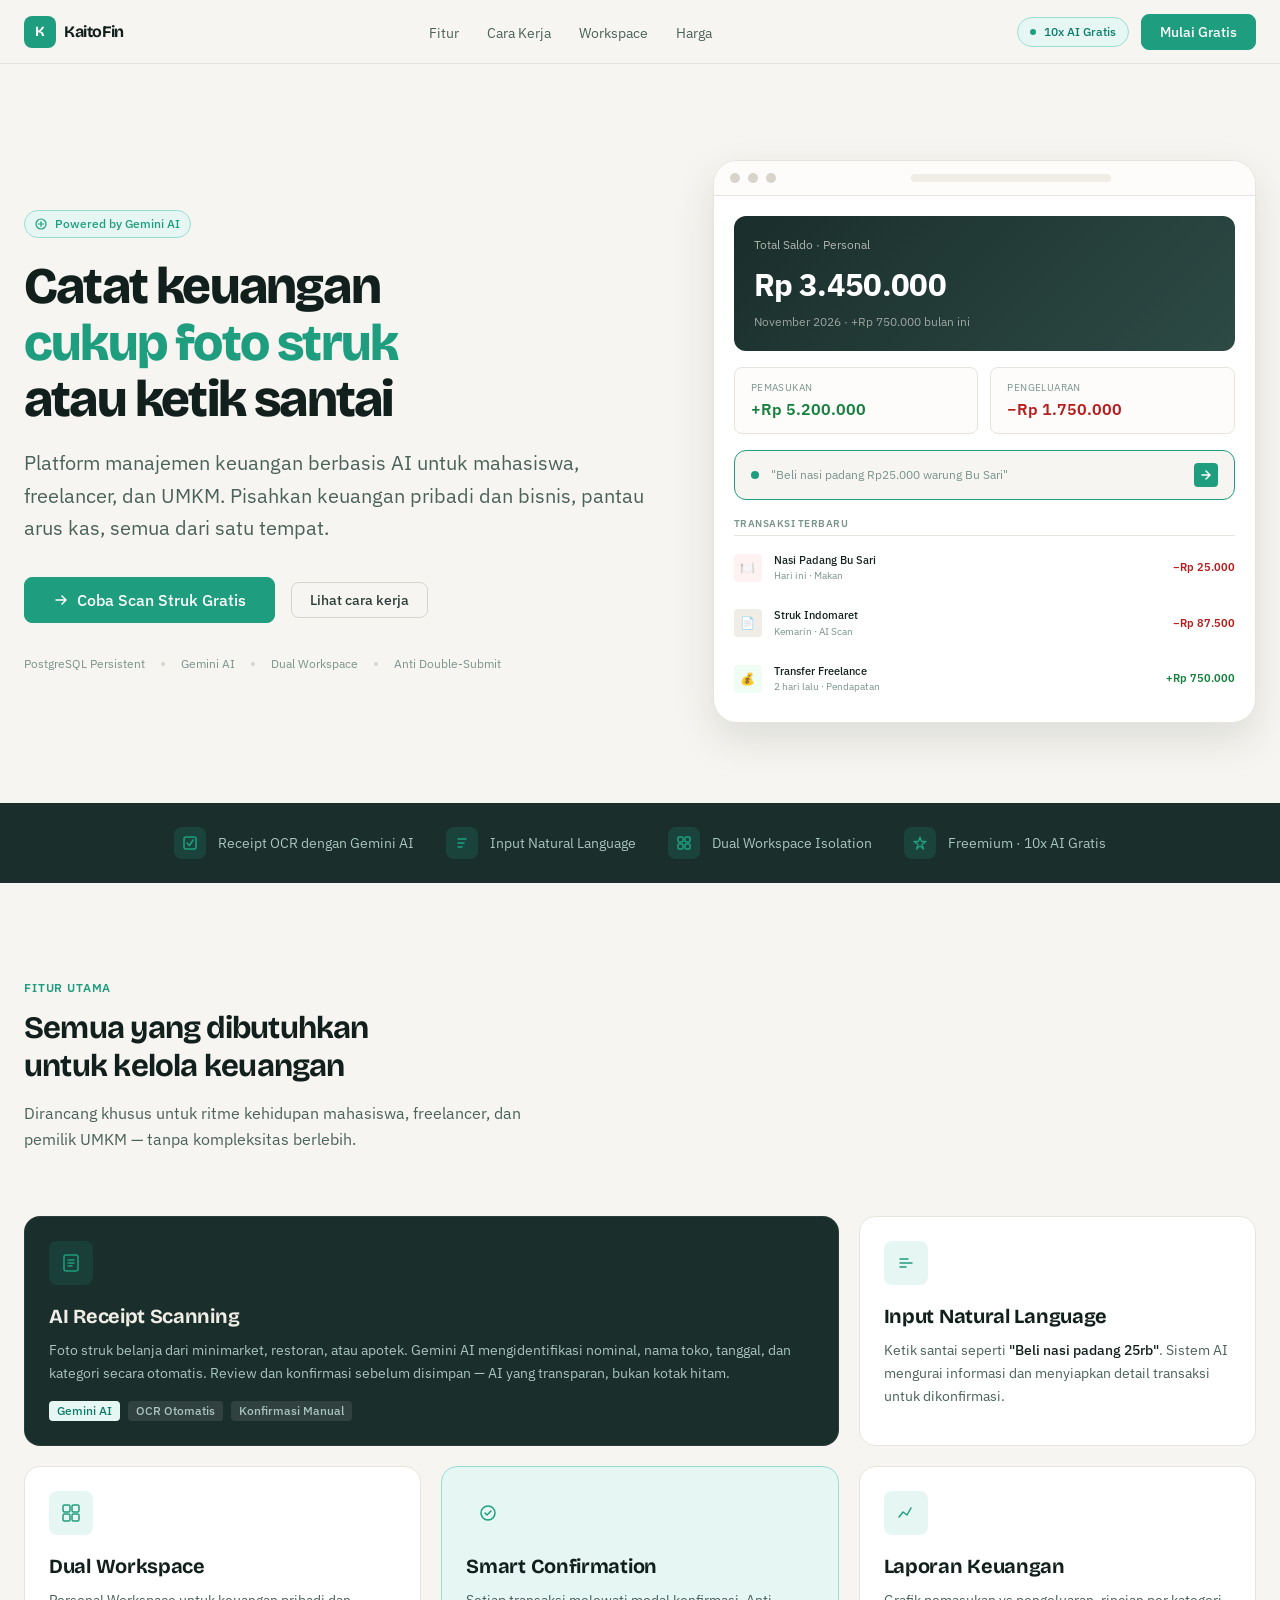
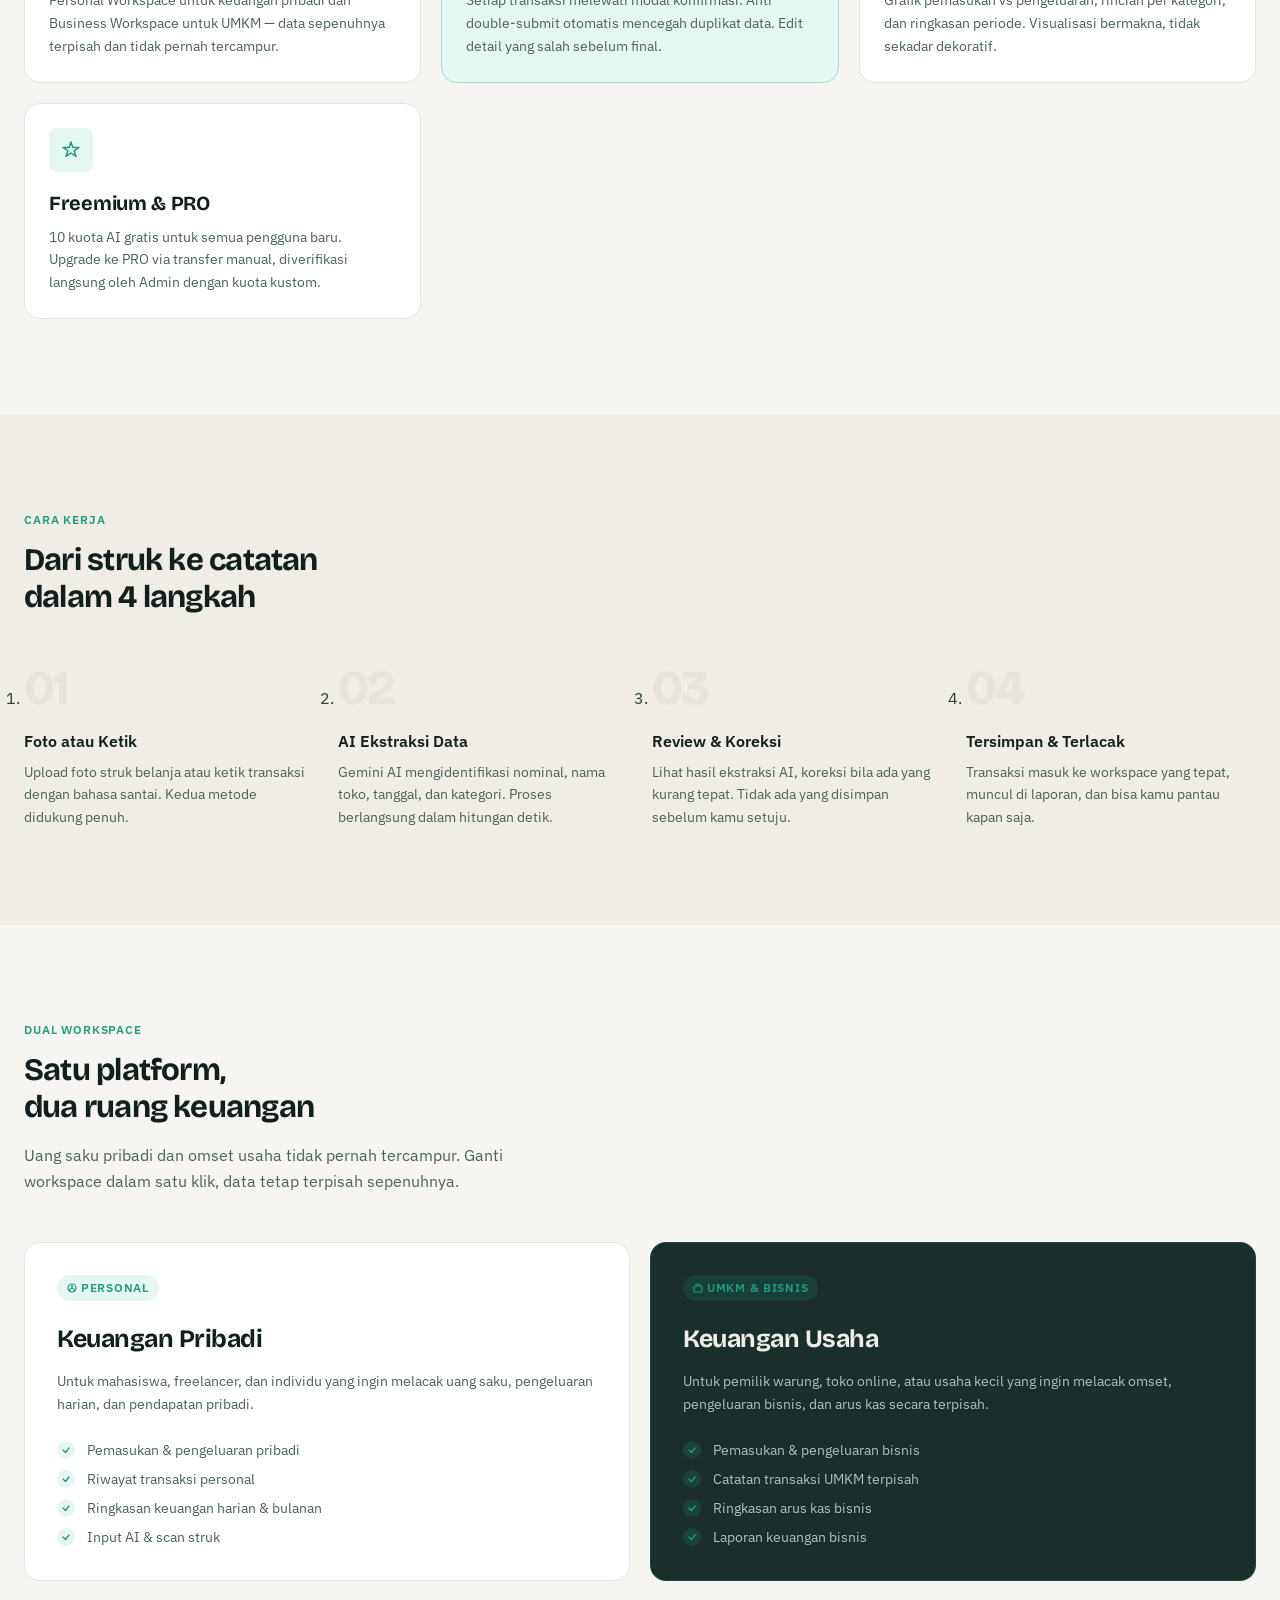
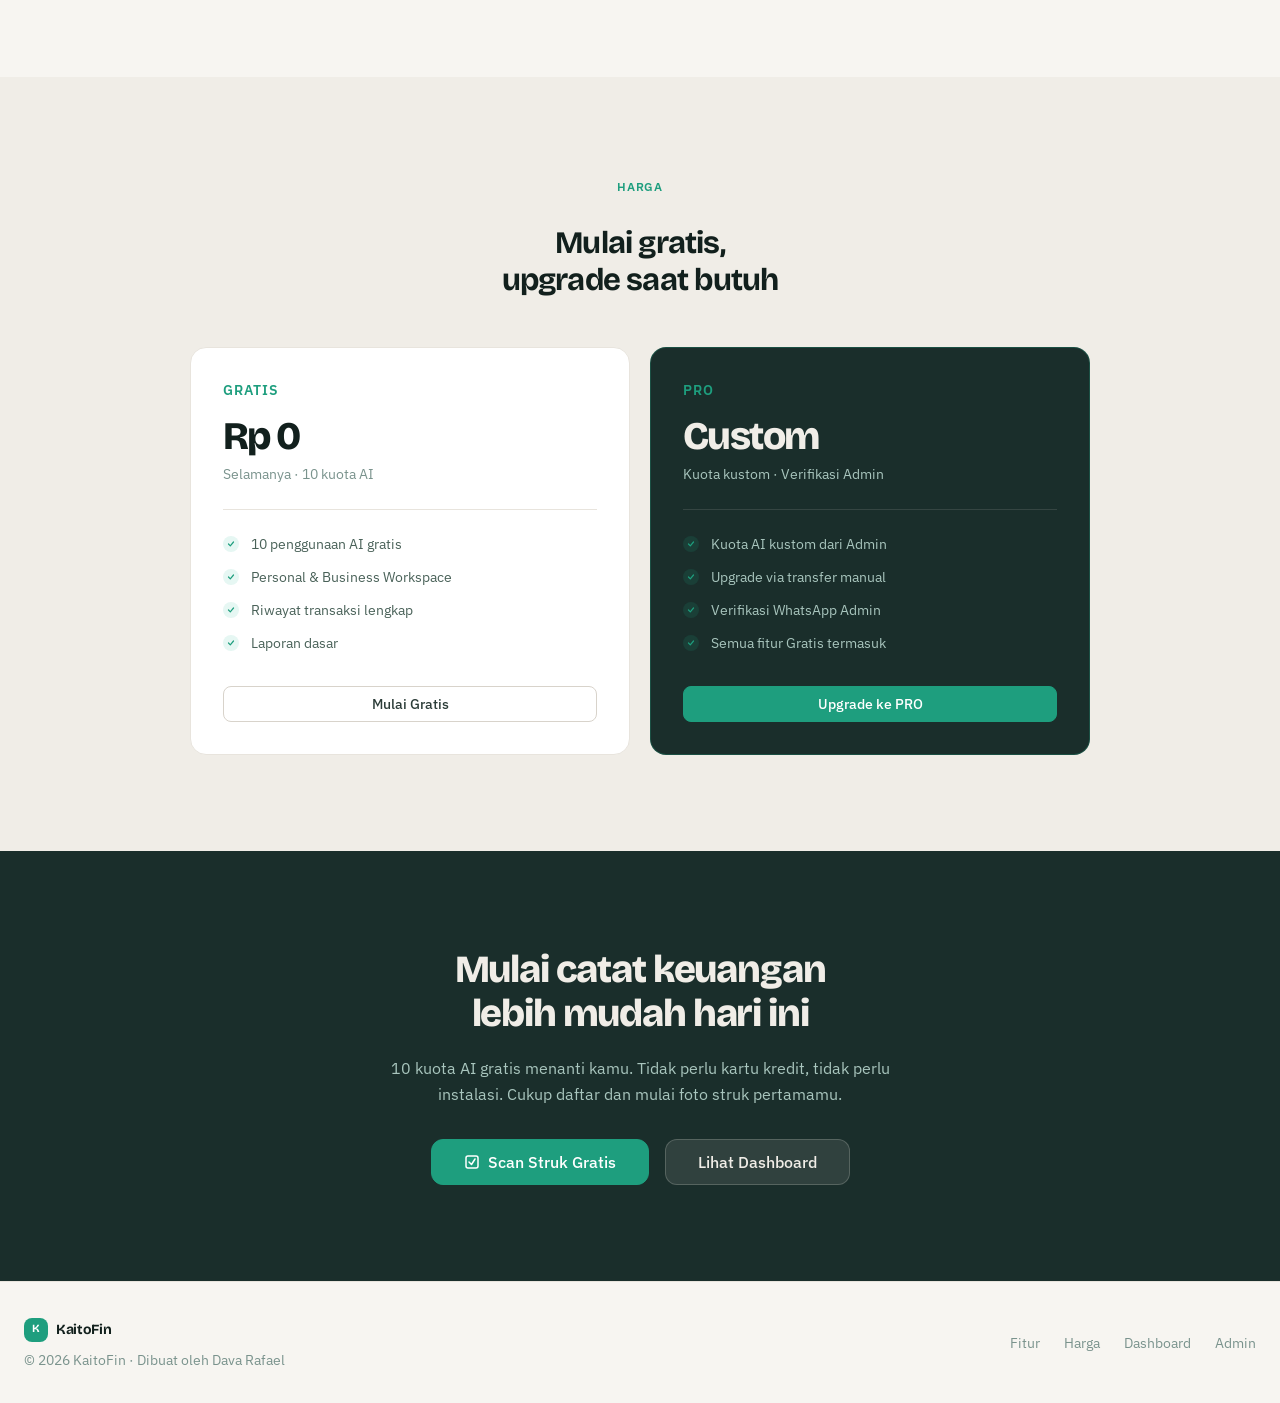
==== index.html @ 20bcd5bd "dasaran design sampe landing page" ====
<!DOCTYPE html>
<html lang="id">
<head>
  <meta charset="UTF-8" />
  <meta name="viewport" content="width=device-width, initial-scale=1.0, viewport-fit=cover" />
  <title>KaitoFin — Catat Keuangan dengan AI, Mudah &amp; Cepat</title>
  <meta name="description" content="KaitoFin — Platform manajemen keuangan berbasis AI untuk mahasiswa, freelancer, dan UMKM. Foto struk belanja, ketik santai, AI langsung catat." />
  <link rel="preconnect" href="https://fonts.googleapis.com" />
  <link rel="preconnect" href="https://fonts.gstatic.com" crossorigin />
  <link href="https://fonts.googleapis.com/css2?family=IBM+Plex+Sans:wght@300;400;500;600;700&family=IBM+Plex+Mono:wght@400;500&family=Bricolage+Grotesque:opsz,wght@12..96,400;12..96,600;12..96,700;12..96,800&display=swap" rel="stylesheet" />
  <link rel="stylesheet" href="src/styles/tokens.css" />
  <link rel="stylesheet" href="src/styles/components.css" />
  <link rel="stylesheet" href="src/styles/landing.css" />
</head>
<body>

  <!-- NAVBAR -->
  <nav class="landing-nav" role="navigation" aria-label="Navigasi utama">
    <div class="landing-nav-inner">
      <a href="/" class="brand-mark" aria-label="KaitoFin — Beranda">
        <div class="brand-logo" aria-hidden="true"><span class="brand-logo-inner">K</span></div>
        <span class="brand-name">KaitoFin</span>
      </a>
      <ul class="nav-links" role="list">
        <li><a href="#fitur" class="nav-link">Fitur</a></li>
        <li><a href="#cara-kerja" class="nav-link">Cara Kerja</a></li>
        <li><a href="#workspace" class="nav-link">Workspace</a></li>
        <li><a href="#harga" class="nav-link">Harga</a></li>
      </ul>
      <div class="nav-cta-group">
        <div class="quota-badge" aria-label="10 kuota AI gratis untuk pengguna baru">
          <span class="quota-dot" aria-hidden="true"></span>
          10x AI Gratis
        </div>
        <a href="src/pages/dashboard.html" class="btn btn-primary">Mulai Gratis</a>
      </div>
    </div>
  </nav>

  <!-- HERO -->
  <section class="hero" aria-labelledby="hero-heading">
    <div class="hero-inner">
      <div class="hero-content">
        <div class="hero-eyebrow" aria-label="Powered by Gemini AI">
          <svg width="12" height="12" viewBox="0 0 12 12" fill="none" aria-hidden="true">
            <circle cx="6" cy="6" r="5" stroke="currentColor" stroke-width="1.2"/>
            <path d="M6 3.5v5M3.5 6h5" stroke="currentColor" stroke-width="1.2" stroke-linecap="round"/>
          </svg>
          Powered by Gemini AI
        </div>
        <h1 id="hero-heading" class="hero-title">
          Catat keuangan<br/>
          <span class="hero-title-accent">cukup foto struk</span><br/>
          atau ketik santai
        </h1>
        <p class="hero-body">
          Platform manajemen keuangan berbasis AI untuk mahasiswa, freelancer, dan UMKM. Pisahkan keuangan pribadi dan bisnis, pantau arus kas, semua dari satu tempat.
        </p>
        <div class="hero-actions">
          <a href="src/pages/scan.html" class="btn btn-primary btn-lg">
            <svg width="16" height="16" viewBox="0 0 16 16" fill="none" aria-hidden="true">
              <path d="M3 8h10M9 4l4 4-4 4" stroke="currentColor" stroke-width="1.5" stroke-linecap="round" stroke-linejoin="round"/>
            </svg>
            Coba Scan Struk Gratis
          </a>
          <a href="#cara-kerja" class="btn btn-secondary">Lihat cara kerja</a>
        </div>
        <div class="hero-trust">
          <span>PostgreSQL Persistent</span>
          <span class="hero-trust-dot" aria-hidden="true"></span>
          <span>Gemini AI</span>
          <span class="hero-trust-dot" aria-hidden="true"></span>
          <span>Dual Workspace</span>
          <span class="hero-trust-dot" aria-hidden="true"></span>
          <span>Anti Double-Submit</span>
        </div>
      </div>

      <div class="hero-visual" role="img" aria-label="Preview tampilan dashboard KaitoFin">
        <div class="hero-dashboard-frame">
          <div class="hero-dashboard-topbar" aria-hidden="true">
            <div class="topbar-dot"></div>
            <div class="topbar-dot"></div>
            <div class="topbar-dot"></div>
            <div class="topbar-bar"></div>
          </div>
          <div class="hero-dashboard-body" aria-hidden="true">
            <div class="mini-balance">
              <div class="mini-balance-label">Total Saldo · Personal</div>
              <div class="mini-balance-amount">Rp 3.450.000</div>
              <div class="mini-balance-sub">November 2026 · +Rp 750.000 bulan ini</div>
            </div>
            <div class="mini-stats">
              <div class="mini-stat-card">
                <div class="mini-stat-label">Pemasukan</div>
                <div class="mini-stat-val mini-stat-val-income">+Rp 5.200.000</div>
              </div>
              <div class="mini-stat-card">
                <div class="mini-stat-label">Pengeluaran</div>
                <div class="mini-stat-val mini-stat-val-expense">−Rp 1.750.000</div>
              </div>
            </div>
            <div class="mini-ai-input">
              <div class="mini-ai-dot"></div>
              <div class="mini-ai-text">"Beli nasi padang Rp25.000 warung Bu Sari"</div>
              <div class="mini-ai-send">
                <svg width="12" height="12" viewBox="0 0 12 12" fill="none" aria-hidden="true">
                  <path d="M2 6h8M6 2l4 4-4 4" stroke="white" stroke-width="1.5" stroke-linecap="round" stroke-linejoin="round"/>
                </svg>
              </div>
            </div>
            <div class="mini-transactions">
              <div class="mini-txn-header">Transaksi Terbaru</div>
              <div class="mini-txn">
                <div class="mini-txn-icon" style="background:var(--expense-bg)">🍽️</div>
                <div class="mini-txn-info">
                  <div class="mini-txn-name">Nasi Padang Bu Sari</div>
                  <div class="mini-txn-date">Hari ini · Makan</div>
                </div>
                <div class="mini-txn-amount mini-txn-expense">−Rp 25.000</div>
              </div>
              <div class="mini-txn">
                <div class="mini-txn-icon" style="background:var(--neutral-bg)">📄</div>
                <div class="mini-txn-info">
                  <div class="mini-txn-name">Struk Indomaret</div>
                  <div class="mini-txn-date">Kemarin · AI Scan</div>
                </div>
                <div class="mini-txn-amount mini-txn-expense">−Rp 87.500</div>
              </div>
              <div class="mini-txn">
                <div class="mini-txn-icon" style="background:var(--income-bg)">💰</div>
                <div class="mini-txn-info">
                  <div class="mini-txn-name">Transfer Freelance</div>
                  <div class="mini-txn-date">2 hari lalu · Pendapatan</div>
                </div>
                <div class="mini-txn-amount mini-txn-income">+Rp 750.000</div>
              </div>
            </div>
          </div>
        </div>
      </div>
    </div>
  </section>

  <!-- FEATURE STRIP -->
  <div class="feature-strip" aria-label="Fitur utama KaitoFin">
    <div class="feature-strip-inner">
      <div class="feature-strip-item">
        <div class="feature-strip-icon" aria-hidden="true">
          <svg width="16" height="16" viewBox="0 0 16 16" fill="none"><rect x="2" y="2" width="12" height="12" rx="2" stroke="currentColor" stroke-width="1.5"/><path d="M5 8l2.5 2.5L11 5" stroke="currentColor" stroke-width="1.5" stroke-linecap="round" stroke-linejoin="round"/></svg>
        </div>
        <span>Receipt OCR dengan Gemini AI</span>
      </div>
      <div class="feature-strip-item">
        <div class="feature-strip-icon" aria-hidden="true">
          <svg width="16" height="16" viewBox="0 0 16 16" fill="none"><path d="M4 4h8M4 8h6M4 12h4" stroke="currentColor" stroke-width="1.5" stroke-linecap="round"/></svg>
        </div>
        <span>Input Natural Language</span>
      </div>
      <div class="feature-strip-item">
        <div class="feature-strip-icon" aria-hidden="true">
          <svg width="16" height="16" viewBox="0 0 16 16" fill="none"><rect x="2" y="2" width="5" height="5" rx="1" stroke="currentColor" stroke-width="1.5"/><rect x="9" y="2" width="5" height="5" rx="1" stroke="currentColor" stroke-width="1.5"/><rect x="2" y="9" width="5" height="5" rx="1" stroke="currentColor" stroke-width="1.5"/><rect x="9" y="9" width="5" height="5" rx="1" stroke="currentColor" stroke-width="1.5"/></svg>
        </div>
        <span>Dual Workspace Isolation</span>
      </div>
      <div class="feature-strip-item">
        <div class="feature-strip-icon" aria-hidden="true">
          <svg width="16" height="16" viewBox="0 0 16 16" fill="none"><path d="M8 2l1.5 4.5H14l-4 2.9 1.5 4.6L8 11l-3.5 3 1.5-4.6L2 6.5h4.5L8 2z" stroke="currentColor" stroke-width="1.3" stroke-linejoin="round"/></svg>
        </div>
        <span>Freemium · 10x AI Gratis</span>
      </div>
    </div>
  </div>

  <!-- FEATURES SECTION -->
  <section class="features" id="fitur" aria-labelledby="features-heading">
    <div class="features-inner">
      <div class="section-header">
        <div class="section-eyebrow" aria-hidden="true">Fitur Utama</div>
        <h2 id="features-heading" class="section-heading">Semua yang dibutuhkan<br/>untuk kelola keuangan</h2>
        <p class="section-subheading" style="margin-top:var(--space-4)">Dirancang khusus untuk ritme kehidupan mahasiswa, freelancer, dan pemilik UMKM — tanpa kompleksitas berlebih.</p>
      </div>
      <div class="feature-grid">
        <div class="feature-card feature-card-wide feature-card-dark" role="article">
          <div class="feature-icon-wrap feature-icon-wrap-dark">
            <svg width="20" height="20" viewBox="0 0 20 20" fill="none" aria-hidden="true"><rect x="3" y="2" width="14" height="16" rx="2" stroke="currentColor" stroke-width="1.5"/><path d="M7 7h6M7 10h6M7 13h4" stroke="currentColor" stroke-width="1.5" stroke-linecap="round"/></svg>
          </div>
          <div class="feature-title feature-title-dark">AI Receipt Scanning</div>
          <p class="feature-desc feature-desc-dark">Foto struk belanja dari minimarket, restoran, atau apotek. Gemini AI mengidentifikasi nominal, nama toko, tanggal, dan kategori secara otomatis. Review dan konfirmasi sebelum disimpan — AI yang transparan, bukan kotak hitam.</p>
          <div style="display:flex;gap:var(--space-2);margin-top:var(--space-4);flex-wrap:wrap">
            <span class="badge badge-ai">Gemini AI</span>
            <span class="badge badge-neutral" style="background:rgba(240,237,231,0.1);color:var(--text-on-dark-2)">OCR Otomatis</span>
            <span class="badge badge-neutral" style="background:rgba(240,237,231,0.1);color:var(--text-on-dark-2)">Konfirmasi Manual</span>
          </div>
        </div>
        <div class="feature-card" role="article">
          <div class="feature-icon-wrap">
            <svg width="20" height="20" viewBox="0 0 20 20" fill="none" aria-hidden="true"><path d="M4 10h12M4 6h8M4 14h6" stroke="currentColor" stroke-width="1.5" stroke-linecap="round"/></svg>
          </div>
          <div class="feature-title">Input Natural Language</div>
          <p class="feature-desc">Ketik santai seperti <em style="color:var(--text-primary);font-style:normal;font-weight:500">"Beli nasi padang 25rb"</em>. Sistem AI mengurai informasi dan menyiapkan detail transaksi untuk dikonfirmasi.</p>
        </div>
        <div class="feature-card" role="article">
          <div class="feature-icon-wrap">
            <svg width="20" height="20" viewBox="0 0 20 20" fill="none" aria-hidden="true"><rect x="2" y="2" width="7" height="7" rx="1.5" stroke="currentColor" stroke-width="1.5"/><rect x="11" y="2" width="7" height="7" rx="1.5" stroke="currentColor" stroke-width="1.5"/><rect x="2" y="11" width="7" height="7" rx="1.5" stroke="currentColor" stroke-width="1.5"/><rect x="11" y="11" width="7" height="7" rx="1.5" stroke="currentColor" stroke-width="1.5"/></svg>
          </div>
          <div class="feature-title">Dual Workspace</div>
          <p class="feature-desc">Personal Workspace untuk keuangan pribadi dan Business Workspace untuk UMKM — data sepenuhnya terpisah dan tidak pernah tercampur.</p>
        </div>
        <div class="feature-card feature-card-highlight" role="article">
          <div class="feature-icon-wrap">
            <svg width="20" height="20" viewBox="0 0 20 20" fill="none" aria-hidden="true"><path d="M10 3a7 7 0 1 1 0 14A7 7 0 0 1 10 3z" stroke="currentColor" stroke-width="1.5"/><path d="M7 10l2 2 4-4" stroke="currentColor" stroke-width="1.5" stroke-linecap="round" stroke-linejoin="round"/></svg>
          </div>
          <div class="feature-title">Smart Confirmation</div>
          <p class="feature-desc">Setiap transaksi melewati modal konfirmasi. Anti double-submit otomatis mencegah duplikat data. Edit detail yang salah sebelum final.</p>
        </div>
        <div class="feature-card" role="article">
          <div class="feature-icon-wrap">
            <svg width="20" height="20" viewBox="0 0 20 20" fill="none" aria-hidden="true"><path d="M3 14l4-5 4 3 4-7" stroke="currentColor" stroke-width="1.5" stroke-linecap="round" stroke-linejoin="round"/></svg>
          </div>
          <div class="feature-title">Laporan Keuangan</div>
          <p class="feature-desc">Grafik pemasukan vs pengeluaran, rincian per kategori, dan ringkasan periode. Visualisasi bermakna, tidak sekadar dekoratif.</p>
        </div>
        <div class="feature-card" role="article">
          <div class="feature-icon-wrap">
            <svg width="20" height="20" viewBox="0 0 20 20" fill="none" aria-hidden="true"><path d="M10 2l1.8 5.4H18l-4.9 3.5 1.9 5.6L10 13l-5 3.5 1.9-5.6L2 7.4h6.2L10 2z" stroke="currentColor" stroke-width="1.5" stroke-linejoin="round"/></svg>
          </div>
          <div class="feature-title">Freemium &amp; PRO</div>
          <p class="feature-desc">10 kuota AI gratis untuk semua pengguna baru. Upgrade ke PRO via transfer manual, diverifikasi langsung oleh Admin dengan kuota kustom.</p>
        </div>
      </div>
    </div>
  </section>

  <!-- HOW IT WORKS -->
  <section class="how-it-works" id="cara-kerja" aria-labelledby="hiw-heading">
    <div class="hiw-inner">
      <div class="section-eyebrow" aria-hidden="true">Cara Kerja</div>
      <h2 id="hiw-heading" class="section-heading">Dari struk ke catatan<br/>dalam 4 langkah</h2>
      <ol class="hiw-steps" role="list">
        <li class="hiw-step">
          <div class="hiw-step-num" aria-hidden="true">01</div>
          <h3 class="hiw-step-title">Foto atau Ketik</h3>
          <p class="hiw-step-desc">Upload foto struk belanja atau ketik transaksi dengan bahasa santai. Kedua metode didukung penuh.</p>
        </li>
        <li class="hiw-step">
          <div class="hiw-step-num" aria-hidden="true">02</div>
          <h3 class="hiw-step-title">AI Ekstraksi Data</h3>
          <p class="hiw-step-desc">Gemini AI mengidentifikasi nominal, nama toko, tanggal, dan kategori. Proses berlangsung dalam hitungan detik.</p>
        </li>
        <li class="hiw-step">
          <div class="hiw-step-num" aria-hidden="true">03</div>
          <h3 class="hiw-step-title">Review &amp; Koreksi</h3>
          <p class="hiw-step-desc">Lihat hasil ekstraksi AI, koreksi bila ada yang kurang tepat. Tidak ada yang disimpan sebelum kamu setuju.</p>
        </li>
        <li class="hiw-step">
          <div class="hiw-step-num" aria-hidden="true">04</div>
          <h3 class="hiw-step-title">Tersimpan &amp; Terlacak</h3>
          <p class="hiw-step-desc">Transaksi masuk ke workspace yang tepat, muncul di laporan, dan bisa kamu pantau kapan saja.</p>
        </li>
      </ol>
    </div>
  </section>

  <!-- WORKSPACE SECTION -->
  <section class="workspace-section" id="workspace" aria-labelledby="workspace-heading">
    <div class="workspace-inner">
      <div class="section-eyebrow" aria-hidden="true">Dual Workspace</div>
      <h2 id="workspace-heading" class="section-heading">Satu platform,<br/>dua ruang keuangan</h2>
      <p class="section-subheading" style="margin-top:var(--space-4)">Uang saku pribadi dan omset usaha tidak pernah tercampur. Ganti workspace dalam satu klik, data tetap terpisah sepenuhnya.</p>
      <div class="workspace-grid">
        <div class="workspace-card workspace-card-personal" role="article">
          <div class="workspace-badge workspace-badge-personal">
            <svg width="10" height="10" viewBox="0 0 10 10" fill="none" aria-hidden="true"><circle cx="5" cy="5" r="4" stroke="currentColor" stroke-width="1.2"/><circle cx="5" cy="3.5" r="1.2" fill="currentColor"/><path d="M2.5 8c0-1.4 1.1-2.5 2.5-2.5s2.5 1.1 2.5 2.5" stroke="currentColor" stroke-width="1.2" stroke-linecap="round"/></svg>
            Personal
          </div>
          <h3 class="workspace-title">Keuangan Pribadi</h3>
          <p class="workspace-desc">Untuk mahasiswa, freelancer, dan individu yang ingin melacak uang saku, pengeluaran harian, dan pendapatan pribadi.</p>
          <ul class="workspace-features" role="list">
            <li class="workspace-feature-item">
              <span class="workspace-check" aria-hidden="true"><svg width="10" height="10" viewBox="0 0 10 10" fill="none"><path d="M2 5l2.5 2.5L8 3" stroke="currentColor" stroke-width="1.3" stroke-linecap="round" stroke-linejoin="round"/></svg></span>
              Pemasukan &amp; pengeluaran pribadi
            </li>
            <li class="workspace-feature-item">
              <span class="workspace-check" aria-hidden="true"><svg width="10" height="10" viewBox="0 0 10 10" fill="none"><path d="M2 5l2.5 2.5L8 3" stroke="currentColor" stroke-width="1.3" stroke-linecap="round" stroke-linejoin="round"/></svg></span>
              Riwayat transaksi personal
            </li>
            <li class="workspace-feature-item">
              <span class="workspace-check" aria-hidden="true"><svg width="10" height="10" viewBox="0 0 10 10" fill="none"><path d="M2 5l2.5 2.5L8 3" stroke="currentColor" stroke-width="1.3" stroke-linecap="round" stroke-linejoin="round"/></svg></span>
              Ringkasan keuangan harian &amp; bulanan
            </li>
            <li class="workspace-feature-item">
              <span class="workspace-check" aria-hidden="true"><svg width="10" height="10" viewBox="0 0 10 10" fill="none"><path d="M2 5l2.5 2.5L8 3" stroke="currentColor" stroke-width="1.3" stroke-linecap="round" stroke-linejoin="round"/></svg></span>
              Input AI &amp; scan struk
            </li>
          </ul>
        </div>
        <div class="workspace-card workspace-card-business" role="article">
          <div class="workspace-badge workspace-badge-business">
            <svg width="10" height="10" viewBox="0 0 10 10" fill="none" aria-hidden="true"><rect x="1" y="3" width="8" height="6" rx="1" stroke="currentColor" stroke-width="1.2"/><path d="M3 3V2.5C3 1.7 3.7 1 4.5 1h1C6.3 1 7 1.7 7 2.5V3" stroke="currentColor" stroke-width="1.2"/></svg>
            UMKM &amp; Bisnis
          </div>
          <h3 class="workspace-title workspace-title-dark">Keuangan Usaha</h3>
          <p class="workspace-desc workspace-desc-dark">Untuk pemilik warung, toko online, atau usaha kecil yang ingin melacak omset, pengeluaran bisnis, dan arus kas secara terpisah.</p>
          <ul class="workspace-features" role="list">
            <li class="workspace-feature-item workspace-feature-item-dark">
              <span class="workspace-check workspace-check-dark" aria-hidden="true"><svg width="10" height="10" viewBox="0 0 10 10" fill="none"><path d="M2 5l2.5 2.5L8 3" stroke="currentColor" stroke-width="1.3" stroke-linecap="round" stroke-linejoin="round"/></svg></span>
              Pemasukan &amp; pengeluaran bisnis
            </li>
            <li class="workspace-feature-item workspace-feature-item-dark">
              <span class="workspace-check workspace-check-dark" aria-hidden="true"><svg width="10" height="10" viewBox="0 0 10 10" fill="none"><path d="M2 5l2.5 2.5L8 3" stroke="currentColor" stroke-width="1.3" stroke-linecap="round" stroke-linejoin="round"/></svg></span>
              Catatan transaksi UMKM terpisah
            </li>
            <li class="workspace-feature-item workspace-feature-item-dark">
              <span class="workspace-check workspace-check-dark" aria-hidden="true"><svg width="10" height="10" viewBox="0 0 10 10" fill="none"><path d="M2 5l2.5 2.5L8 3" stroke="currentColor" stroke-width="1.3" stroke-linecap="round" stroke-linejoin="round"/></svg></span>
              Ringkasan arus kas bisnis
            </li>
            <li class="workspace-feature-item workspace-feature-item-dark">
              <span class="workspace-check workspace-check-dark" aria-hidden="true"><svg width="10" height="10" viewBox="0 0 10 10" fill="none"><path d="M2 5l2.5 2.5L8 3" stroke="currentColor" stroke-width="1.3" stroke-linecap="round" stroke-linejoin="round"/></svg></span>
              Laporan keuangan bisnis
            </li>
          </ul>
        </div>
      </div>
    </div>
  </section>

  <!-- PRICING SECTION -->
  <section class="pricing-section" id="harga" aria-labelledby="pricing-heading">
    <div class="pricing-inner">
      <div style="text-align:center;margin-bottom:var(--space-4)">
        <div class="section-eyebrow" aria-hidden="true" style="display:inline-block">Harga</div>
      </div>
      <h2 id="pricing-heading" class="section-heading" style="text-align:center">Mulai gratis,<br/>upgrade saat butuh</h2>
      <div class="pricing-grid">
        <div class="pricing-card" role="article">
          <div class="pricing-plan-name">Gratis</div>
          <div class="pricing-amount">Rp 0</div>
          <div class="pricing-period">Selamanya · 10 kuota AI</div>
          <hr class="pricing-divider" />
          <ul class="pricing-features" role="list">
            <li class="pricing-feature">
              <span class="pricing-feature-icon" aria-hidden="true"><svg width="8" height="8" viewBox="0 0 8 8" fill="none"><path d="M1.5 4l1.8 1.8L6.5 2" stroke="currentColor" stroke-width="1.2" stroke-linecap="round" stroke-linejoin="round"/></svg></span>
              10 penggunaan AI gratis
            </li>
            <li class="pricing-feature">
              <span class="pricing-feature-icon" aria-hidden="true"><svg width="8" height="8" viewBox="0 0 8 8" fill="none"><path d="M1.5 4l1.8 1.8L6.5 2" stroke="currentColor" stroke-width="1.2" stroke-linecap="round" stroke-linejoin="round"/></svg></span>
              Personal &amp; Business Workspace
            </li>
            <li class="pricing-feature">
              <span class="pricing-feature-icon" aria-hidden="true"><svg width="8" height="8" viewBox="0 0 8 8" fill="none"><path d="M1.5 4l1.8 1.8L6.5 2" stroke="currentColor" stroke-width="1.2" stroke-linecap="round" stroke-linejoin="round"/></svg></span>
              Riwayat transaksi lengkap
            </li>
            <li class="pricing-feature">
              <span class="pricing-feature-icon" aria-hidden="true"><svg width="8" height="8" viewBox="0 0 8 8" fill="none"><path d="M1.5 4l1.8 1.8L6.5 2" stroke="currentColor" stroke-width="1.2" stroke-linecap="round" stroke-linejoin="round"/></svg></span>
              Laporan dasar
            </li>
          </ul>
          <a href="src/pages/dashboard.html" class="btn btn-secondary" style="width:100%;justify-content:center">Mulai Gratis</a>
        </div>
        <div class="pricing-card pricing-card-featured" role="article">
          <div class="pricing-plan-name">PRO</div>
          <div class="pricing-amount pricing-amount-dark">Custom</div>
          <div class="pricing-period pricing-period-dark">Kuota kustom · Verifikasi Admin</div>
          <hr class="pricing-divider" style="border-color:rgba(240,237,231,0.12)" />
          <ul class="pricing-features" role="list">
            <li class="pricing-feature pricing-feature-dark">
              <span class="pricing-feature-icon pricing-feature-icon-dark" aria-hidden="true"><svg width="8" height="8" viewBox="0 0 8 8" fill="none"><path d="M1.5 4l1.8 1.8L6.5 2" stroke="currentColor" stroke-width="1.2" stroke-linecap="round" stroke-linejoin="round"/></svg></span>
              Kuota AI kustom dari Admin
            </li>
            <li class="pricing-feature pricing-feature-dark">
              <span class="pricing-feature-icon pricing-feature-icon-dark" aria-hidden="true"><svg width="8" height="8" viewBox="0 0 8 8" fill="none"><path d="M1.5 4l1.8 1.8L6.5 2" stroke="currentColor" stroke-width="1.2" stroke-linecap="round" stroke-linejoin="round"/></svg></span>
              Upgrade via transfer manual
            </li>
            <li class="pricing-feature pricing-feature-dark">
              <span class="pricing-feature-icon pricing-feature-icon-dark" aria-hidden="true"><svg width="8" height="8" viewBox="0 0 8 8" fill="none"><path d="M1.5 4l1.8 1.8L6.5 2" stroke="currentColor" stroke-width="1.2" stroke-linecap="round" stroke-linejoin="round"/></svg></span>
              Verifikasi WhatsApp Admin
            </li>
            <li class="pricing-feature pricing-feature-dark">
              <span class="pricing-feature-icon pricing-feature-icon-dark" aria-hidden="true"><svg width="8" height="8" viewBox="0 0 8 8" fill="none"><path d="M1.5 4l1.8 1.8L6.5 2" stroke="currentColor" stroke-width="1.2" stroke-linecap="round" stroke-linejoin="round"/></svg></span>
              Semua fitur Gratis termasuk
            </li>
          </ul>
          <a href="src/pages/upgrade.html" class="btn btn-primary" style="width:100%;justify-content:center">Upgrade ke PRO</a>
        </div>
      </div>
    </div>
  </section>

  <!-- CTA SECTION -->
  <section class="cta-section" aria-labelledby="cta-heading">
    <div class="cta-inner">
      <h2 id="cta-heading" class="cta-title">Mulai catat keuangan<br/>lebih mudah hari ini</h2>
      <p class="cta-body">10 kuota AI gratis menanti kamu. Tidak perlu kartu kredit, tidak perlu instalasi. Cukup daftar dan mulai foto struk pertamamu.</p>
      <div class="cta-actions">
        <a href="src/pages/scan.html" class="btn btn-cta-primary">
          <svg width="16" height="16" viewBox="0 0 16 16" fill="none" aria-hidden="true"><rect x="2" y="2" width="12" height="12" rx="2" stroke="currentColor" stroke-width="1.5"/><path d="M5 8l2.5 2.5L11 5" stroke="currentColor" stroke-width="1.5" stroke-linecap="round" stroke-linejoin="round"/></svg>
          Scan Struk Gratis
        </a>
        <a href="src/pages/dashboard.html" class="btn btn-cta-secondary">Lihat Dashboard</a>
      </div>
    </div>
  </section>

  <!-- FOOTER -->
  <footer class="footer" role="contentinfo">
    <div class="footer-inner">
      <div>
        <a href="/" class="brand-mark" aria-label="KaitoFin — Beranda" style="text-decoration:none;display:inline-flex;align-items:center;gap:var(--space-2)">
          <div class="brand-logo" aria-hidden="true" style="width:24px;height:24px"><span class="brand-logo-inner" style="font-size:11px">K</span></div>
          <span class="brand-name" style="font-size:var(--text-sm)">KaitoFin</span>
        </a>
        <p class="footer-copyright" style="margin-top:var(--space-2)">© 2026 KaitoFin · Dibuat oleh Dava Rafael</p>
      </div>
      <nav aria-label="Footer navigation">
        <ul class="footer-links" role="list">
          <li><a href="#fitur" class="footer-link">Fitur</a></li>
          <li><a href="#harga" class="footer-link">Harga</a></li>
          <li><a href="src/pages/dashboard.html" class="footer-link">Dashboard</a></li>
          <li><a href="src/pages/admin.html" class="footer-link">Admin</a></li>
        </ul>
      </nav>
    </div>
  </footer>

</body>
</html>
---- src/styles/tokens.css ----
/* ============================================================
   KaitoFin — Design System Tokens
   Visual Identity: Premium Editorial Fintech
   "Calm authority meets warm precision"
   ============================================================ */

:root {
  /* -----------------------------------------------------------
   * BRAND IDENTITY
   * Deep forest charcoal + warm parchment + restrained teal
   * ----------------------------------------------------------- */

  /* Core brand hues — NOT purple, NOT indigo */
  --brand-primary:     #1A2E2B; /* deep forest charcoal */
  --brand-secondary:   #2D4A45; /* muted teal-forest     */
  --brand-accent:      #1E9E7E; /* restrained teal CTA   */
  --brand-accent-dark: #17826A; /* teal hover            */
  --brand-accent-light:#E6F7F3; /* teal subtle           */
  --brand-accent-muted:#B3E8DC; /* teal muted            */

  /* -----------------------------------------------------------
   * SURFACE LAYERS — elevation via lightness, NOT shadows
   * ----------------------------------------------------------- */
  --surface-page:     #F7F5F1; /* warm parchment        */
  --surface-card:     #FFFFFF; /* pure white cards       */
  --surface-elevated: #FDFCFA; /* slightly elevated      */
  --surface-inset:    #F0EDE7; /* inset sections         */
  --surface-dark:     #1A2E2B; /* inverse sections       */
  --surface-dark-card:#243B36; /* dark mode cards        */

  /* -----------------------------------------------------------
   * TYPOGRAPHY COLORS
   * ----------------------------------------------------------- */
  --text-primary:   #12201D; /* deep forest text        */
  --text-body:      #2C3D39; /* body reading text       */
  --text-secondary: #4A6259; /* secondary / metadata    */
  --text-muted:     #7A938D; /* muted / placeholder     */
  --text-disabled:  #B0C4BE; /* disabled states         */
  --text-on-dark:   #F0EDE7; /* text on dark surface    */
  --text-on-dark-2: #A8C5BD; /* secondary on dark       */
  --text-on-accent: #FFFFFF; /* text on teal CTA        */

  /* -----------------------------------------------------------
   * BORDER SYSTEM
   * ----------------------------------------------------------- */
  --border-default:  #D8D3CB; /* default borders         */
  --border-muted:    #E8E4DD; /* subtle dividers         */
  --border-focus:    #1E9E7E; /* focus ring — teal       */
  --border-strong:   #B0AAA0; /* strong/emphasized       */

  /* -----------------------------------------------------------
   * SEMANTIC COLORS — financial meaning
   * CRITICAL: direction ≠ judgment (up can be bad for expenses)
   * ----------------------------------------------------------- */
  --income-color:    #15803D; /* income / positive       */
  --income-bg:       #F0FDF4; /* income background       */
  --income-border:   #BBF7D0; /* income border           */
  --expense-color:   #B91C1C; /* expense / negative      */
  --expense-bg:      #FEF2F2; /* expense background      */
  --expense-border:  #FECACA; /* expense border          */
  --warning-color:   #B45309; /* warning / caution       */
  --warning-bg:      #FFFBEB; /* warning background      */
  --warning-border:  #FCD34D; /* warning border          */
  --neutral-color:   #4A6259; /* neutral indicator       */
  --neutral-bg:      #F0EDE7; /* neutral background      */

  /* -----------------------------------------------------------
   * AI / PROCESSING STATES
   * ----------------------------------------------------------- */
  --ai-color:        #0D7A6B; /* AI brand moment         */
  --ai-bg:           #E6F7F3; /* AI light background     */
  --ai-border:       #99DDD0; /* AI border               */
  --ai-processing:   #1E9E7E; /* AI loading indicator    */

  /* -----------------------------------------------------------
   * TYPOGRAPHY SCALE — Major Third 1.25
   * ----------------------------------------------------------- */
  --font-display: 'Bricolage Grotesque', system-ui, sans-serif;
  --font-body:    'IBM Plex Sans', system-ui, sans-serif;
  --font-mono:    'IBM Plex Mono', 'JetBrains Mono', ui-monospace, monospace;

  --text-xs:   0.75rem;   /* 12px */
  --text-sm:   0.875rem;  /* 14px */
  --text-base: 1rem;      /* 16px */
  --text-lg:   1.25rem;   /* 20px */
  --text-xl:   1.5625rem; /* 25px */
  --text-2xl:  1.953rem;  /* 31px */
  --text-3xl:  2.441rem;  /* 39px */
  --text-4xl:  3.052rem;  /* 49px */

  /* Financial number typography — always tabular */
  --font-numeric: 'IBM Plex Sans', system-ui, sans-serif;
  --numeric-features: "tnum" 1, "zero" 1;

  /* Leading */
  --leading-tight:   1.2;
  --leading-snug:    1.375;
  --leading-normal:  1.5;
  --leading-relaxed: 1.625;

  /* -----------------------------------------------------------
   * SPACING SCALE — 4px base unit
   * ----------------------------------------------------------- */
  --space-1:  0.25rem;  /* 4px  */
  --space-2:  0.5rem;   /* 8px  */
  --space-3:  0.75rem;  /* 12px */
  --space-4:  1rem;     /* 16px */
  --space-5:  1.25rem;  /* 20px */
  --space-6:  1.5rem;   /* 24px */
  --space-8:  2rem;     /* 32px */
  --space-10: 2.5rem;   /* 40px */
  --space-12: 3rem;     /* 48px */
  --space-16: 4rem;     /* 64px */
  --space-20: 5rem;     /* 80px */
  --space-24: 6rem;     /* 96px */

  /* -----------------------------------------------------------
   * RADIUS SCALE — differentiated, never uniform
   * ----------------------------------------------------------- */
  --radius-sm:   4px;   /* inputs, badges, tags    */
  --radius-md:   8px;   /* buttons, inputs         */
  --radius-lg:   12px;  /* cards, panels           */
  --radius-xl:   16px;  /* modals, large cards     */
  --radius-2xl:  24px;  /* hero elements           */
  --radius-full: 9999px;/* pills, avatars          */

  /* -----------------------------------------------------------
   * SHADOW HIERARCHY — elevation via shadow, NOT everywhere
   * ----------------------------------------------------------- */
  --shadow-sm:  0 1px 2px 0 rgb(26 46 43 / 0.05);
  --shadow-md:  0 4px 12px 0 rgb(26 46 43 / 0.08);
  --shadow-lg:  0 8px 24px 0 rgb(26 46 43 / 0.10);
  --shadow-xl:  0 16px 40px 0 rgb(26 46 43 / 0.12);
  --shadow-card: 0 1px 3px 0 rgb(26 46 43 / 0.06), 0 2px 8px 0 rgb(26 46 43 / 0.04);

  /* -----------------------------------------------------------
   * TRANSITION SYSTEM
   * ----------------------------------------------------------- */
  --dur-fast:    150ms;
  --dur-normal:  250ms;
  --dur-slow:    350ms;
  --ease-out:    cubic-bezier(0, 0, 0.2, 1);
  --ease-in:     cubic-bezier(0.4, 0, 1, 1);
  --ease-spring: cubic-bezier(0.16, 1, 0.3, 1);

  /* -----------------------------------------------------------
   * RESPONSIVE BREAKPOINTS
   * ----------------------------------------------------------- */
  --bp-mobile: 390px;
  --bp-tablet: 1024px;
  --bp-desktop: 1440px;

  /* -----------------------------------------------------------
   * LAYOUT
   * ----------------------------------------------------------- */
  --max-content:   1320px;
  --max-text:      680px;
  --sidebar-width: 256px;
  --header-height: 56px;
  --nav-height:    64px;
}

/* ============================================================
   DARK MODE OVERRIDES
   ============================================================ */
.dark {
  --surface-page:      #0E1C1A;
  --surface-card:      #162420;
  --surface-elevated:  #1E3530;
  --surface-inset:     #0A1412;
  --border-default:    rgba(240, 237, 231, 0.12);
  --border-muted:      rgba(240, 237, 231, 0.06);
  --text-primary:      #F0EDE7;
  --text-body:         #C8D8D4;
  --text-secondary:    #8AADA6;
  --text-muted:        #4E6B65;
  --brand-accent:      #2BBFA0;
  --brand-accent-dark: #23A38A;
  --brand-accent-light:rgba(43, 191, 160, 0.12);
  --income-bg:         rgba(21, 128, 61, 0.12);
  --expense-bg:        rgba(185, 28, 28, 0.12);
}

/* ============================================================
   GLOBAL BASE STYLES
   ============================================================ */
*, *::before, *::after {
  box-sizing: border-box;
  margin: 0;
  padding: 0;
}

html {
  font-size: 16px;
  -webkit-font-smoothing: antialiased;
  -moz-osx-font-smoothing: grayscale;
  scroll-behavior: smooth;
}

@media (prefers-reduced-motion: reduce) {
  *, *::before, *::after {
    animation-duration: .01ms !important;
    transition-duration: .01ms !important;
    scroll-behavior: auto !important;
  }
}

body {
  font-family: var(--font-body);
  font-size: var(--text-base);
  line-height: var(--leading-normal);
  color: var(--text-body);
  background-color: var(--surface-page);
}

/* Financial numbers — always tabular */
.num {
  font-variant-numeric: tabular-nums;
  font-feature-settings: "tnum" 1, "zero" 1;
  font-family: var(--font-numeric);
}

/* Focus visible — teal ring */
:focus-visible {
  outline: 2px solid var(--border-focus);
  outline-offset: 2px;
}

/* Visually hidden (for screen readers) */
.sr-only {
  position: absolute;
  width: 1px;
  height: 1px;
  padding: 0;
  margin: -1px;
  overflow: hidden;
  clip: rect(0, 0, 0, 0);
  white-space: nowrap;
  border: 0;
}
---- src/styles/components.css ----
/* ============================================================
   KaitoFin — Component Library
   ============================================================ */

/* -----------------------------------------------------------
 * BUTTONS
 * ----------------------------------------------------------- */
.btn {
  display: inline-flex;
  align-items: center;
  justify-content: center;
  gap: var(--space-2);
  font-family: var(--font-body);
  font-size: var(--text-sm);
  font-weight: 500;
  line-height: 1;
  padding: 0.625rem 1.125rem; /* 10px 18px */
  border-radius: var(--radius-md);
  border: 1px solid transparent;
  cursor: pointer;
  text-decoration: none;
  transition:
    background-color var(--dur-fast) var(--ease-out),
    border-color var(--dur-fast) var(--ease-out),
    color var(--dur-fast) var(--ease-out),
    box-shadow var(--dur-fast) var(--ease-out);
  white-space: nowrap;
  -webkit-user-select: none;
  user-select: none;
}

.btn:focus-visible {
  outline: 2px solid var(--border-focus);
  outline-offset: 2px;
}

.btn:disabled,
.btn[disabled] {
  opacity: 0.5;
  pointer-events: none;
}

/* Primary — teal filled */
.btn-primary {
  background-color: var(--brand-accent);
  color: var(--text-on-accent);
  border-color: var(--brand-accent);
}
.btn-primary:hover {
  background-color: var(--brand-accent-dark);
  border-color: var(--brand-accent-dark);
}

/* Secondary — outlined */
.btn-secondary {
  background-color: transparent;
  color: var(--text-body);
  border-color: var(--border-default);
}
.btn-secondary:hover {
  background-color: var(--surface-inset);
  border-color: var(--border-strong);
}

/* Ghost */
.btn-ghost {
  background-color: transparent;
  color: var(--text-secondary);
  border-color: transparent;
}
.btn-ghost:hover {
  background-color: var(--surface-inset);
  color: var(--text-primary);
}

/* Destructive */
.btn-destructive {
  background-color: var(--expense-color);
  color: #fff;
  border-color: var(--expense-color);
}
.btn-destructive:hover {
  background-color: #991818;
  border-color: #991818;
}

/* Sizes */
.btn-sm {
  font-size: var(--text-xs);
  padding: 0.375rem 0.75rem;
}
.btn-lg {
  font-size: var(--text-base);
  padding: 0.875rem 1.75rem;
}

/* Icon-only button */
.btn-icon {
  padding: 0.5rem;
  width: 36px;
  height: 36px;
}

/* -----------------------------------------------------------
 * CARDS
 * ----------------------------------------------------------- */
.card {
  background-color: var(--surface-card);
  border: 1px solid var(--border-muted);
  border-radius: var(--radius-lg);
  overflow: hidden;
}

.card-body { padding: var(--space-6); }
.card-header {
  padding: var(--space-4) var(--space-6);
  border-bottom: 1px solid var(--border-muted);
  display: flex;
  align-items: center;
  justify-content: space-between;
}

/* Interactive card — never hover:scale */
.card-interactive {
  cursor: pointer;
  transition:
    border-color var(--dur-fast) var(--ease-out),
    box-shadow var(--dur-fast) var(--ease-out);
}
.card-interactive:hover {
  border-color: var(--border-strong);
  box-shadow: var(--shadow-md);
}

/* -----------------------------------------------------------
 * KPI STAT CARDS
 * ----------------------------------------------------------- */
.stat-card {
  background-color: var(--surface-card);
  border: 1px solid var(--border-muted);
  border-radius: var(--radius-lg);
  padding: var(--space-5);
}

.stat-label {
  font-size: var(--text-sm);
  font-weight: 500;
  color: var(--text-secondary);
  line-height: var(--leading-snug);
}

.stat-value {
  font-size: var(--text-2xl);
  font-weight: 600;
  color: var(--text-primary);
  line-height: var(--leading-tight);
  font-variant-numeric: tabular-nums;
  font-feature-settings: "tnum" 1;
  margin-top: var(--space-2);
}

.stat-delta {
  display: inline-flex;
  align-items: center;
  gap: 0.25rem;
  font-size: var(--text-xs);
  font-weight: 500;
  font-variant-numeric: tabular-nums;
  padding: 2px 6px;
  border-radius: var(--radius-sm);
  margin-top: var(--space-3);
}

.stat-delta-positive {
  background-color: var(--income-bg);
  color: var(--income-color);
}
.stat-delta-negative {
  background-color: var(--expense-bg);
  color: var(--expense-color);
}
.stat-delta-neutral {
  background-color: var(--neutral-bg);
  color: var(--neutral-color);
}

/* -----------------------------------------------------------
 * BADGES / STATUS CHIPS
 * ----------------------------------------------------------- */
.badge {
  display: inline-flex;
  align-items: center;
  gap: var(--space-1);
  font-size: var(--text-xs);
  font-weight: 500;
  padding: 2px 8px;
  border-radius: var(--radius-sm);
  line-height: var(--leading-snug);
}

.badge-income {
  background-color: var(--income-bg);
  color: var(--income-color);
}
.badge-expense {
  background-color: var(--expense-bg);
  color: var(--expense-color);
}
.badge-warning {
  background-color: var(--warning-bg);
  color: var(--warning-color);
}
.badge-ai {
  background-color: var(--ai-bg);
  color: var(--ai-color);
}
.badge-neutral {
  background-color: var(--neutral-bg);
  color: var(--neutral-color);
}
.badge-pro {
  background: linear-gradient(135deg, var(--brand-accent), #0D7A6B);
  color: #fff;
}

/* -----------------------------------------------------------
 * FORM CONTROLS
 * ----------------------------------------------------------- */
.form-group { display: flex; flex-direction: column; gap: var(--space-2); }

.form-label {
  font-size: var(--text-sm);
  font-weight: 500;
  color: var(--text-primary);
  line-height: var(--leading-snug);
}

.form-input {
  font-family: var(--font-body);
  font-size: var(--text-sm);
  color: var(--text-primary);
  background-color: var(--surface-card);
  border: 1px solid var(--border-default);
  border-radius: var(--radius-md);
  padding: 0.625rem 0.875rem;
  width: 100%;
  line-height: var(--leading-snug);
  transition: border-color var(--dur-fast) var(--ease-out);
}

.form-input::placeholder { color: var(--text-muted); }
.form-input:hover { border-color: var(--border-strong); }
.form-input:focus {
  outline: none;
  border-color: var(--border-focus);
  box-shadow: 0 0 0 3px rgba(30, 158, 126, 0.15);
}
.form-input-error { border-color: var(--expense-color); }
.form-input-error:focus { box-shadow: 0 0 0 3px rgba(185, 28, 28, 0.15); }

.form-helper {
  font-size: var(--text-xs);
  color: var(--text-muted);
}
.form-error {
  font-size: var(--text-xs);
  color: var(--expense-color);
  display: flex;
  align-items: center;
  gap: var(--space-1);
}

/* Textarea */
.form-textarea {
  resize: vertical;
  min-height: 96px;
}

/* -----------------------------------------------------------
 * NAVIGATION — App Shell Header
 * ----------------------------------------------------------- */
.app-header {
  position: fixed;
  top: 0;
  left: 0;
  right: 0;
  z-index: 50;
  height: var(--header-height);
  background-color: var(--surface-card);
  border-bottom: 1px solid var(--border-muted);
  display: flex;
  align-items: center;
  padding: 0 var(--space-6);
  gap: var(--space-4);
}

.app-sidebar {
  position: fixed;
  top: var(--header-height);
  left: 0;
  bottom: 0;
  width: var(--sidebar-width);
  background-color: var(--surface-elevated);
  border-right: 1px solid var(--border-muted);
  overflow-y: auto;
  z-index: 40;
  padding: var(--space-4);
}

.app-main {
  margin-left: var(--sidebar-width);
  margin-top: var(--header-height);
  min-height: calc(100dvh - var(--header-height));
  padding: var(--space-6) var(--space-8);
}

/* Nav items */
.nav-item {
  display: flex;
  align-items: center;
  gap: var(--space-3);
  padding: 0.5rem 0.75rem;
  border-radius: var(--radius-md);
  font-size: 0.8125rem; /* 13px */
  font-weight: 400;
  color: var(--text-secondary);
  text-decoration: none;
  transition:
    background-color var(--dur-fast) var(--ease-out),
    color var(--dur-fast) var(--ease-out);
  cursor: pointer;
  border: none;
  background: none;
  width: 100%;
  text-align: left;
}

.nav-item:hover {
  background-color: var(--brand-accent-light);
  color: var(--text-primary);
}

.nav-item-active {
  background-color: var(--brand-accent-light);
  color: var(--brand-accent);
  font-weight: 500;
}

.nav-icon {
  width: 16px;
  height: 16px;
  flex-shrink: 0;
  color: inherit;
}

.nav-section-label {
  font-size: 0.6875rem; /* 11px */
  font-weight: 600;
  text-transform: uppercase;
  letter-spacing: 0.05em;
  color: var(--text-muted);
  padding: var(--space-4) var(--space-3) var(--space-2);
}

/* -----------------------------------------------------------
 * TRANSACTION ITEM
 * ----------------------------------------------------------- */
.transaction-item {
  display: flex;
  align-items: center;
  gap: var(--space-3);
  padding: var(--space-3) var(--space-4);
  border-radius: var(--radius-md);
  transition: background-color var(--dur-fast) var(--ease-out);
}

.transaction-item:hover {
  background-color: var(--surface-inset);
}

.transaction-icon {
  width: 36px;
  height: 36px;
  border-radius: var(--radius-md);
  display: flex;
  align-items: center;
  justify-content: center;
  flex-shrink: 0;
  font-size: 14px;
}

.transaction-info { flex: 1; min-width: 0; }

.transaction-name {
  font-size: var(--text-sm);
  font-weight: 500;
  color: var(--text-primary);
  white-space: nowrap;
  overflow: hidden;
  text-overflow: ellipsis;
}

.transaction-meta {
  font-size: var(--text-xs);
  color: var(--text-muted);
  margin-top: 2px;
}

.transaction-amount {
  font-size: var(--text-sm);
  font-weight: 600;
  font-variant-numeric: tabular-nums;
  flex-shrink: 0;
}

.transaction-amount-income { color: var(--income-color); }
.transaction-amount-expense { color: var(--expense-color); }

/* -----------------------------------------------------------
 * PROGRESS BAR
 * ----------------------------------------------------------- */
.progress-track {
  height: 6px;
  border-radius: var(--radius-full);
  background-color: var(--surface-inset);
  overflow: hidden;
}

.progress-fill {
  height: 100%;
  border-radius: var(--radius-full);
  background-color: var(--brand-accent);
  transition: width var(--dur-slow) var(--ease-out);
}

.progress-fill-warning { background-color: var(--warning-color); }
.progress-fill-danger  { background-color: var(--expense-color); }

/* -----------------------------------------------------------
 * WORKSPACE SWITCHER
 * ----------------------------------------------------------- */
.workspace-switcher {
  display: flex;
  gap: var(--space-1);
  padding: var(--space-1);
  background-color: var(--surface-inset);
  border-radius: var(--radius-md);
}

.workspace-tab {
  flex: 1;
  font-size: var(--text-xs);
  font-weight: 500;
  padding: 0.375rem 0.75rem;
  border-radius: var(--radius-sm);
  border: none;
  cursor: pointer;
  transition:
    background-color var(--dur-fast) var(--ease-out),
    color var(--dur-fast) var(--ease-out),
    box-shadow var(--dur-fast) var(--ease-out);
  color: var(--text-secondary);
  background-color: transparent;
}

.workspace-tab-active {
  background-color: var(--surface-card);
  color: var(--text-primary);
  box-shadow: var(--shadow-sm);
}

/* -----------------------------------------------------------
 * AI INPUT / SCANNING STATES
 * ----------------------------------------------------------- */
.ai-input-container {
  position: relative;
  border: 1.5px solid var(--border-default);
  border-radius: var(--radius-xl);
  background-color: var(--surface-card);
  transition: border-color var(--dur-fast) var(--ease-out);
}

.ai-input-container:focus-within {
  border-color: var(--border-focus);
  box-shadow: 0 0 0 3px rgba(30, 158, 126, 0.12);
}

.ai-input-field {
  width: 100%;
  padding: var(--space-4) var(--space-16) var(--space-4) var(--space-5);
  font-size: var(--text-base);
  border: none;
  background: transparent;
  color: var(--text-primary);
  border-radius: var(--radius-xl);
}

.ai-input-field:focus { outline: none; }
.ai-input-field::placeholder { color: var(--text-muted); }

.ai-input-actions {
  position: absolute;
  right: var(--space-3);
  top: 50%;
  transform: translateY(-50%);
  display: flex;
  align-items: center;
  gap: var(--space-1);
}

/* AI processing state */
.ai-processing-ring {
  width: 20px;
  height: 20px;
  border: 2px solid var(--brand-accent-muted);
  border-top-color: var(--brand-accent);
  border-radius: 50%;
  animation: ai-spin 700ms linear infinite;
}

@keyframes ai-spin {
  to { transform: rotate(360deg); }
}

@media (prefers-reduced-motion: reduce) {
  .ai-processing-ring { animation: none; }
}

/* Upload drop zone */
.upload-zone {
  border: 2px dashed var(--border-default);
  border-radius: var(--radius-xl);
  padding: var(--space-12) var(--space-8);
  text-align: center;
  cursor: pointer;
  transition:
    border-color var(--dur-fast) var(--ease-out),
    background-color var(--dur-fast) var(--ease-out);
}

.upload-zone:hover,
.upload-zone-active {
  border-color: var(--brand-accent);
  background-color: var(--brand-accent-light);
}

/* -----------------------------------------------------------
 * MODAL / DIALOG
 * ----------------------------------------------------------- */
.modal-backdrop {
  position: fixed;
  inset: 0;
  background-color: rgba(26, 46, 43, 0.5);
  z-index: 100;
  display: flex;
  align-items: center;
  justify-content: center;
  padding: var(--space-4);
}

@media (prefers-reduced-motion: no-preference) {
  .modal-backdrop {
    animation: modal-bg-in 200ms var(--ease-out);
  }
  .modal-content {
    animation: modal-slide-in 250ms var(--ease-spring);
  }
  @keyframes modal-bg-in {
    from { opacity: 0; }
    to { opacity: 1; }
  }
  @keyframes modal-slide-in {
    from { opacity: 0; transform: scale(0.96) translateY(8px); }
    to { opacity: 1; transform: scale(1) translateY(0); }
  }
}

.modal-content {
  background-color: var(--surface-card);
  border-radius: var(--radius-xl);
  box-shadow: var(--shadow-xl);
  max-width: 480px;
  width: 100%;
  overflow: hidden;
}

.modal-header {
  padding: var(--space-5) var(--space-6);
  border-bottom: 1px solid var(--border-muted);
  display: flex;
  align-items: center;
  justify-content: space-between;
}

.modal-body { padding: var(--space-6); }

.modal-footer {
  padding: var(--space-4) var(--space-6);
  border-top: 1px solid var(--border-muted);
  display: flex;
  justify-content: flex-end;
  gap: var(--space-3);
}

/* -----------------------------------------------------------
 * TOASTS
 * ----------------------------------------------------------- */
.toast-container {
  position: fixed;
  bottom: var(--space-6);
  right: var(--space-6);
  z-index: 200;
  display: flex;
  flex-direction: column;
  gap: var(--space-2);
  pointer-events: none;
}

.toast {
  display: flex;
  align-items: flex-start;
  gap: var(--space-3);
  background-color: var(--surface-card);
  border: 1px solid var(--border-muted);
  border-radius: var(--radius-lg);
  padding: var(--space-4);
  box-shadow: var(--shadow-lg);
  pointer-events: auto;
  max-width: 360px;
}

.toast-success { border-left: 3px solid var(--income-color); }
.toast-error   { border-left: 3px solid var(--expense-color); }
.toast-info    { border-left: 3px solid var(--brand-accent); }

/* -----------------------------------------------------------
 * LAYOUT UTILITIES
 * ----------------------------------------------------------- */
.container {
  max-width: var(--max-content);
  margin-inline: auto;
  padding-inline: var(--space-6);
}

.section-heading {
  font-family: var(--font-display);
  font-size: var(--text-2xl);
  font-weight: 700;
  color: var(--text-primary);
  line-height: var(--leading-tight);
  letter-spacing: -0.025em;
}

.section-subheading {
  font-size: var(--text-base);
  color: var(--text-secondary);
  line-height: var(--leading-relaxed);
  max-width: 52ch;
}

/* Grid utilities */
.grid-4up {
  display: grid;
  grid-template-columns: repeat(1, 1fr);
  gap: var(--space-4);
}

@media (min-width: 640px) {
  .grid-4up { grid-template-columns: repeat(2, 1fr); }
}
@media (min-width: 1024px) {
  .grid-4up { grid-template-columns: repeat(4, 1fr); }
}

.grid-2-1 {
  display: grid;
  grid-template-columns: 1fr;
  gap: var(--space-6);
}

@media (min-width: 1024px) {
  .grid-2-1 { grid-template-columns: 2fr 1fr; }
}

/* Divider */
.divider {
  border: none;
  border-top: 1px solid var(--border-muted);
  margin: var(--space-4) 0;
}
---- src/styles/landing.css ----
/* ============================================================
   KaitoFin — Landing Page Styles
   ============================================================ */

/* NAVBAR */
.landing-nav {
  position: fixed; top: 0; left: 0; right: 0; z-index: 50;
  height: 64px;
  background-color: rgba(247, 245, 241, 0.92);
  backdrop-filter: blur(8px);
  -webkit-backdrop-filter: blur(8px);
  border-bottom: 1px solid var(--border-muted);
}
.landing-nav-inner {
  max-width: var(--max-content); margin: 0 auto;
  padding: 0 var(--space-6); height: 100%;
  display: flex; align-items: center; justify-content: space-between; gap: var(--space-8);
}
.brand-mark { display: flex; align-items: center; gap: var(--space-2); text-decoration: none; flex-shrink: 0; }
.brand-logo {
  width: 32px; height: 32px; background-color: var(--brand-accent);
  border-radius: var(--radius-md); display: flex; align-items: center; justify-content: center;
}
.brand-logo-inner { color: #fff; font-weight: 700; font-size: 14px; font-family: var(--font-display); letter-spacing: -0.03em; }
.brand-name { font-family: var(--font-display); font-size: var(--text-base); font-weight: 700; color: var(--text-primary); letter-spacing: -0.025em; }
.nav-links { display: flex; align-items: center; gap: var(--space-1); list-style: none; }
.nav-link {
  font-size: var(--text-sm); font-weight: 400; color: var(--text-secondary);
  text-decoration: none; padding: var(--space-2) var(--space-3); border-radius: var(--radius-md);
  transition: color var(--dur-fast) var(--ease-out), background-color var(--dur-fast) var(--ease-out);
}
.nav-link:hover { color: var(--text-primary); background-color: var(--surface-inset); }
.nav-cta-group { display: flex; align-items: center; gap: var(--space-3); }
.quota-badge {
  display: inline-flex; align-items: center; gap: var(--space-2);
  background-color: var(--ai-bg); border: 1px solid var(--ai-border);
  border-radius: var(--radius-full); padding: 5px 12px;
  font-size: var(--text-xs); font-weight: 500; color: var(--ai-color);
}
.quota-dot { width: 6px; height: 6px; border-radius: 50%; background-color: var(--brand-accent); }
@media (max-width: 767px) { .nav-links { display: none; } .quota-badge { display: none; } }

/* HERO */
.hero { padding-top: calc(64px + var(--space-24)); padding-bottom: var(--space-20); padding-inline: var(--space-6); }
.hero-inner { max-width: var(--max-content); margin: 0 auto; display: grid; grid-template-columns: 1fr; gap: var(--space-12); align-items: center; }
@media (min-width: 1024px) { .hero-inner { grid-template-columns: 1.15fr 1fr; gap: var(--space-16); } }
.hero-eyebrow {
  display: inline-flex; align-items: center; gap: var(--space-2);
  font-size: var(--text-xs); font-weight: 500; color: var(--brand-accent);
  background-color: var(--brand-accent-light); padding: 4px 10px;
  border-radius: var(--radius-full); margin-bottom: var(--space-5);
  border: 1px solid var(--ai-border);
}
.hero-title {
  font-family: var(--font-display);
  font-size: clamp(2.25rem, 4vw, 3.25rem);
  font-weight: 800; color: var(--text-primary);
  line-height: 1.1; letter-spacing: -0.035em;
  text-wrap: balance; margin-bottom: var(--space-5);
}
.hero-title-accent { color: var(--brand-accent); }
.hero-body { font-size: var(--text-lg); color: var(--text-secondary); line-height: var(--leading-relaxed); max-width: 52ch; margin-bottom: var(--space-8); }
.hero-actions { display: flex; align-items: center; gap: var(--space-4); flex-wrap: wrap; }
.hero-trust { margin-top: var(--space-8); display: flex; align-items: center; gap: var(--space-4); font-size: var(--text-xs); color: var(--text-muted); flex-wrap: wrap; }
.hero-trust-dot { width: 4px; height: 4px; border-radius: 50%; background-color: var(--border-default); }

/* HERO VISUAL */
.hero-dashboard-frame { background-color: var(--surface-card); border: 1px solid var(--border-muted); border-radius: var(--radius-2xl); overflow: hidden; box-shadow: var(--shadow-xl); }
.hero-dashboard-topbar { background-color: var(--surface-elevated); border-bottom: 1px solid var(--border-muted); padding: var(--space-3) var(--space-4); display: flex; align-items: center; gap: var(--space-2); }
.topbar-dot { width: 10px; height: 10px; border-radius: 50%; background-color: var(--border-default); }
.topbar-bar { flex: 1; height: 8px; border-radius: var(--radius-sm); background-color: var(--surface-inset); max-width: 200px; margin: 0 auto; }
.hero-dashboard-body { padding: var(--space-5); display: grid; gap: var(--space-4); }
.mini-balance { background: linear-gradient(135deg, var(--brand-primary) 0%, var(--brand-secondary) 100%); border-radius: var(--radius-lg); padding: var(--space-5); color: #fff; }
.mini-balance-label { font-size: var(--text-xs); color: rgba(240,237,231,0.7); margin-bottom: var(--space-2); }
.mini-balance-amount { font-size: var(--text-2xl); font-weight: 700; font-variant-numeric: tabular-nums; letter-spacing: -0.02em; }
.mini-balance-sub { font-size: var(--text-xs); color: rgba(240,237,231,0.6); margin-top: var(--space-1); }
.mini-stats { display: grid; grid-template-columns: 1fr 1fr; gap: var(--space-3); }
.mini-stat-card { background-color: var(--surface-elevated); border: 1px solid var(--border-muted); border-radius: var(--radius-md); padding: var(--space-3) var(--space-4); }
.mini-stat-label { font-size: 10px; color: var(--text-muted); text-transform: uppercase; letter-spacing: 0.04em; }
.mini-stat-val { font-size: var(--text-base); font-weight: 600; font-variant-numeric: tabular-nums; color: var(--text-primary); margin-top: 2px; }
.mini-stat-val-income { color: var(--income-color); }
.mini-stat-val-expense { color: var(--expense-color); }
.mini-ai-input { background-color: var(--surface-page); border: 1.5px solid var(--border-focus); border-radius: var(--radius-lg); padding: var(--space-3) var(--space-4); display: flex; align-items: center; gap: var(--space-3); }
.mini-ai-dot { width: 8px; height: 8px; border-radius: 50%; background-color: var(--brand-accent); flex-shrink: 0; }
.mini-ai-text { font-size: var(--text-xs); color: var(--text-muted); flex: 1; }
.mini-ai-send { width: 24px; height: 24px; background-color: var(--brand-accent); border-radius: var(--radius-sm); display: flex; align-items: center; justify-content: center; flex-shrink: 0; }
.mini-transactions { display: flex; flex-direction: column; gap: var(--space-2); }
.mini-txn-header { font-size: 10px; font-weight: 600; color: var(--text-muted); text-transform: uppercase; letter-spacing: 0.05em; padding-bottom: 4px; border-bottom: 1px solid var(--border-muted); }
.mini-txn { display: flex; align-items: center; gap: var(--space-3); padding: var(--space-2) 0; }
.mini-txn-icon { width: 28px; height: 28px; border-radius: var(--radius-sm); display: flex; align-items: center; justify-content: center; font-size: 12px; flex-shrink: 0; }
.mini-txn-info { flex: 1; min-width: 0; }
.mini-txn-name { font-size: 11px; font-weight: 500; color: var(--text-primary); white-space: nowrap; overflow: hidden; text-overflow: ellipsis; }
.mini-txn-date { font-size: 10px; color: var(--text-muted); }
.mini-txn-amount { font-size: 11px; font-weight: 600; font-variant-numeric: tabular-nums; flex-shrink: 0; }
.mini-txn-income { color: var(--income-color); }
.mini-txn-expense { color: var(--expense-color); }

/* FEATURE STRIP */
.feature-strip { background-color: var(--surface-dark); padding: var(--space-6); }
.feature-strip-inner { max-width: var(--max-content); margin: 0 auto; display: flex; align-items: center; justify-content: center; gap: var(--space-8); flex-wrap: wrap; }
.feature-strip-item { display: flex; align-items: center; gap: var(--space-3); color: var(--text-on-dark-2); font-size: var(--text-sm); }
.feature-strip-icon { width: 32px; height: 32px; background-color: rgba(30,158,126,0.2); border-radius: var(--radius-md); display: flex; align-items: center; justify-content: center; color: var(--brand-accent); flex-shrink: 0; }

/* FEATURES */
.features { padding: var(--space-24) var(--space-6); background-color: var(--surface-page); }
.features-inner { max-width: var(--max-content); margin: 0 auto; }
.section-header { margin-bottom: var(--space-16); }
.section-eyebrow { font-size: var(--text-xs); font-weight: 600; text-transform: uppercase; letter-spacing: 0.07em; color: var(--brand-accent); margin-bottom: var(--space-3); }
.section-heading { font-family: var(--font-display); font-size: var(--text-2xl); font-weight: 700; color: var(--text-primary); line-height: var(--leading-tight); letter-spacing: -0.025em; }
.section-subheading { font-size: var(--text-base); color: var(--text-secondary); line-height: var(--leading-relaxed); max-width: 52ch; }
.feature-grid { display: grid; grid-template-columns: 1fr; gap: var(--space-5); }
@media (min-width: 768px) { .feature-grid { grid-template-columns: repeat(2, 1fr); } .feature-card-wide { grid-column: 1 / -1; } }
@media (min-width: 1024px) { .feature-grid { grid-template-columns: repeat(3, 1fr); } .feature-card-wide { grid-column: span 2; } }
.feature-card { background-color: var(--surface-card); border: 1px solid var(--border-muted); border-radius: var(--radius-xl); padding: var(--space-6); transition: border-color var(--dur-fast) var(--ease-out), box-shadow var(--dur-fast) var(--ease-out); }
.feature-card:hover { border-color: var(--border-strong); box-shadow: var(--shadow-md); }
.feature-card-dark { background-color: var(--surface-dark); border-color: rgba(240,237,231,0.08); }
.feature-card-dark:hover { border-color: rgba(30,158,126,0.4); }
.feature-card-highlight { background-color: var(--brand-accent-light); border-color: var(--ai-border); }
.feature-icon-wrap { width: 44px; height: 44px; background-color: var(--brand-accent-light); border-radius: var(--radius-md); display: flex; align-items: center; justify-content: center; margin-bottom: var(--space-4); color: var(--brand-accent); }
.feature-icon-wrap-dark { background-color: rgba(30,158,126,0.15); }
.feature-title { font-family: var(--font-display); font-size: var(--text-lg); font-weight: 700; color: var(--text-primary); margin-bottom: var(--space-2); letter-spacing: -0.015em; }
.feature-title-dark { color: var(--text-on-dark); }
.feature-desc { font-size: var(--text-sm); color: var(--text-secondary); line-height: var(--leading-relaxed); }
.feature-desc-dark { color: var(--text-on-dark-2); }

/* HOW IT WORKS */
.how-it-works { padding: var(--space-24) var(--space-6); background-color: var(--surface-inset); }
.hiw-inner { max-width: var(--max-content); margin: 0 auto; }
.hiw-steps { display: grid; grid-template-columns: 1fr; gap: var(--space-6); margin-top: var(--space-12); }
@media (min-width: 640px) { .hiw-steps { grid-template-columns: repeat(2, 1fr); } }
@media (min-width: 1024px) { .hiw-steps { grid-template-columns: repeat(4, 1fr); } }
.hiw-step-num { font-family: var(--font-display); font-size: var(--text-4xl); font-weight: 800; color: var(--border-muted); line-height: 1; letter-spacing: -0.04em; margin-bottom: var(--space-4); }
.hiw-step-title { font-size: var(--text-base); font-weight: 600; color: var(--text-primary); margin-bottom: var(--space-2); }
.hiw-step-desc { font-size: var(--text-sm); color: var(--text-secondary); line-height: var(--leading-relaxed); }

/* WORKSPACE */
.workspace-section { padding: var(--space-24) var(--space-6); background-color: var(--surface-page); }
.workspace-inner { max-width: var(--max-content); margin: 0 auto; }
.workspace-grid { display: grid; grid-template-columns: 1fr; gap: var(--space-5); margin-top: var(--space-12); }
@media (min-width: 768px) { .workspace-grid { grid-template-columns: repeat(2, 1fr); } }
.workspace-card { border-radius: var(--radius-xl); padding: var(--space-8); position: relative; overflow: hidden; }
.workspace-card-personal { background-color: var(--surface-card); border: 1px solid var(--border-muted); }
.workspace-card-business { background-color: var(--surface-dark); border: 1px solid rgba(30,158,126,0.2); }
.workspace-badge { display: inline-flex; align-items: center; gap: var(--space-1); font-size: var(--text-xs); font-weight: 600; text-transform: uppercase; letter-spacing: 0.06em; padding: 4px 10px; border-radius: var(--radius-full); margin-bottom: var(--space-5); }
.workspace-badge-personal { background-color: var(--brand-accent-light); color: var(--brand-accent); }
.workspace-badge-business { background-color: rgba(30,158,126,0.15); color: var(--brand-accent); }
.workspace-title { font-family: var(--font-display); font-size: var(--text-xl); font-weight: 700; color: var(--text-primary); margin-bottom: var(--space-3); letter-spacing: -0.02em; }
.workspace-title-dark { color: var(--text-on-dark); }
.workspace-desc { font-size: var(--text-sm); color: var(--text-secondary); line-height: var(--leading-relaxed); margin-bottom: var(--space-6); }
.workspace-desc-dark { color: var(--text-on-dark-2); }
.workspace-features { display: flex; flex-direction: column; gap: var(--space-2); list-style: none; }
.workspace-feature-item { display: flex; align-items: center; gap: var(--space-3); font-size: var(--text-sm); color: var(--text-secondary); }
.workspace-feature-item-dark { color: var(--text-on-dark-2); }
.workspace-check { width: 18px; height: 18px; border-radius: 50%; background-color: var(--brand-accent-light); display: flex; align-items: center; justify-content: center; flex-shrink: 0; color: var(--brand-accent); }
.workspace-check-dark { background-color: rgba(30,158,126,0.2); }

/* PRICING */
.pricing-section { padding: var(--space-24) var(--space-6); background-color: var(--surface-inset); }
.pricing-inner { max-width: 900px; margin: 0 auto; }
.pricing-grid { display: grid; grid-template-columns: 1fr; gap: var(--space-5); margin-top: var(--space-12); }
@media (min-width: 640px) { .pricing-grid { grid-template-columns: repeat(2, 1fr); } }
.pricing-card { background-color: var(--surface-card); border: 1px solid var(--border-muted); border-radius: var(--radius-xl); padding: var(--space-8); }
.pricing-card-featured { background-color: var(--surface-dark); border-color: rgba(30,158,126,0.3); }
.pricing-plan-name { font-size: var(--text-sm); font-weight: 600; text-transform: uppercase; letter-spacing: 0.07em; color: var(--brand-accent); margin-bottom: var(--space-4); }
.pricing-amount { font-family: var(--font-display); font-size: var(--text-3xl); font-weight: 800; color: var(--text-primary); letter-spacing: -0.04em; line-height: 1; margin-bottom: var(--space-2); }
.pricing-amount-dark { color: var(--text-on-dark); }
.pricing-period { font-size: var(--text-sm); color: var(--text-muted); margin-bottom: var(--space-6); }
.pricing-period-dark { color: var(--text-on-dark-2); }
.pricing-divider { border: none; border-top: 1px solid var(--border-muted); margin-bottom: var(--space-6); }
.pricing-features { list-style: none; display: flex; flex-direction: column; gap: var(--space-3); margin-bottom: var(--space-8); }
.pricing-feature { display: flex; align-items: flex-start; gap: var(--space-3); font-size: var(--text-sm); color: var(--text-secondary); }
.pricing-feature-dark { color: var(--text-on-dark-2); }
.pricing-feature-icon { width: 16px; height: 16px; border-radius: 50%; background-color: var(--brand-accent-light); display: flex; align-items: center; justify-content: center; flex-shrink: 0; margin-top: 2px; color: var(--brand-accent); }
.pricing-feature-icon-dark { background-color: rgba(30,158,126,0.15); }

/* CTA SECTION */
.cta-section { padding: var(--space-24) var(--space-6); background-color: var(--surface-dark); }
.cta-inner { max-width: 720px; margin: 0 auto; text-align: center; }
.cta-title { font-family: var(--font-display); font-size: clamp(1.75rem, 3vw, 2.5rem); font-weight: 800; color: var(--text-on-dark); line-height: 1.15; letter-spacing: -0.03em; text-wrap: balance; margin-bottom: var(--space-5); }
.cta-body { font-size: var(--text-base); color: var(--text-on-dark-2); line-height: var(--leading-relaxed); margin-bottom: var(--space-8); max-width: 50ch; margin-inline: auto; }
.cta-actions { display: flex; align-items: center; justify-content: center; gap: var(--space-4); flex-wrap: wrap; }
.btn-cta-primary { background-color: var(--brand-accent); color: #fff; border-color: var(--brand-accent); padding: 0.875rem 2rem; font-size: var(--text-base); border-radius: var(--radius-lg); }
.btn-cta-primary:hover { background-color: var(--brand-accent-dark); border-color: var(--brand-accent-dark); }
.btn-cta-secondary { background-color: rgba(240,237,231,0.1); color: var(--text-on-dark); border-color: rgba(240,237,231,0.2); padding: 0.875rem 2rem; font-size: var(--text-base); border-radius: var(--radius-lg); }
.btn-cta-secondary:hover { background-color: rgba(240,237,231,0.15); }

/* FOOTER */
.footer { background-color: var(--surface-page); border-top: 1px solid var(--border-muted); padding: var(--space-8) var(--space-6); }
.footer-inner { max-width: var(--max-content); margin: 0 auto; display: flex; flex-direction: column; gap: var(--space-4); }
@media (min-width: 640px) { .footer-inner { flex-direction: row; align-items: center; justify-content: space-between; } }
.footer-copyright { font-size: var(--text-sm); color: var(--text-muted); }
.footer-links { display: flex; gap: var(--space-6); list-style: none; }
.footer-link { font-size: var(--text-sm); color: var(--text-muted); text-decoration: none; transition: color var(--dur-fast) var(--ease-out); }
.footer-link:hover { color: var(--text-primary); }

/* ANIMATIONS */
@media (prefers-reduced-motion: no-preference) {
  .hero-content { animation: fade-up 0.45s var(--ease-spring) both; }
  .hero-visual   { animation: fade-up 0.45s var(--ease-spring) 80ms both; }
  @keyframes fade-up {
    from { opacity: 0; transform: translateY(12px); }
    to   { opacity: 1; transform: translateY(0); }
  }
}
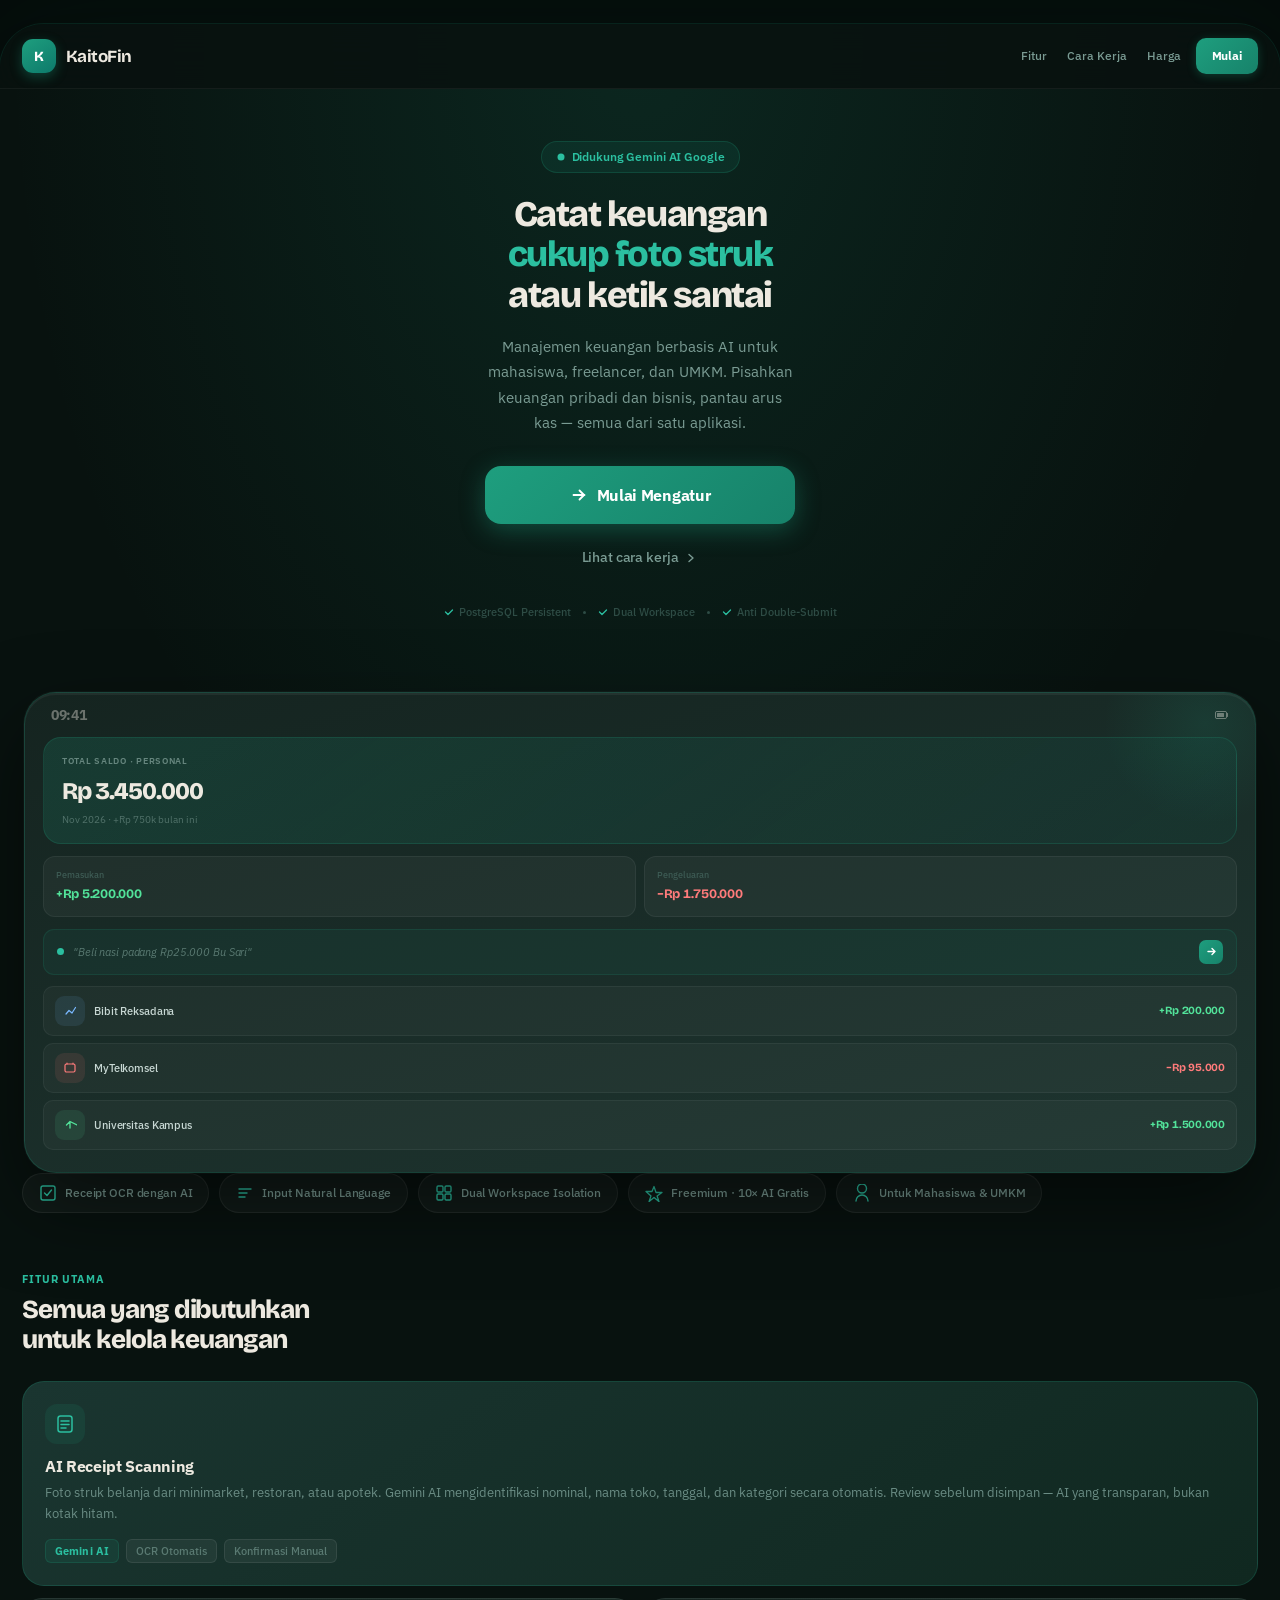
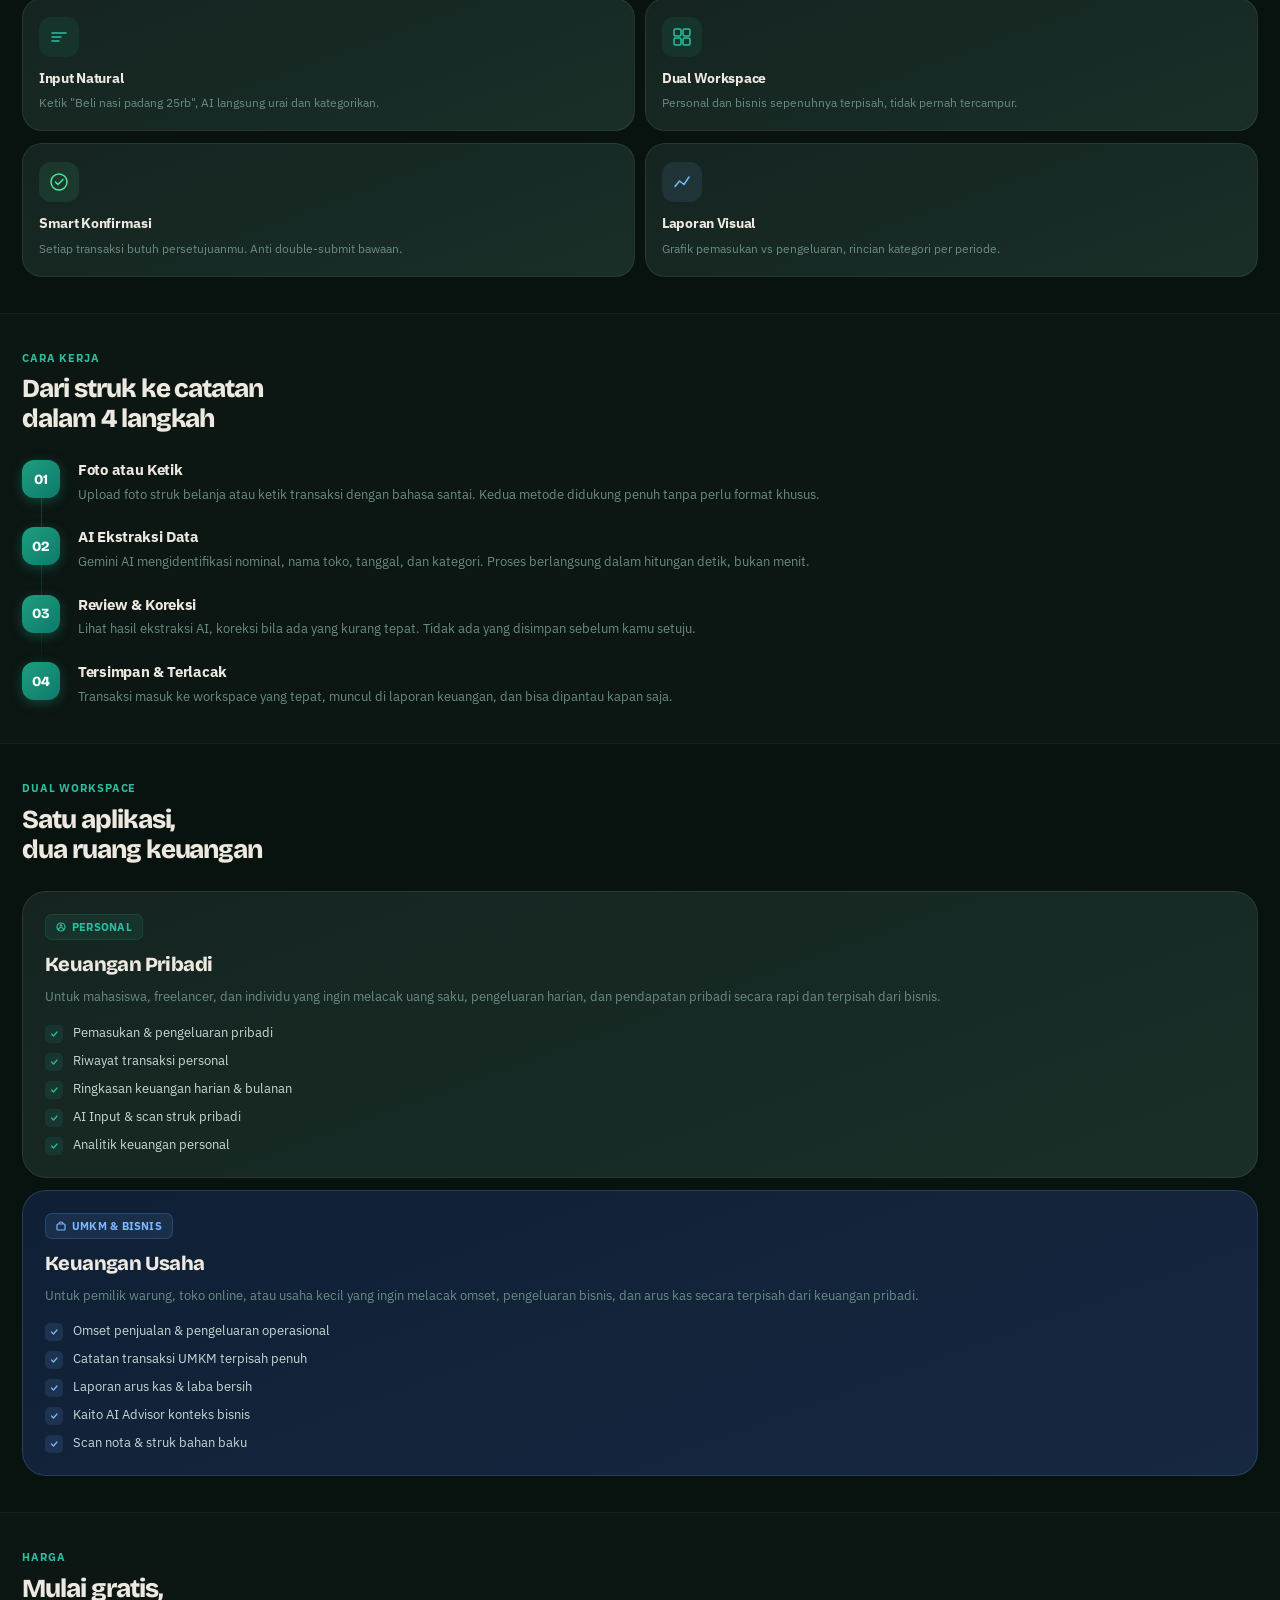
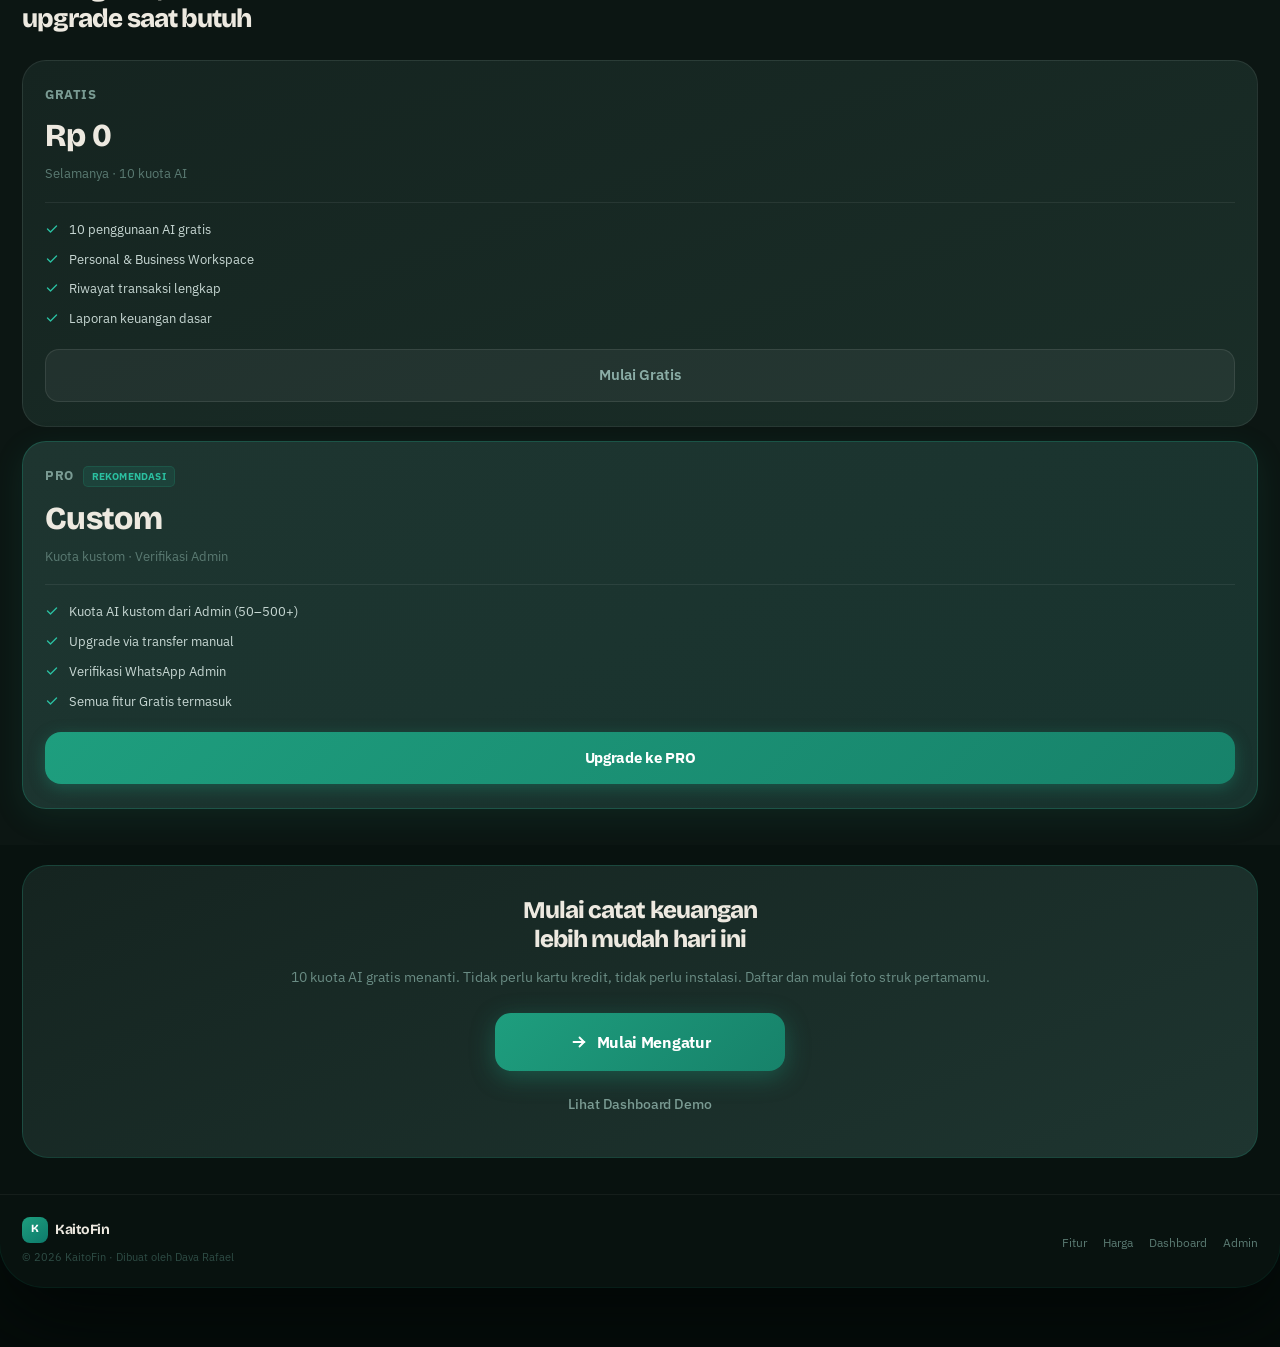
==== commit b8c1910f: "penambahan fitur untuk personal dan bisnis, juga perubahan desain untuk mobile" ====
--- a/index.html
+++ b/index.html
@@ -2,426 +2,519 @@
 <html lang="id">
 <head>
   <meta charset="UTF-8" />
-  <meta name="viewport" content="width=device-width, initial-scale=1.0, viewport-fit=cover" />
+  <meta name="viewport" content="width=device-width, initial-scale=1.0, maximum-scale=1.0, viewport-fit=cover" />
   <title>KaitoFin — Catat Keuangan dengan AI, Mudah &amp; Cepat</title>
-  <meta name="description" content="KaitoFin — Platform manajemen keuangan berbasis AI untuk mahasiswa, freelancer, dan UMKM. Foto struk belanja, ketik santai, AI langsung catat." />
+  <meta name="description" content="KaitoFin — Aplikasi manajemen keuangan berbasis AI untuk mahasiswa, freelancer, dan UMKM Indonesia. Foto struk belanja, ketik santai, AI langsung catat." />
+  <meta name="theme-color" content="#08120F" />
+  <!-- Open Graph for competition portfolio -->
+  <meta property="og:title" content="KaitoFin — Smart AI Financial Tracker" />
+  <meta property="og:description" content="Kelola keuangan pribadi &amp; bisnis UMKM dengan AI. Scan struk, input natural language, dual workspace." />
+  <meta property="og:type" content="website" />
   <link rel="preconnect" href="https://fonts.googleapis.com" />
   <link rel="preconnect" href="https://fonts.gstatic.com" crossorigin />
-  <link href="https://fonts.googleapis.com/css2?family=IBM+Plex+Sans:wght@300;400;500;600;700&family=IBM+Plex+Mono:wght@400;500&family=Bricolage+Grotesque:opsz,wght@12..96,400;12..96,600;12..96,700;12..96,800&display=swap" rel="stylesheet" />
+  <link href="https://fonts.googleapis.com/css2?family=IBM+Plex+Sans:wght@400;500;600;700&family=IBM+Plex+Mono:wght@400;500&family=Bricolage+Grotesque:opsz,wght@12..96,600;12..96,700;12..96,800&display=swap" rel="stylesheet" />
   <link rel="stylesheet" href="src/styles/tokens.css" />
-  <link rel="stylesheet" href="src/styles/components.css" />
-  <link rel="stylesheet" href="src/styles/landing.css" />
+  <link rel="stylesheet" href="src/styles/mobile.css" />
 </head>
 <body>
-
-  <!-- NAVBAR -->
-  <nav class="landing-nav" role="navigation" aria-label="Navigasi utama">
-    <div class="landing-nav-inner">
-      <a href="/" class="brand-mark" aria-label="KaitoFin — Beranda">
-        <div class="brand-logo" aria-hidden="true"><span class="brand-logo-inner">K</span></div>
-        <span class="brand-name">KaitoFin</span>
+<div class="landing-mobile">
+
+  <!-- ============================================================
+     NAVIGATION — Sticky, minimal, unobtrusive
+     Nielsen #7: Flexibility & efficiency — nav always accessible
+     ============================================================ -->
+  <nav class="landing-mobile-nav" role="navigation" aria-label="Navigasi utama KaitoFin">
+    <a href="/" class="mobile-header-brand" aria-label="KaitoFin — Halaman utama" style="text-decoration:none">
+      <div class="mobile-logo" style="width:34px;height:34px;font-size:14px;border-radius:11px" aria-hidden="true">K</div>
+      <span class="mobile-brand-name" style="font-size:17px">KaitoFin</span>
+    </a>
+    <div style="display:flex;align-items:center;gap:6px">
+      <nav class="landing-nav-links" aria-label="Tautan halaman">
+        <a href="#fitur" class="landing-nav-link">Fitur</a>
+        <a href="#cara-kerja" class="landing-nav-link">Cara Kerja</a>
+        <a href="#harga" class="landing-nav-link">Harga</a>
+      </nav>
+      <a href="src/pages/login.html" class="landing-cta-btn" aria-label="Mulai menggunakan KaitoFin">Mulai</a>
+    </div>
+  </nav>
+
+  <!-- ============================================================
+     HERO SECTION
+     Nielsen #1: Visibility of system status — immediate value prop
+     Copy: specific, no hype verbs, no fake social proof
+     ============================================================ -->
+  <section class="landing-hero" aria-labelledby="hero-title">
+    <!-- AI provenance badge — functional, not decorative eyebrow -->
+    <div class="landing-hero-badge" aria-label="Didukung Gemini AI Google">
+      <svg width="10" height="10" viewBox="0 0 10 10" fill="currentColor" aria-hidden="true">
+        <circle cx="5" cy="5" r="3.5"/>
+      </svg>
+      Didukung Gemini AI Google
+    </div>
+
+    <h1 id="hero-title" class="landing-hero-title">
+      Catat keuangan<br/>
+      <span class="landing-hero-title-accent">cukup foto struk</span><br/>
+      atau ketik santai
+    </h1>
+
+    <p class="landing-hero-body">
+      Manajemen keuangan berbasis AI untuk mahasiswa, freelancer, dan UMKM. Pisahkan keuangan pribadi dan bisnis, pantau arus kas — semua dari satu aplikasi.
+    </p>
+
+    <div class="landing-hero-cta">
+      <a href="src/pages/login.html" class="landing-btn-primary" aria-label="Mulai mengatur keuangan kamu — gratis">
+        <svg width="18" height="18" viewBox="0 0 18 18" fill="none" aria-hidden="true">
+          <path d="M3.5 9h11M9.5 4.5l4.5 4.5-4.5 4.5" stroke="currentColor" stroke-width="1.8" stroke-linecap="round" stroke-linejoin="round"/>
+        </svg>
+        Mulai Mengatur
       </a>
-      <ul class="nav-links" role="list">
-        <li><a href="#fitur" class="nav-link">Fitur</a></li>
-        <li><a href="#cara-kerja" class="nav-link">Cara Kerja</a></li>
-        <li><a href="#workspace" class="nav-link">Workspace</a></li>
-        <li><a href="#harga" class="nav-link">Harga</a></li>
+      <a href="#cara-kerja" class="landing-btn-secondary" aria-label="Lihat bagaimana KaitoFin bekerja">
+        Lihat cara kerja
+        <svg width="14" height="14" viewBox="0 0 14 14" fill="none" aria-hidden="true">
+          <path d="M5 3.5l4 3.5-4 3.5" stroke="currentColor" stroke-width="1.4" stroke-linecap="round" stroke-linejoin="round"/>
+        </svg>
+      </a>
+    </div>
+
+    <!-- Trust signals — specific, verifiable -->
+    <div style="display:flex;align-items:center;justify-content:center;gap:12px;margin-top:24px;flex-wrap:wrap">
+      <span style="font-size:11px;font-weight:500;color:#2E4C45;display:flex;align-items:center;gap:5px">
+        <svg width="10" height="10" viewBox="0 0 10 10" fill="none" aria-hidden="true"><path d="M1.5 5l2.5 2.5L8.5 3" stroke="#2BBFA0" stroke-width="1.3" stroke-linecap="round" stroke-linejoin="round"/></svg>
+        PostgreSQL Persistent
+      </span>
+      <span style="width:3px;height:3px;border-radius:50%;background:#2E4C45" aria-hidden="true"></span>
+      <span style="font-size:11px;font-weight:500;color:#2E4C45;display:flex;align-items:center;gap:5px">
+        <svg width="10" height="10" viewBox="0 0 10 10" fill="none" aria-hidden="true"><path d="M1.5 5l2.5 2.5L8.5 3" stroke="#2BBFA0" stroke-width="1.3" stroke-linecap="round" stroke-linejoin="round"/></svg>
+        Dual Workspace
+      </span>
+      <span style="width:3px;height:3px;border-radius:50%;background:#2E4C45" aria-hidden="true"></span>
+      <span style="font-size:11px;font-weight:500;color:#2E4C45;display:flex;align-items:center;gap:5px">
+        <svg width="10" height="10" viewBox="0 0 10 10" fill="none" aria-hidden="true"><path d="M1.5 5l2.5 2.5L8.5 3" stroke="#2BBFA0" stroke-width="1.3" stroke-linecap="round" stroke-linejoin="round"/></svg>
+        Anti Double-Submit
+      </span>
+    </div>
+  </section>
+
+  <!-- ============================================================
+     PHONE MOCKUP — real product preview, not illustration
+     ============================================================ -->
+  <div class="hero-phone-mockup"
+    role="img"
+    aria-label="Preview dashboard KaitoFin: saldo Rp 3.450.000, pemasukan hijau, pengeluaran merah, daftar transaksi terbaru">
+    <div class="hero-mockup-notch" aria-hidden="true">
+      <span class="hero-mockup-time">09:41</span>
+      <!-- Battery + signal icons -->
+      <div style="display:flex;align-items:center;gap:5px;color:rgba(237,233,224,0.4)">
+        <svg width="14" height="8" viewBox="0 0 14 8" fill="none"><rect x="0.5" y="0.5" width="11" height="7" rx="1.2" stroke="currentColor" stroke-width="1"/><rect x="2" y="2" width="7" height="4" rx="0.6" fill="currentColor"/><path d="M12.5 2.5v3" stroke="currentColor" stroke-width="1" stroke-linecap="round"/></svg>
+      </div>
+    </div>
+    <div class="hero-mockup-inner" aria-hidden="true">
+      <!-- Balance card in mockup -->
+      <div class="mockup-balance-card">
+        <div class="mockup-balance-label">TOTAL SALDO · PERSONAL</div>
+        <div class="mockup-balance-amount">Rp 3.450.000</div>
+        <div style="font-size:10px;color:rgba(168,197,189,0.4);margin-top:3px">Nov 2026 · +Rp 750k bulan ini</div>
+      </div>
+      <!-- Mini stats -->
+      <div class="mockup-mini-stats">
+        <div class="mockup-mini-stat">
+          <div class="mockup-stat-label">Pemasukan</div>
+          <div class="mockup-stat-val mockup-stat-income">+Rp 5.200.000</div>
+        </div>
+        <div class="mockup-mini-stat">
+          <div class="mockup-stat-label">Pengeluaran</div>
+          <div class="mockup-stat-val mockup-stat-expense">−Rp 1.750.000</div>
+        </div>
+      </div>
+      <!-- AI Input hint -->
+      <div style="background:rgba(30,158,126,0.08);border:1px solid rgba(30,158,126,0.16);border-radius:11px;padding:10px 13px;display:flex;align-items:center;gap:9px;margin-bottom:11px">
+        <div style="width:7px;height:7px;border-radius:50%;background:#2BBFA0;flex-shrink:0"></div>
+        <div style="font-size:11px;color:#5A7A72;font-style:italic;flex:1;letter-spacing:-0.01em">"Beli nasi padang Rp25.000 Bu Sari"</div>
+        <div style="width:24px;height:24px;background:linear-gradient(135deg,#1E9E7E,#17826A);border-radius:7px;display:flex;align-items:center;justify-content:center">
+          <svg width="11" height="11" viewBox="0 0 11 11" fill="none"><path d="M2 5.5h7M6 2.5l3 3-3 3" stroke="white" stroke-width="1.4" stroke-linecap="round" stroke-linejoin="round"/></svg>
+        </div>
+      </div>
+      <!-- Transactions in mockup -->
+      <div class="mockup-txn-list">
+        <div class="mockup-txn-item">
+          <div class="mockup-txn-icon" style="background:rgba(122,184,255,0.10);color:#7AB8FF">
+            <svg width="14" height="14" viewBox="0 0 14 14" fill="none"><path d="M3 10l3-3.5 3 2.5 3.5-5.5" stroke="currentColor" stroke-width="1.2" stroke-linecap="round" stroke-linejoin="round"/></svg>
+          </div>
+          <span class="mockup-txn-name">Bibit Reksadana</span>
+          <span class="mockup-txn-amount mockup-amount-income">+Rp 200.000</span>
+        </div>
+        <div class="mockup-txn-item">
+          <div class="mockup-txn-icon" style="background:rgba(255,123,123,0.10);color:#FF7B7B">
+            <svg width="14" height="14" viewBox="0 0 14 14" fill="none"><rect x="2" y="3" width="10" height="8" rx="1.5" stroke="currentColor" stroke-width="1.2"/><path d="M4 3V2M10 3V2" stroke="currentColor" stroke-width="1.1" stroke-linecap="round"/></svg>
+          </div>
+          <span class="mockup-txn-name">MyTelkomsel</span>
+          <span class="mockup-txn-amount mockup-amount-expense">−Rp 95.000</span>
+        </div>
+        <div class="mockup-txn-item">
+          <div class="mockup-txn-icon" style="background:rgba(82,227,154,0.10);color:#52E39A">
+            <svg width="14" height="14" viewBox="0 0 14 14" fill="none"><path d="M7 10V4M3.5 7l3.5-3.5L14 7" stroke="currentColor" stroke-width="1.3" stroke-linecap="round" stroke-linejoin="round"/></svg>
+          </div>
+          <span class="mockup-txn-name">Universitas Kampus</span>
+          <span class="mockup-txn-amount mockup-amount-income">+Rp 1.500.000</span>
+        </div>
+      </div>
+    </div>
+  </div>
+
+  <!-- ============================================================
+     FEATURE STRIP — horizontal scroll, no marquee
+     ============================================================ -->
+  <div class="landing-feature-strip" role="list" aria-label="Fitur utama KaitoFin">
+    <div class="feature-strip-pill" role="listitem">
+      <svg class="feature-strip-icon" viewBox="0 0 18 18" fill="none" aria-hidden="true">
+        <rect x="2" y="2" width="14" height="14" rx="2" stroke="currentColor" stroke-width="1.4"/>
+        <path d="M5.5 9l2.5 2.5L12.5 6" stroke="currentColor" stroke-width="1.4" stroke-linecap="round" stroke-linejoin="round"/>
+      </svg>
+      Receipt OCR dengan AI
+    </div>
+    <div class="feature-strip-pill" role="listitem">
+      <svg class="feature-strip-icon" viewBox="0 0 18 18" fill="none" aria-hidden="true">
+        <path d="M3 5h12M3 9h8M3 13h6" stroke="currentColor" stroke-width="1.4" stroke-linecap="round"/>
+      </svg>
+      Input Natural Language
+    </div>
+    <div class="feature-strip-pill" role="listitem">
+      <svg class="feature-strip-icon" viewBox="0 0 18 18" fill="none" aria-hidden="true">
+        <rect x="2" y="2" width="6" height="6" rx="1.2" stroke="currentColor" stroke-width="1.4"/>
+        <rect x="10" y="2" width="6" height="6" rx="1.2" stroke="currentColor" stroke-width="1.4"/>
+        <rect x="2" y="10" width="6" height="6" rx="1.2" stroke="currentColor" stroke-width="1.4"/>
+        <rect x="10" y="10" width="6" height="6" rx="1.2" stroke="currentColor" stroke-width="1.4"/>
+      </svg>
+      Dual Workspace Isolation
+    </div>
+    <div class="feature-strip-pill" role="listitem">
+      <svg class="feature-strip-icon" viewBox="0 0 18 18" fill="none" aria-hidden="true">
+        <path d="M9 2.5l2 6H17l-4.9 3.5 1.9 5.6L9 13.5 4.1 17.5l1.9-5.6L1 7.5h6L9 2.5z" stroke="currentColor" stroke-width="1.3" stroke-linejoin="round"/>
+      </svg>
+      Freemium · 10× AI Gratis
+    </div>
+    <div class="feature-strip-pill" role="listitem">
+      <svg class="feature-strip-icon" viewBox="0 0 18 18" fill="none" aria-hidden="true">
+        <path d="M9 9a4.5 4.5 0 1 0 0-9 4.5 4.5 0 0 0 0 9z" stroke="currentColor" stroke-width="1.4"/>
+        <path d="M3 17c0-3.3 2.7-6 6-6s6 2.7 6 6" stroke="currentColor" stroke-width="1.4" stroke-linecap="round"/>
+      </svg>
+      Untuk Mahasiswa &amp; UMKM
+    </div>
+  </div>
+
+  <!-- ============================================================
+     FEATURES SECTION
+     Anti-monotony: Wide dark card + 2×2 grid (different anatomy)
+     ============================================================ -->
+  <section class="landing-features-section" id="fitur" aria-labelledby="features-title">
+    <div class="landing-section-eyebrow">Fitur Utama</div>
+    <h2 id="features-title" class="landing-section-title">
+      Semua yang dibutuhkan<br/>untuk kelola keuangan
+    </h2>
+
+    <div class="feature-cards-grid">
+      <!-- Wide dark hero card — AI Receipt Scanning -->
+      <article class="feature-card-dark-m" aria-label="AI Receipt Scanning — fitur unggulan">
+        <div class="feature-icon-m" aria-hidden="true">
+          <svg width="20" height="20" viewBox="0 0 20 20" fill="none">
+            <rect x="3" y="2" width="14" height="16" rx="2.5" stroke="currentColor" stroke-width="1.5"/>
+            <path d="M6 7h8M6 10.5h8M6 14h5" stroke="currentColor" stroke-width="1.5" stroke-linecap="round"/>
+          </svg>
+        </div>
+        <div class="feature-card-title-m" style="font-size:16px">AI Receipt Scanning</div>
+        <p class="feature-card-desc-m" style="font-size:13px">Foto struk belanja dari minimarket, restoran, atau apotek. Gemini AI mengidentifikasi nominal, nama toko, tanggal, dan kategori secara otomatis. Review sebelum disimpan — AI yang transparan, bukan kotak hitam.</p>
+        <div style="display:flex;gap:7px;margin-top:14px;flex-wrap:wrap">
+          <span style="font-size:11px;font-weight:700;color:#2BBFA0;background:rgba(30,158,126,0.12);border:1px solid rgba(30,158,126,0.2);border-radius:6px;padding:3px 9px;letter-spacing:0.01em">Gemini AI</span>
+          <span style="font-size:11px;font-weight:500;color:#5A7A72;background:rgba(255,255,255,0.05);border:1px solid rgba(255,255,255,0.08);border-radius:6px;padding:3px 9px">OCR Otomatis</span>
+          <span style="font-size:11px;font-weight:500;color:#5A7A72;background:rgba(255,255,255,0.05);border:1px solid rgba(255,255,255,0.08);border-radius:6px;padding:3px 9px">Konfirmasi Manual</span>
+        </div>
+      </article>
+
+      <!-- 2×2 grid of feature cells -->
+      <div class="feature-card-std-m">
+        <article class="feature-card-cell" aria-label="Input Natural Language">
+          <div class="feature-icon-m" aria-hidden="true">
+            <svg width="20" height="20" viewBox="0 0 20 20" fill="none">
+              <path d="M3 6h14M3 10h9M3 14h7" stroke="currentColor" stroke-width="1.5" stroke-linecap="round"/>
+            </svg>
+          </div>
+          <div class="feature-card-title-m">Input Natural</div>
+          <p class="feature-card-desc-m">Ketik "Beli nasi padang 25rb", AI langsung urai dan kategorikan.</p>
+        </article>
+        <article class="feature-card-cell" aria-label="Dual Workspace Isolation">
+          <div class="feature-icon-m" aria-hidden="true">
+            <svg width="20" height="20" viewBox="0 0 20 20" fill="none">
+              <rect x="2" y="2" width="7" height="7" rx="1.5" stroke="currentColor" stroke-width="1.5"/>
+              <rect x="11" y="2" width="7" height="7" rx="1.5" stroke="currentColor" stroke-width="1.5"/>
+              <rect x="2" y="11" width="7" height="7" rx="1.5" stroke="currentColor" stroke-width="1.5"/>
+              <rect x="11" y="11" width="7" height="7" rx="1.5" stroke="currentColor" stroke-width="1.5"/>
+            </svg>
+          </div>
+          <div class="feature-card-title-m">Dual Workspace</div>
+          <p class="feature-card-desc-m">Personal dan bisnis sepenuhnya terpisah, tidak pernah tercampur.</p>
+        </article>
+      </div>
+
+      <div class="feature-card-std-m">
+        <article class="feature-card-cell" aria-label="Smart Confirmation Modal">
+          <div class="feature-icon-m" style="background-color:rgba(82,227,154,0.10);color:#52E39A" aria-hidden="true">
+            <svg width="20" height="20" viewBox="0 0 20 20" fill="none">
+              <path d="M10 2a8 8 0 1 1 0 16A8 8 0 0 1 10 2z" stroke="currentColor" stroke-width="1.5"/>
+              <path d="M6.5 10l2.5 2.5 5-5" stroke="currentColor" stroke-width="1.5" stroke-linecap="round" stroke-linejoin="round"/>
+            </svg>
+          </div>
+          <div class="feature-card-title-m">Smart Konfirmasi</div>
+          <p class="feature-card-desc-m">Setiap transaksi butuh persetujuanmu. Anti double-submit bawaan.</p>
+        </article>
+        <article class="feature-card-cell" aria-label="Laporan Keuangan Visual">
+          <div class="feature-icon-m" style="background-color:rgba(122,184,255,0.10);color:#7AB8FF" aria-hidden="true">
+            <svg width="20" height="20" viewBox="0 0 20 20" fill="none">
+              <path d="M3 14.5l4.5-5.5 4.5 3.5L17 5" stroke="currentColor" stroke-width="1.5" stroke-linecap="round" stroke-linejoin="round"/>
+            </svg>
+          </div>
+          <div class="feature-card-title-m">Laporan Visual</div>
+          <p class="feature-card-desc-m">Grafik pemasukan vs pengeluaran, rincian kategori per periode.</p>
+        </article>
+      </div>
+    </div>
+  </section>
+
+  <!-- ============================================================
+     HOW IT WORKS (different anatomy: numbered list with connector)
+     ============================================================ -->
+  <section class="how-it-works-m" id="cara-kerja" aria-labelledby="hiw-title">
+    <div class="landing-section-eyebrow">Cara Kerja</div>
+    <h2 id="hiw-title" class="landing-section-title">
+      Dari struk ke catatan<br/>dalam 4 langkah
+    </h2>
+
+    <ol class="hiw-steps-m" role="list">
+      <li class="hiw-step-m">
+        <div class="hiw-step-num-m" aria-hidden="true">01</div>
+        <div>
+          <h3 class="hiw-step-title-m">Foto atau Ketik</h3>
+          <p class="hiw-step-desc-m">Upload foto struk belanja atau ketik transaksi dengan bahasa santai. Kedua metode didukung penuh tanpa perlu format khusus.</p>
+        </div>
+      </li>
+      <li class="hiw-step-m">
+        <div class="hiw-step-num-m" aria-hidden="true">02</div>
+        <div>
+          <h3 class="hiw-step-title-m">AI Ekstraksi Data</h3>
+          <p class="hiw-step-desc-m">Gemini AI mengidentifikasi nominal, nama toko, tanggal, dan kategori. Proses berlangsung dalam hitungan detik, bukan menit.</p>
+        </div>
+      </li>
+      <li class="hiw-step-m">
+        <div class="hiw-step-num-m" aria-hidden="true">03</div>
+        <div>
+          <h3 class="hiw-step-title-m">Review &amp; Koreksi</h3>
+          <p class="hiw-step-desc-m">Lihat hasil ekstraksi AI, koreksi bila ada yang kurang tepat. Tidak ada yang disimpan sebelum kamu setuju.</p>
+        </div>
+      </li>
+      <li class="hiw-step-m">
+        <div class="hiw-step-num-m" aria-hidden="true">04</div>
+        <div>
+          <h3 class="hiw-step-title-m">Tersimpan &amp; Terlacak</h3>
+          <p class="hiw-step-desc-m">Transaksi masuk ke workspace yang tepat, muncul di laporan keuangan, dan bisa dipantau kapan saja.</p>
+        </div>
+      </li>
+    </ol>
+  </section>
+
+  <!-- ============================================================
+     WORKSPACE COMPARISON (different anatomy: card pair)
+     ============================================================ -->
+  <section class="workspace-comparison" id="workspace" aria-labelledby="workspace-title">
+    <div class="landing-section-eyebrow">Dual Workspace</div>
+    <h2 id="workspace-title" class="landing-section-title">
+      Satu aplikasi,<br/>dua ruang keuangan
+    </h2>
+
+    <div class="workspace-cards-m">
+      <!-- Personal -->
+      <article class="workspace-card-personal-m" aria-label="Personal Workspace untuk mahasiswa dan freelancer">
+        <div class="workspace-badge-m ws-badge-personal">
+          <svg width="10" height="10" viewBox="0 0 10 10" fill="none" aria-hidden="true">
+            <circle cx="5" cy="5" r="4" stroke="currentColor" stroke-width="1.2"/>
+            <circle cx="5" cy="3.5" r="1.3" fill="currentColor"/>
+            <path d="M2.5 8c0-1.4 1.1-2.5 2.5-2.5s2.5 1.1 2.5 2.5" stroke="currentColor" stroke-width="1.2" stroke-linecap="round"/>
+          </svg>
+          Personal
+        </div>
+        <h3 class="workspace-title-m">Keuangan Pribadi</h3>
+        <p class="workspace-desc-m">Untuk mahasiswa, freelancer, dan individu yang ingin melacak uang saku, pengeluaran harian, dan pendapatan pribadi secara rapi dan terpisah dari bisnis.</p>
+        <ul class="workspace-features-m" role="list">
+          <li class="ws-feature-m">
+            <span class="ws-check-m" aria-hidden="true"><svg width="8" height="8" viewBox="0 0 8 8" fill="none"><path d="M1.5 4l2 2L7 2" stroke="currentColor" stroke-width="1.2" stroke-linecap="round" stroke-linejoin="round"/></svg></span>
+            Pemasukan &amp; pengeluaran pribadi
+          </li>
+          <li class="ws-feature-m">
+            <span class="ws-check-m" aria-hidden="true"><svg width="8" height="8" viewBox="0 0 8 8" fill="none"><path d="M1.5 4l2 2L7 2" stroke="currentColor" stroke-width="1.2" stroke-linecap="round" stroke-linejoin="round"/></svg></span>
+            Riwayat transaksi personal
+          </li>
+          <li class="ws-feature-m">
+            <span class="ws-check-m" aria-hidden="true"><svg width="8" height="8" viewBox="0 0 8 8" fill="none"><path d="M1.5 4l2 2L7 2" stroke="currentColor" stroke-width="1.2" stroke-linecap="round" stroke-linejoin="round"/></svg></span>
+            Ringkasan keuangan harian &amp; bulanan
+          </li>
+          <li class="ws-feature-m">
+            <span class="ws-check-m" aria-hidden="true"><svg width="8" height="8" viewBox="0 0 8 8" fill="none"><path d="M1.5 4l2 2L7 2" stroke="currentColor" stroke-width="1.2" stroke-linecap="round" stroke-linejoin="round"/></svg></span>
+            AI Input &amp; scan struk pribadi
+          </li>
+          <li class="ws-feature-m">
+            <span class="ws-check-m" aria-hidden="true"><svg width="8" height="8" viewBox="0 0 8 8" fill="none"><path d="M1.5 4l2 2L7 2" stroke="currentColor" stroke-width="1.2" stroke-linecap="round" stroke-linejoin="round"/></svg></span>
+            Analitik keuangan personal
+          </li>
+        </ul>
+      </article>
+
+      <!-- Business -->
+      <article class="workspace-card-business-m" aria-label="Business Workspace untuk UMKM">
+        <div class="workspace-badge-m ws-badge-business">
+          <svg width="10" height="10" viewBox="0 0 10 10" fill="none" aria-hidden="true">
+            <rect x="1" y="3" width="8" height="6" rx="1" stroke="currentColor" stroke-width="1.2"/>
+            <path d="M3 3V2.5C3 1.7 3.7 1 4.5 1h1C6.3 1 7 1.7 7 2.5V3" stroke="currentColor" stroke-width="1.2"/>
+          </svg>
+          UMKM &amp; Bisnis
+        </div>
+        <h3 class="workspace-title-m">Keuangan Usaha</h3>
+        <p class="workspace-desc-m">Untuk pemilik warung, toko online, atau usaha kecil yang ingin melacak omset, pengeluaran bisnis, dan arus kas secara terpisah dari keuangan pribadi.</p>
+        <ul class="workspace-features-m" role="list">
+          <li class="ws-feature-m">
+            <span class="ws-check-m ws-check-blue-m" aria-hidden="true"><svg width="8" height="8" viewBox="0 0 8 8" fill="none"><path d="M1.5 4l2 2L7 2" stroke="currentColor" stroke-width="1.2" stroke-linecap="round" stroke-linejoin="round"/></svg></span>
+            Omset penjualan &amp; pengeluaran operasional
+          </li>
+          <li class="ws-feature-m">
+            <span class="ws-check-m ws-check-blue-m" aria-hidden="true"><svg width="8" height="8" viewBox="0 0 8 8" fill="none"><path d="M1.5 4l2 2L7 2" stroke="currentColor" stroke-width="1.2" stroke-linecap="round" stroke-linejoin="round"/></svg></span>
+            Catatan transaksi UMKM terpisah penuh
+          </li>
+          <li class="ws-feature-m">
+            <span class="ws-check-m ws-check-blue-m" aria-hidden="true"><svg width="8" height="8" viewBox="0 0 8 8" fill="none"><path d="M1.5 4l2 2L7 2" stroke="currentColor" stroke-width="1.2" stroke-linecap="round" stroke-linejoin="round"/></svg></span>
+            Laporan arus kas &amp; laba bersih
+          </li>
+          <li class="ws-feature-m">
+            <span class="ws-check-m ws-check-blue-m" aria-hidden="true"><svg width="8" height="8" viewBox="0 0 8 8" fill="none"><path d="M1.5 4l2 2L7 2" stroke="currentColor" stroke-width="1.2" stroke-linecap="round" stroke-linejoin="round"/></svg></span>
+            Kaito AI Advisor konteks bisnis
+          </li>
+          <li class="ws-feature-m">
+            <span class="ws-check-m ws-check-blue-m" aria-hidden="true"><svg width="8" height="8" viewBox="0 0 8 8" fill="none"><path d="M1.5 4l2 2L7 2" stroke="currentColor" stroke-width="1.2" stroke-linecap="round" stroke-linejoin="round"/></svg></span>
+            Scan nota &amp; struk bahan baku
+          </li>
+        </ul>
+      </article>
+    </div>
+  </section>
+
+  <!-- ============================================================
+     PRICING (different anatomy: stacked cards, no rings)
+     ============================================================ -->
+  <section class="pricing-section-m" id="harga" aria-labelledby="pricing-title">
+    <div style="padding:0 22px">
+      <div class="landing-section-eyebrow">Harga</div>
+      <h2 id="pricing-title" class="landing-section-title">
+        Mulai gratis,<br/>upgrade saat butuh
+      </h2>
+    </div>
+
+    <div class="pricing-cards-m">
+      <!-- Free plan -->
+      <article class="pricing-card-m" aria-label="Paket Gratis — Rp 0 selamanya">
+        <div class="pricing-plan-m">Gratis</div>
+        <div class="pricing-amount-m num">Rp 0</div>
+        <div class="pricing-period-m">Selamanya · 10 kuota AI</div>
+        <hr class="pricing-divider-m" />
+        <ul class="pricing-features-m" role="list">
+          <li class="pricing-feature-m">
+            <svg class="pricing-check-m" viewBox="0 0 14 14" fill="none" aria-hidden="true"><path d="M2.5 7l3 3 6-6" stroke="currentColor" stroke-width="1.4" stroke-linecap="round" stroke-linejoin="round"/></svg>
+            10 penggunaan AI gratis
+          </li>
+          <li class="pricing-feature-m">
+            <svg class="pricing-check-m" viewBox="0 0 14 14" fill="none" aria-hidden="true"><path d="M2.5 7l3 3 6-6" stroke="currentColor" stroke-width="1.4" stroke-linecap="round" stroke-linejoin="round"/></svg>
+            Personal &amp; Business Workspace
+          </li>
+          <li class="pricing-feature-m">
+            <svg class="pricing-check-m" viewBox="0 0 14 14" fill="none" aria-hidden="true"><path d="M2.5 7l3 3 6-6" stroke="currentColor" stroke-width="1.4" stroke-linecap="round" stroke-linejoin="round"/></svg>
+            Riwayat transaksi lengkap
+          </li>
+          <li class="pricing-feature-m">
+            <svg class="pricing-check-m" viewBox="0 0 14 14" fill="none" aria-hidden="true"><path d="M2.5 7l3 3 6-6" stroke="currentColor" stroke-width="1.4" stroke-linecap="round" stroke-linejoin="round"/></svg>
+            Laporan keuangan dasar
+          </li>
+        </ul>
+        <a href="src/pages/login.html" class="mobile-btn-secondary" style="width:100%;justify-content:center;font-size:15px;padding:14px 20px;border-radius:14px" aria-label="Mulai paket gratis">Mulai Gratis</a>
+      </article>
+
+      <!-- PRO plan — distinguished by fill, not ring -->
+      <article class="pricing-card-m pricing-card-featured-m" aria-label="Paket PRO — kuota kustom dari admin">
+        <div class="pricing-plan-m">
+          PRO
+          <span class="pricing-pro-badge">Rekomendasi</span>
+        </div>
+        <div class="pricing-amount-m num">Custom</div>
+        <div class="pricing-period-m">Kuota kustom · Verifikasi Admin</div>
+        <hr class="pricing-divider-m" />
+        <ul class="pricing-features-m" role="list">
+          <li class="pricing-feature-m">
+            <svg class="pricing-check-m" viewBox="0 0 14 14" fill="none" aria-hidden="true"><path d="M2.5 7l3 3 6-6" stroke="currentColor" stroke-width="1.4" stroke-linecap="round" stroke-linejoin="round"/></svg>
+            Kuota AI kustom dari Admin (50–500+)
+          </li>
+          <li class="pricing-feature-m">
+            <svg class="pricing-check-m" viewBox="0 0 14 14" fill="none" aria-hidden="true"><path d="M2.5 7l3 3 6-6" stroke="currentColor" stroke-width="1.4" stroke-linecap="round" stroke-linejoin="round"/></svg>
+            Upgrade via transfer manual
+          </li>
+          <li class="pricing-feature-m">
+            <svg class="pricing-check-m" viewBox="0 0 14 14" fill="none" aria-hidden="true"><path d="M2.5 7l3 3 6-6" stroke="currentColor" stroke-width="1.4" stroke-linecap="round" stroke-linejoin="round"/></svg>
+            Verifikasi WhatsApp Admin
+          </li>
+          <li class="pricing-feature-m">
+            <svg class="pricing-check-m" viewBox="0 0 14 14" fill="none" aria-hidden="true"><path d="M2.5 7l3 3 6-6" stroke="currentColor" stroke-width="1.4" stroke-linecap="round" stroke-linejoin="round"/></svg>
+            Semua fitur Gratis termasuk
+          </li>
+        </ul>
+        <a href="src/pages/upgrade.html" class="mobile-btn-primary" style="width:100%;justify-content:center;font-size:15px;padding:15px 20px" aria-label="Upgrade ke paket PRO">Upgrade ke PRO</a>
+      </article>
+    </div>
+  </section>
+
+  <!-- ============================================================
+     CTA — full-width, specific copy
+     ============================================================ -->
+  <div class="landing-cta-section-m" aria-labelledby="cta-title">
+    <h2 id="cta-title" class="landing-cta-title-m">
+      Mulai catat keuangan<br/>lebih mudah hari ini
+    </h2>
+    <p class="landing-cta-body-m">10 kuota AI gratis menanti. Tidak perlu kartu kredit, tidak perlu instalasi. Daftar dan mulai foto struk pertamamu.</p>
+    <div style="display:flex;flex-direction:column;gap:12px;align-items:center">
+      <a href="src/pages/login.html" class="landing-btn-primary" style="max-width:290px" aria-label="Mulai mengatur keuangan kamu sekarang">
+        <svg width="18" height="18" viewBox="0 0 18 18" fill="none" aria-hidden="true">
+          <path d="M3.5 9h11M9.5 4.5l4.5 4.5-4.5 4.5" stroke="currentColor" stroke-width="1.8" stroke-linecap="round" stroke-linejoin="round"/>
+        </svg>
+        Mulai Mengatur
+      </a>
+      <a href="src/pages/dashboard.html" class="landing-btn-secondary" aria-label="Lihat demo dashboard tanpa daftar">Lihat Dashboard Demo</a>
+    </div>
+  </div>
+
+  <!-- ============================================================
+     FOOTER — minimal, only real links
+     ============================================================ -->
+  <footer class="landing-footer-m" role="contentinfo">
+    <div>
+      <a href="/" style="display:flex;align-items:center;gap:7px;text-decoration:none;margin-bottom:6px" aria-label="KaitoFin — Kembali ke halaman utama">
+        <div class="mobile-logo" style="width:26px;height:26px;font-size:11px;border-radius:8px;box-shadow:none" aria-hidden="true">K</div>
+        <span class="mobile-brand-name" style="font-size:14px">KaitoFin</span>
+      </a>
+      <p class="footer-copyright-m">© 2026 KaitoFin · Dibuat oleh Dava Rafael</p>
+    </div>
+    <nav aria-label="Tautan footer">
+      <ul class="footer-links-m">
+        <li><a href="#fitur" class="footer-link-m">Fitur</a></li>
+        <li><a href="#harga" class="footer-link-m">Harga</a></li>
+        <li><a href="src/pages/dashboard.html" class="footer-link-m">Dashboard</a></li>
+        <li><a href="src/pages/admin.html" class="footer-link-m">Admin</a></li>
       </ul>
-      <div class="nav-cta-group">
-        <div class="quota-badge" aria-label="10 kuota AI gratis untuk pengguna baru">
-          <span class="quota-dot" aria-hidden="true"></span>
-          10x AI Gratis
-        </div>
-        <a href="src/pages/dashboard.html" class="btn btn-primary">Mulai Gratis</a>
-      </div>
-    </div>
-  </nav>
-
-  <!-- HERO -->
-  <section class="hero" aria-labelledby="hero-heading">
-    <div class="hero-inner">
-      <div class="hero-content">
-        <div class="hero-eyebrow" aria-label="Powered by Gemini AI">
-          <svg width="12" height="12" viewBox="0 0 12 12" fill="none" aria-hidden="true">
-            <circle cx="6" cy="6" r="5" stroke="currentColor" stroke-width="1.2"/>
-            <path d="M6 3.5v5M3.5 6h5" stroke="currentColor" stroke-width="1.2" stroke-linecap="round"/>
-          </svg>
-          Powered by Gemini AI
-        </div>
-        <h1 id="hero-heading" class="hero-title">
-          Catat keuangan<br/>
-          <span class="hero-title-accent">cukup foto struk</span><br/>
-          atau ketik santai
-        </h1>
-        <p class="hero-body">
-          Platform manajemen keuangan berbasis AI untuk mahasiswa, freelancer, dan UMKM. Pisahkan keuangan pribadi dan bisnis, pantau arus kas, semua dari satu tempat.
-        </p>
-        <div class="hero-actions">
-          <a href="src/pages/scan.html" class="btn btn-primary btn-lg">
-            <svg width="16" height="16" viewBox="0 0 16 16" fill="none" aria-hidden="true">
-              <path d="M3 8h10M9 4l4 4-4 4" stroke="currentColor" stroke-width="1.5" stroke-linecap="round" stroke-linejoin="round"/>
-            </svg>
-            Coba Scan Struk Gratis
-          </a>
-          <a href="#cara-kerja" class="btn btn-secondary">Lihat cara kerja</a>
-        </div>
-        <div class="hero-trust">
-          <span>PostgreSQL Persistent</span>
-          <span class="hero-trust-dot" aria-hidden="true"></span>
-          <span>Gemini AI</span>
-          <span class="hero-trust-dot" aria-hidden="true"></span>
-          <span>Dual Workspace</span>
-          <span class="hero-trust-dot" aria-hidden="true"></span>
-          <span>Anti Double-Submit</span>
-        </div>
-      </div>
-
-      <div class="hero-visual" role="img" aria-label="Preview tampilan dashboard KaitoFin">
-        <div class="hero-dashboard-frame">
-          <div class="hero-dashboard-topbar" aria-hidden="true">
-            <div class="topbar-dot"></div>
-            <div class="topbar-dot"></div>
-            <div class="topbar-dot"></div>
-            <div class="topbar-bar"></div>
-          </div>
-          <div class="hero-dashboard-body" aria-hidden="true">
-            <div class="mini-balance">
-              <div class="mini-balance-label">Total Saldo · Personal</div>
-              <div class="mini-balance-amount">Rp 3.450.000</div>
-              <div class="mini-balance-sub">November 2026 · +Rp 750.000 bulan ini</div>
-            </div>
-            <div class="mini-stats">
-              <div class="mini-stat-card">
-                <div class="mini-stat-label">Pemasukan</div>
-                <div class="mini-stat-val mini-stat-val-income">+Rp 5.200.000</div>
-              </div>
-              <div class="mini-stat-card">
-                <div class="mini-stat-label">Pengeluaran</div>
-                <div class="mini-stat-val mini-stat-val-expense">−Rp 1.750.000</div>
-              </div>
-            </div>
-            <div class="mini-ai-input">
-              <div class="mini-ai-dot"></div>
-              <div class="mini-ai-text">"Beli nasi padang Rp25.000 warung Bu Sari"</div>
-              <div class="mini-ai-send">
-                <svg width="12" height="12" viewBox="0 0 12 12" fill="none" aria-hidden="true">
-                  <path d="M2 6h8M6 2l4 4-4 4" stroke="white" stroke-width="1.5" stroke-linecap="round" stroke-linejoin="round"/>
-                </svg>
-              </div>
-            </div>
-            <div class="mini-transactions">
-              <div class="mini-txn-header">Transaksi Terbaru</div>
-              <div class="mini-txn">
-                <div class="mini-txn-icon" style="background:var(--expense-bg)">🍽️</div>
-                <div class="mini-txn-info">
-                  <div class="mini-txn-name">Nasi Padang Bu Sari</div>
-                  <div class="mini-txn-date">Hari ini · Makan</div>
-                </div>
-                <div class="mini-txn-amount mini-txn-expense">−Rp 25.000</div>
-              </div>
-              <div class="mini-txn">
-                <div class="mini-txn-icon" style="background:var(--neutral-bg)">📄</div>
-                <div class="mini-txn-info">
-                  <div class="mini-txn-name">Struk Indomaret</div>
-                  <div class="mini-txn-date">Kemarin · AI Scan</div>
-                </div>
-                <div class="mini-txn-amount mini-txn-expense">−Rp 87.500</div>
-              </div>
-              <div class="mini-txn">
-                <div class="mini-txn-icon" style="background:var(--income-bg)">💰</div>
-                <div class="mini-txn-info">
-                  <div class="mini-txn-name">Transfer Freelance</div>
-                  <div class="mini-txn-date">2 hari lalu · Pendapatan</div>
-                </div>
-                <div class="mini-txn-amount mini-txn-income">+Rp 750.000</div>
-              </div>
-            </div>
-          </div>
-        </div>
-      </div>
-    </div>
-  </section>
-
-  <!-- FEATURE STRIP -->
-  <div class="feature-strip" aria-label="Fitur utama KaitoFin">
-    <div class="feature-strip-inner">
-      <div class="feature-strip-item">
-        <div class="feature-strip-icon" aria-hidden="true">
-          <svg width="16" height="16" viewBox="0 0 16 16" fill="none"><rect x="2" y="2" width="12" height="12" rx="2" stroke="currentColor" stroke-width="1.5"/><path d="M5 8l2.5 2.5L11 5" stroke="currentColor" stroke-width="1.5" stroke-linecap="round" stroke-linejoin="round"/></svg>
-        </div>
-        <span>Receipt OCR dengan Gemini AI</span>
-      </div>
-      <div class="feature-strip-item">
-        <div class="feature-strip-icon" aria-hidden="true">
-          <svg width="16" height="16" viewBox="0 0 16 16" fill="none"><path d="M4 4h8M4 8h6M4 12h4" stroke="currentColor" stroke-width="1.5" stroke-linecap="round"/></svg>
-        </div>
-        <span>Input Natural Language</span>
-      </div>
-      <div class="feature-strip-item">
-        <div class="feature-strip-icon" aria-hidden="true">
-          <svg width="16" height="16" viewBox="0 0 16 16" fill="none"><rect x="2" y="2" width="5" height="5" rx="1" stroke="currentColor" stroke-width="1.5"/><rect x="9" y="2" width="5" height="5" rx="1" stroke="currentColor" stroke-width="1.5"/><rect x="2" y="9" width="5" height="5" rx="1" stroke="currentColor" stroke-width="1.5"/><rect x="9" y="9" width="5" height="5" rx="1" stroke="currentColor" stroke-width="1.5"/></svg>
-        </div>
-        <span>Dual Workspace Isolation</span>
-      </div>
-      <div class="feature-strip-item">
-        <div class="feature-strip-icon" aria-hidden="true">
-          <svg width="16" height="16" viewBox="0 0 16 16" fill="none"><path d="M8 2l1.5 4.5H14l-4 2.9 1.5 4.6L8 11l-3.5 3 1.5-4.6L2 6.5h4.5L8 2z" stroke="currentColor" stroke-width="1.3" stroke-linejoin="round"/></svg>
-        </div>
-        <span>Freemium · 10x AI Gratis</span>
-      </div>
-    </div>
-  </div>
-
-  <!-- FEATURES SECTION -->
-  <section class="features" id="fitur" aria-labelledby="features-heading">
-    <div class="features-inner">
-      <div class="section-header">
-        <div class="section-eyebrow" aria-hidden="true">Fitur Utama</div>
-        <h2 id="features-heading" class="section-heading">Semua yang dibutuhkan<br/>untuk kelola keuangan</h2>
-        <p class="section-subheading" style="margin-top:var(--space-4)">Dirancang khusus untuk ritme kehidupan mahasiswa, freelancer, dan pemilik UMKM — tanpa kompleksitas berlebih.</p>
-      </div>
-      <div class="feature-grid">
-        <div class="feature-card feature-card-wide feature-card-dark" role="article">
-          <div class="feature-icon-wrap feature-icon-wrap-dark">
-            <svg width="20" height="20" viewBox="0 0 20 20" fill="none" aria-hidden="true"><rect x="3" y="2" width="14" height="16" rx="2" stroke="currentColor" stroke-width="1.5"/><path d="M7 7h6M7 10h6M7 13h4" stroke="currentColor" stroke-width="1.5" stroke-linecap="round"/></svg>
-          </div>
-          <div class="feature-title feature-title-dark">AI Receipt Scanning</div>
-          <p class="feature-desc feature-desc-dark">Foto struk belanja dari minimarket, restoran, atau apotek. Gemini AI mengidentifikasi nominal, nama toko, tanggal, dan kategori secara otomatis. Review dan konfirmasi sebelum disimpan — AI yang transparan, bukan kotak hitam.</p>
-          <div style="display:flex;gap:var(--space-2);margin-top:var(--space-4);flex-wrap:wrap">
-            <span class="badge badge-ai">Gemini AI</span>
-            <span class="badge badge-neutral" style="background:rgba(240,237,231,0.1);color:var(--text-on-dark-2)">OCR Otomatis</span>
-            <span class="badge badge-neutral" style="background:rgba(240,237,231,0.1);color:var(--text-on-dark-2)">Konfirmasi Manual</span>
-          </div>
-        </div>
-        <div class="feature-card" role="article">
-          <div class="feature-icon-wrap">
-            <svg width="20" height="20" viewBox="0 0 20 20" fill="none" aria-hidden="true"><path d="M4 10h12M4 6h8M4 14h6" stroke="currentColor" stroke-width="1.5" stroke-linecap="round"/></svg>
-          </div>
-          <div class="feature-title">Input Natural Language</div>
-          <p class="feature-desc">Ketik santai seperti <em style="color:var(--text-primary);font-style:normal;font-weight:500">"Beli nasi padang 25rb"</em>. Sistem AI mengurai informasi dan menyiapkan detail transaksi untuk dikonfirmasi.</p>
-        </div>
-        <div class="feature-card" role="article">
-          <div class="feature-icon-wrap">
-            <svg width="20" height="20" viewBox="0 0 20 20" fill="none" aria-hidden="true"><rect x="2" y="2" width="7" height="7" rx="1.5" stroke="currentColor" stroke-width="1.5"/><rect x="11" y="2" width="7" height="7" rx="1.5" stroke="currentColor" stroke-width="1.5"/><rect x="2" y="11" width="7" height="7" rx="1.5" stroke="currentColor" stroke-width="1.5"/><rect x="11" y="11" width="7" height="7" rx="1.5" stroke="currentColor" stroke-width="1.5"/></svg>
-          </div>
-          <div class="feature-title">Dual Workspace</div>
-          <p class="feature-desc">Personal Workspace untuk keuangan pribadi dan Business Workspace untuk UMKM — data sepenuhnya terpisah dan tidak pernah tercampur.</p>
-        </div>
-        <div class="feature-card feature-card-highlight" role="article">
-          <div class="feature-icon-wrap">
-            <svg width="20" height="20" viewBox="0 0 20 20" fill="none" aria-hidden="true"><path d="M10 3a7 7 0 1 1 0 14A7 7 0 0 1 10 3z" stroke="currentColor" stroke-width="1.5"/><path d="M7 10l2 2 4-4" stroke="currentColor" stroke-width="1.5" stroke-linecap="round" stroke-linejoin="round"/></svg>
-          </div>
-          <div class="feature-title">Smart Confirmation</div>
-          <p class="feature-desc">Setiap transaksi melewati modal konfirmasi. Anti double-submit otomatis mencegah duplikat data. Edit detail yang salah sebelum final.</p>
-        </div>
-        <div class="feature-card" role="article">
-          <div class="feature-icon-wrap">
-            <svg width="20" height="20" viewBox="0 0 20 20" fill="none" aria-hidden="true"><path d="M3 14l4-5 4 3 4-7" stroke="currentColor" stroke-width="1.5" stroke-linecap="round" stroke-linejoin="round"/></svg>
-          </div>
-          <div class="feature-title">Laporan Keuangan</div>
-          <p class="feature-desc">Grafik pemasukan vs pengeluaran, rincian per kategori, dan ringkasan periode. Visualisasi bermakna, tidak sekadar dekoratif.</p>
-        </div>
-        <div class="feature-card" role="article">
-          <div class="feature-icon-wrap">
-            <svg width="20" height="20" viewBox="0 0 20 20" fill="none" aria-hidden="true"><path d="M10 2l1.8 5.4H18l-4.9 3.5 1.9 5.6L10 13l-5 3.5 1.9-5.6L2 7.4h6.2L10 2z" stroke="currentColor" stroke-width="1.5" stroke-linejoin="round"/></svg>
-          </div>
-          <div class="feature-title">Freemium &amp; PRO</div>
-          <p class="feature-desc">10 kuota AI gratis untuk semua pengguna baru. Upgrade ke PRO via transfer manual, diverifikasi langsung oleh Admin dengan kuota kustom.</p>
-        </div>
-      </div>
-    </div>
-  </section>
-
-  <!-- HOW IT WORKS -->
-  <section class="how-it-works" id="cara-kerja" aria-labelledby="hiw-heading">
-    <div class="hiw-inner">
-      <div class="section-eyebrow" aria-hidden="true">Cara Kerja</div>
-      <h2 id="hiw-heading" class="section-heading">Dari struk ke catatan<br/>dalam 4 langkah</h2>
-      <ol class="hiw-steps" role="list">
-        <li class="hiw-step">
-          <div class="hiw-step-num" aria-hidden="true">01</div>
-          <h3 class="hiw-step-title">Foto atau Ketik</h3>
-          <p class="hiw-step-desc">Upload foto struk belanja atau ketik transaksi dengan bahasa santai. Kedua metode didukung penuh.</p>
-        </li>
-        <li class="hiw-step">
-          <div class="hiw-step-num" aria-hidden="true">02</div>
-          <h3 class="hiw-step-title">AI Ekstraksi Data</h3>
-          <p class="hiw-step-desc">Gemini AI mengidentifikasi nominal, nama toko, tanggal, dan kategori. Proses berlangsung dalam hitungan detik.</p>
-        </li>
-        <li class="hiw-step">
-          <div class="hiw-step-num" aria-hidden="true">03</div>
-          <h3 class="hiw-step-title">Review &amp; Koreksi</h3>
-          <p class="hiw-step-desc">Lihat hasil ekstraksi AI, koreksi bila ada yang kurang tepat. Tidak ada yang disimpan sebelum kamu setuju.</p>
-        </li>
-        <li class="hiw-step">
-          <div class="hiw-step-num" aria-hidden="true">04</div>
-          <h3 class="hiw-step-title">Tersimpan &amp; Terlacak</h3>
-          <p class="hiw-step-desc">Transaksi masuk ke workspace yang tepat, muncul di laporan, dan bisa kamu pantau kapan saja.</p>
-        </li>
-      </ol>
-    </div>
-  </section>
-
-  <!-- WORKSPACE SECTION -->
-  <section class="workspace-section" id="workspace" aria-labelledby="workspace-heading">
-    <div class="workspace-inner">
-      <div class="section-eyebrow" aria-hidden="true">Dual Workspace</div>
-      <h2 id="workspace-heading" class="section-heading">Satu platform,<br/>dua ruang keuangan</h2>
-      <p class="section-subheading" style="margin-top:var(--space-4)">Uang saku pribadi dan omset usaha tidak pernah tercampur. Ganti workspace dalam satu klik, data tetap terpisah sepenuhnya.</p>
-      <div class="workspace-grid">
-        <div class="workspace-card workspace-card-personal" role="article">
-          <div class="workspace-badge workspace-badge-personal">
-            <svg width="10" height="10" viewBox="0 0 10 10" fill="none" aria-hidden="true"><circle cx="5" cy="5" r="4" stroke="currentColor" stroke-width="1.2"/><circle cx="5" cy="3.5" r="1.2" fill="currentColor"/><path d="M2.5 8c0-1.4 1.1-2.5 2.5-2.5s2.5 1.1 2.5 2.5" stroke="currentColor" stroke-width="1.2" stroke-linecap="round"/></svg>
-            Personal
-          </div>
-          <h3 class="workspace-title">Keuangan Pribadi</h3>
-          <p class="workspace-desc">Untuk mahasiswa, freelancer, dan individu yang ingin melacak uang saku, pengeluaran harian, dan pendapatan pribadi.</p>
-          <ul class="workspace-features" role="list">
-            <li class="workspace-feature-item">
-              <span class="workspace-check" aria-hidden="true"><svg width="10" height="10" viewBox="0 0 10 10" fill="none"><path d="M2 5l2.5 2.5L8 3" stroke="currentColor" stroke-width="1.3" stroke-linecap="round" stroke-linejoin="round"/></svg></span>
-              Pemasukan &amp; pengeluaran pribadi
-            </li>
-            <li class="workspace-feature-item">
-              <span class="workspace-check" aria-hidden="true"><svg width="10" height="10" viewBox="0 0 10 10" fill="none"><path d="M2 5l2.5 2.5L8 3" stroke="currentColor" stroke-width="1.3" stroke-linecap="round" stroke-linejoin="round"/></svg></span>
-              Riwayat transaksi personal
-            </li>
-            <li class="workspace-feature-item">
-              <span class="workspace-check" aria-hidden="true"><svg width="10" height="10" viewBox="0 0 10 10" fill="none"><path d="M2 5l2.5 2.5L8 3" stroke="currentColor" stroke-width="1.3" stroke-linecap="round" stroke-linejoin="round"/></svg></span>
-              Ringkasan keuangan harian &amp; bulanan
-            </li>
-            <li class="workspace-feature-item">
-              <span class="workspace-check" aria-hidden="true"><svg width="10" height="10" viewBox="0 0 10 10" fill="none"><path d="M2 5l2.5 2.5L8 3" stroke="currentColor" stroke-width="1.3" stroke-linecap="round" stroke-linejoin="round"/></svg></span>
-              Input AI &amp; scan struk
-            </li>
-          </ul>
-        </div>
-        <div class="workspace-card workspace-card-business" role="article">
-          <div class="workspace-badge workspace-badge-business">
-            <svg width="10" height="10" viewBox="0 0 10 10" fill="none" aria-hidden="true"><rect x="1" y="3" width="8" height="6" rx="1" stroke="currentColor" stroke-width="1.2"/><path d="M3 3V2.5C3 1.7 3.7 1 4.5 1h1C6.3 1 7 1.7 7 2.5V3" stroke="currentColor" stroke-width="1.2"/></svg>
-            UMKM &amp; Bisnis
-          </div>
-          <h3 class="workspace-title workspace-title-dark">Keuangan Usaha</h3>
-          <p class="workspace-desc workspace-desc-dark">Untuk pemilik warung, toko online, atau usaha kecil yang ingin melacak omset, pengeluaran bisnis, dan arus kas secara terpisah.</p>
-          <ul class="workspace-features" role="list">
-            <li class="workspace-feature-item workspace-feature-item-dark">
-              <span class="workspace-check workspace-check-dark" aria-hidden="true"><svg width="10" height="10" viewBox="0 0 10 10" fill="none"><path d="M2 5l2.5 2.5L8 3" stroke="currentColor" stroke-width="1.3" stroke-linecap="round" stroke-linejoin="round"/></svg></span>
-              Pemasukan &amp; pengeluaran bisnis
-            </li>
-            <li class="workspace-feature-item workspace-feature-item-dark">
-              <span class="workspace-check workspace-check-dark" aria-hidden="true"><svg width="10" height="10" viewBox="0 0 10 10" fill="none"><path d="M2 5l2.5 2.5L8 3" stroke="currentColor" stroke-width="1.3" stroke-linecap="round" stroke-linejoin="round"/></svg></span>
-              Catatan transaksi UMKM terpisah
-            </li>
-            <li class="workspace-feature-item workspace-feature-item-dark">
-              <span class="workspace-check workspace-check-dark" aria-hidden="true"><svg width="10" height="10" viewBox="0 0 10 10" fill="none"><path d="M2 5l2.5 2.5L8 3" stroke="currentColor" stroke-width="1.3" stroke-linecap="round" stroke-linejoin="round"/></svg></span>
-              Ringkasan arus kas bisnis
-            </li>
-            <li class="workspace-feature-item workspace-feature-item-dark">
-              <span class="workspace-check workspace-check-dark" aria-hidden="true"><svg width="10" height="10" viewBox="0 0 10 10" fill="none"><path d="M2 5l2.5 2.5L8 3" stroke="currentColor" stroke-width="1.3" stroke-linecap="round" stroke-linejoin="round"/></svg></span>
-              Laporan keuangan bisnis
-            </li>
-          </ul>
-        </div>
-      </div>
-    </div>
-  </section>
-
-  <!-- PRICING SECTION -->
-  <section class="pricing-section" id="harga" aria-labelledby="pricing-heading">
-    <div class="pricing-inner">
-      <div style="text-align:center;margin-bottom:var(--space-4)">
-        <div class="section-eyebrow" aria-hidden="true" style="display:inline-block">Harga</div>
-      </div>
-      <h2 id="pricing-heading" class="section-heading" style="text-align:center">Mulai gratis,<br/>upgrade saat butuh</h2>
-      <div class="pricing-grid">
-        <div class="pricing-card" role="article">
-          <div class="pricing-plan-name">Gratis</div>
-          <div class="pricing-amount">Rp 0</div>
-          <div class="pricing-period">Selamanya · 10 kuota AI</div>
-          <hr class="pricing-divider" />
-          <ul class="pricing-features" role="list">
-            <li class="pricing-feature">
-              <span class="pricing-feature-icon" aria-hidden="true"><svg width="8" height="8" viewBox="0 0 8 8" fill="none"><path d="M1.5 4l1.8 1.8L6.5 2" stroke="currentColor" stroke-width="1.2" stroke-linecap="round" stroke-linejoin="round"/></svg></span>
-              10 penggunaan AI gratis
-            </li>
-            <li class="pricing-feature">
-              <span class="pricing-feature-icon" aria-hidden="true"><svg width="8" height="8" viewBox="0 0 8 8" fill="none"><path d="M1.5 4l1.8 1.8L6.5 2" stroke="currentColor" stroke-width="1.2" stroke-linecap="round" stroke-linejoin="round"/></svg></span>
-              Personal &amp; Business Workspace
-            </li>
-            <li class="pricing-feature">
-              <span class="pricing-feature-icon" aria-hidden="true"><svg width="8" height="8" viewBox="0 0 8 8" fill="none"><path d="M1.5 4l1.8 1.8L6.5 2" stroke="currentColor" stroke-width="1.2" stroke-linecap="round" stroke-linejoin="round"/></svg></span>
-              Riwayat transaksi lengkap
-            </li>
-            <li class="pricing-feature">
-              <span class="pricing-feature-icon" aria-hidden="true"><svg width="8" height="8" viewBox="0 0 8 8" fill="none"><path d="M1.5 4l1.8 1.8L6.5 2" stroke="currentColor" stroke-width="1.2" stroke-linecap="round" stroke-linejoin="round"/></svg></span>
-              Laporan dasar
-            </li>
-          </ul>
-          <a href="src/pages/dashboard.html" class="btn btn-secondary" style="width:100%;justify-content:center">Mulai Gratis</a>
-        </div>
-        <div class="pricing-card pricing-card-featured" role="article">
-          <div class="pricing-plan-name">PRO</div>
-          <div class="pricing-amount pricing-amount-dark">Custom</div>
-          <div class="pricing-period pricing-period-dark">Kuota kustom · Verifikasi Admin</div>
-          <hr class="pricing-divider" style="border-color:rgba(240,237,231,0.12)" />
-          <ul class="pricing-features" role="list">
-            <li class="pricing-feature pricing-feature-dark">
-              <span class="pricing-feature-icon pricing-feature-icon-dark" aria-hidden="true"><svg width="8" height="8" viewBox="0 0 8 8" fill="none"><path d="M1.5 4l1.8 1.8L6.5 2" stroke="currentColor" stroke-width="1.2" stroke-linecap="round" stroke-linejoin="round"/></svg></span>
-              Kuota AI kustom dari Admin
-            </li>
-            <li class="pricing-feature pricing-feature-dark">
-              <span class="pricing-feature-icon pricing-feature-icon-dark" aria-hidden="true"><svg width="8" height="8" viewBox="0 0 8 8" fill="none"><path d="M1.5 4l1.8 1.8L6.5 2" stroke="currentColor" stroke-width="1.2" stroke-linecap="round" stroke-linejoin="round"/></svg></span>
-              Upgrade via transfer manual
-            </li>
-            <li class="pricing-feature pricing-feature-dark">
-              <span class="pricing-feature-icon pricing-feature-icon-dark" aria-hidden="true"><svg width="8" height="8" viewBox="0 0 8 8" fill="none"><path d="M1.5 4l1.8 1.8L6.5 2" stroke="currentColor" stroke-width="1.2" stroke-linecap="round" stroke-linejoin="round"/></svg></span>
-              Verifikasi WhatsApp Admin
-            </li>
-            <li class="pricing-feature pricing-feature-dark">
-              <span class="pricing-feature-icon pricing-feature-icon-dark" aria-hidden="true"><svg width="8" height="8" viewBox="0 0 8 8" fill="none"><path d="M1.5 4l1.8 1.8L6.5 2" stroke="currentColor" stroke-width="1.2" stroke-linecap="round" stroke-linejoin="round"/></svg></span>
-              Semua fitur Gratis termasuk
-            </li>
-          </ul>
-          <a href="src/pages/upgrade.html" class="btn btn-primary" style="width:100%;justify-content:center">Upgrade ke PRO</a>
-        </div>
-      </div>
-    </div>
-  </section>
-
-  <!-- CTA SECTION -->
-  <section class="cta-section" aria-labelledby="cta-heading">
-    <div class="cta-inner">
-      <h2 id="cta-heading" class="cta-title">Mulai catat keuangan<br/>lebih mudah hari ini</h2>
-      <p class="cta-body">10 kuota AI gratis menanti kamu. Tidak perlu kartu kredit, tidak perlu instalasi. Cukup daftar dan mulai foto struk pertamamu.</p>
-      <div class="cta-actions">
-        <a href="src/pages/scan.html" class="btn btn-cta-primary">
-          <svg width="16" height="16" viewBox="0 0 16 16" fill="none" aria-hidden="true"><rect x="2" y="2" width="12" height="12" rx="2" stroke="currentColor" stroke-width="1.5"/><path d="M5 8l2.5 2.5L11 5" stroke="currentColor" stroke-width="1.5" stroke-linecap="round" stroke-linejoin="round"/></svg>
-          Scan Struk Gratis
-        </a>
-        <a href="src/pages/dashboard.html" class="btn btn-cta-secondary">Lihat Dashboard</a>
-      </div>
-    </div>
-  </section>
-
-  <!-- FOOTER -->
-  <footer class="footer" role="contentinfo">
-    <div class="footer-inner">
-      <div>
-        <a href="/" class="brand-mark" aria-label="KaitoFin — Beranda" style="text-decoration:none;display:inline-flex;align-items:center;gap:var(--space-2)">
-          <div class="brand-logo" aria-hidden="true" style="width:24px;height:24px"><span class="brand-logo-inner" style="font-size:11px">K</span></div>
-          <span class="brand-name" style="font-size:var(--text-sm)">KaitoFin</span>
-        </a>
-        <p class="footer-copyright" style="margin-top:var(--space-2)">© 2026 KaitoFin · Dibuat oleh Dava Rafael</p>
-      </div>
-      <nav aria-label="Footer navigation">
-        <ul class="footer-links" role="list">
-          <li><a href="#fitur" class="footer-link">Fitur</a></li>
-          <li><a href="#harga" class="footer-link">Harga</a></li>
-          <li><a href="src/pages/dashboard.html" class="footer-link">Dashboard</a></li>
-          <li><a href="src/pages/admin.html" class="footer-link">Admin</a></li>
-        </ul>
-      </nav>
-    </div>
+    </nav>
   </footer>
 
+</div><!-- end .landing-mobile -->
 </body>
 </html>
--- a/src/styles/mobile.css
+++ b/src/styles/mobile.css
@@ -0,0 +1,2899 @@
+/* ============================================================
+   KaitoFin — Competition-Grade Mobile Design System
+   
+   DESIGN PRINCIPLES APPLIED:
+   ─ Nielsen's 10 Usability Heuristics (visibility, consistency, control)
+   ─ Shneiderman's 8 Golden Rules (feedback, closures, load reduction)
+   ─ Universal Design 7 Principles — Mace (equitable, flexible, simple)
+   ─ Gestalt proximity / similarity / continuity
+   ─ WCAG AA 4.5:1 contrast throughout
+   ─ 48px minimum touch targets (Apple/Google HIG)
+   ─ Design Thinking: Empathy Map for Mahasiswa, UMKM, Freelancer
+   
+   REFERENCE: AI-Powered Investment App (Behance 256816629)
+   STYLE: Dark premium fintech, layered surfaces, teal brand
+   
+   TYPOGRAPHY SCALE (Major Third 1.25×):
+     xs=12px · sm=14px · base=16px · lg=20px · xl=25px · 2xl=31px
+   SPACING (8px grid): 4 8 12 16 20 24 32 40 48 56 64 80
+   RADIUS: btn=10px card=18px modal=24px avatar=50%
+   ============================================================ */
+
+/* ============================================================
+   0. RESET & BASE
+   ============================================================ */
+*, *::before, *::after {
+  box-sizing: border-box;
+  margin: 0;
+  padding: 0;
+  -webkit-tap-highlight-color: transparent;
+}
+
+@media (prefers-reduced-motion: reduce) {
+  *, *::before, *::after {
+    animation-duration: .01ms !important;
+    transition-duration: .01ms !important;
+    scroll-behavior: auto !important;
+  }
+}
+
+/* ============================================================
+   1. APP SHELL & FRAME
+   Phone frame: 390px wide, dark surface layering
+   ============================================================ */
+.mobile-app {
+  max-width: 430px;
+  margin: 0 auto;
+  min-height: 100dvh;
+  /* Dark forest background — NOT pure black */
+  background-color: #0A1410;
+  position: relative;
+  overflow-x: hidden;
+  font-family: var(--font-body);
+  /* Mesh noise texture — adds depth without borders */
+  background-image:
+    radial-gradient(ellipse 80% 50% at 50% -10%, rgba(30,158,126,0.12) 0%, transparent 60%);
+}
+
+/* Desktop preview frame */
+@media (min-width: 480px) {
+  body {
+    background-color: #060D0B;
+    min-height: 100vh;
+    display: flex;
+    align-items: flex-start;
+    justify-content: center;
+    padding: 24px 0 60px;
+  }
+  .mobile-app,
+  .landing-mobile,
+  .login-page-m {
+    box-shadow:
+      0 0 0 1px rgba(30,158,126,0.15),
+      0 32px 80px rgba(0,0,0,0.65),
+      0 0 120px rgba(30,158,126,0.06);
+    border-radius: 44px;
+    overflow: hidden;
+  }
+}
+
+@media (max-width: 479px) {
+  body { background-color: #0A1410; }
+  .mobile-app,
+  .landing-mobile,
+  .login-page-m {
+    border-radius: 0;
+    max-width: 100%;
+  }
+  .bottom-nav { border-radius: 0; }
+}
+
+/* ============================================================
+   2. STATUS BAR
+   ============================================================ */
+.status-bar {
+  height: 48px;
+  display: flex;
+  align-items: center;
+  justify-content: space-between;
+  padding: 0 24px;
+}
+
+.status-time {
+  font-size: 15px;
+  font-weight: 700;
+  color: #E8E3DA;
+  letter-spacing: -0.02em;
+  font-variant-numeric: tabular-nums;
+}
+
+.status-icons {
+  display: flex;
+  align-items: center;
+  gap: 7px;
+  color: #E8E3DA;
+}
+
+/* ============================================================
+   3. APP HEADER
+   Heuristic: Visibility of system status, recognition not recall
+   ============================================================ */
+.mobile-header {
+  display: flex;
+  align-items: center;
+  justify-content: space-between;
+  padding: 4px 20px 12px;
+}
+
+.mobile-header-brand {
+  display: flex;
+  align-items: center;
+  gap: 10px;
+}
+
+/* Logo mark — geometric, distinctive (not letter-in-box slop) */
+.mobile-logo {
+  width: 36px;
+  height: 36px;
+  background: linear-gradient(145deg, #1E9E7E 0%, #0D7A6B 100%);
+  border-radius: 11px;
+  display: flex;
+  align-items: center;
+  justify-content: center;
+  color: #fff;
+  font-weight: 800;
+  font-size: 15px;
+  font-family: var(--font-display);
+  letter-spacing: -0.05em;
+  box-shadow: 0 4px 12px rgba(30,158,126,0.35);
+  flex-shrink: 0;
+}
+
+.mobile-brand-name {
+  font-family: var(--font-display);
+  font-size: 18px;
+  font-weight: 700;
+  color: #EDE9E0;
+  letter-spacing: -0.03em;
+  line-height: 1;
+}
+
+.mobile-header-actions {
+  display: flex;
+  align-items: center;
+  gap: 8px;
+}
+
+/* Touch target ≥48×48px per Apple HIG */
+.mobile-icon-btn {
+  width: 40px;
+  height: 40px;
+  min-width: 48px;   /* invisible hit area via padding trick */
+  border-radius: 12px;
+  background-color: rgba(255,255,255,0.06);
+  border: 1px solid rgba(255,255,255,0.07);
+  display: flex;
+  align-items: center;
+  justify-content: center;
+  color: #B8CFC8;
+  cursor: pointer;
+  transition: background-color 150ms ease-out;
+  position: relative;
+}
+
+.mobile-icon-btn:hover { background-color: rgba(255,255,255,0.10); }
+.mobile-icon-btn:focus-visible {
+  outline: 2px solid #1E9E7E;
+  outline-offset: 2px;
+}
+
+.mobile-avatar {
+  width: 38px;
+  height: 38px;
+  border-radius: 50%;
+  background: linear-gradient(135deg, #1E9E7E 20%, #2D4A45 100%);
+  display: flex;
+  align-items: center;
+  justify-content: center;
+  color: #fff;
+  font-size: 13px;
+  font-weight: 700;
+  border: 2px solid rgba(30,158,126,0.5);
+  cursor: pointer;
+  letter-spacing: -0.02em;
+  flex-shrink: 0;
+}
+
+.mobile-avatar:focus-visible {
+  outline: 2px solid #1E9E7E;
+  outline-offset: 2px;
+}
+
+/* ============================================================
+   4. WORKSPACE PILL SWITCHER
+   Shneiderman: Consistency — same toggle pattern throughout
+   ============================================================ */
+.workspace-pill {
+  display: flex;
+  margin: 4px 20px 20px;
+  background-color: rgba(255,255,255,0.05);
+  border: 1px solid rgba(255,255,255,0.07);
+  border-radius: 14px;
+  padding: 4px;
+  gap: 2px;
+}
+
+.workspace-pill-tab {
+  flex: 1;
+  font-size: 13px;
+  font-weight: 500;
+  padding: 9px 14px;
+  border-radius: 10px;
+  border: none;
+  cursor: pointer;
+  text-align: center;
+  color: #7A9B93;
+  background: transparent;
+  transition: all 200ms ease-out;
+  white-space: nowrap;
+  min-height: 40px;
+  letter-spacing: -0.01em;
+  display: flex;
+  align-items: center;
+  justify-content: center;
+  gap: 6px;
+}
+
+.workspace-pill-tab:focus-visible {
+  outline: 2px solid #1E9E7E;
+  outline-offset: -2px;
+}
+
+.workspace-pill-tab-active {
+  background: linear-gradient(135deg, #1E9E7E 0%, #17826A 100%);
+  color: #fff;
+  font-weight: 600;
+  box-shadow: 0 3px 10px rgba(30,158,126,0.4);
+}
+
+/* ============================================================
+   5. PAGE SCROLL AREA
+   Accounts for bottom nav (80px) + safe area
+   ============================================================ */
+.page-scroll {
+  padding-bottom: calc(88px + env(safe-area-inset-bottom, 0px));
+  min-height: 100dvh;
+  background-color: transparent;
+}
+
+/* ============================================================
+   6. BALANCE HERO CARD
+   Dominant focal element — 60-30-10 rule, forest → teal gradient
+   Touch affordance: quick-action buttons clearly actionable
+   ============================================================ */
+.balance-hero {
+  margin: 0 20px 16px;
+  background:
+    linear-gradient(155deg, #18332E 0%, #1F4039 50%, #264840 100%);
+  border-radius: 24px;
+  padding: 24px 22px 20px;
+  position: relative;
+  overflow: hidden;
+  border: 1px solid rgba(30,158,126,0.22);
+  box-shadow:
+    0 8px 32px rgba(0,0,0,0.4),
+    0 1px 0 rgba(255,255,255,0.04) inset;
+}
+
+/* Ambient light effect — non-animated, non-slop */
+.balance-hero::before {
+  content: '';
+  position: absolute;
+  top: -80px;
+  right: -60px;
+  width: 240px;
+  height: 240px;
+  border-radius: 50%;
+  background: radial-gradient(circle,
+    rgba(30,158,126,0.20) 0%,
+    transparent 65%);
+  pointer-events: none;
+}
+
+.balance-hero::after {
+  content: '';
+  position: absolute;
+  bottom: -60px;
+  left: -30px;
+  width: 160px;
+  height: 160px;
+  border-radius: 50%;
+  background: radial-gradient(circle,
+    rgba(30,158,126,0.09) 0%,
+    transparent 60%);
+  pointer-events: none;
+}
+
+.balance-hero-eyebrow {
+  display: flex;
+  align-items: center;
+  gap: 7px;
+  font-size: 11px;
+  font-weight: 600;
+  color: rgba(168,197,189,0.65);
+  text-transform: uppercase;
+  letter-spacing: 0.08em;
+  margin-bottom: 10px;
+  position: relative;
+  z-index: 1;
+}
+
+.balance-hero-dot {
+  width: 6px;
+  height: 6px;
+  border-radius: 50%;
+  background-color: #2BBFA0;
+  flex-shrink: 0;
+}
+
+.balance-hero-amount {
+  font-family: var(--font-display);
+  font-size: 36px;
+  font-weight: 700;
+  color: #EDE9E0;
+  letter-spacing: -0.04em;
+  line-height: 1.05;
+  font-variant-numeric: tabular-nums;
+  margin-bottom: 6px;
+  position: relative;
+  z-index: 1;
+}
+
+.balance-hero-period {
+  font-size: 12px;
+  color: rgba(168,197,189,0.45);
+  margin-bottom: 20px;
+  line-height: 1.4;
+}
+
+/* Mini stat chips inside balance card */
+.balance-hero-stats {
+  display: flex;
+  gap: 10px;
+  position: relative;
+  z-index: 1;
+}
+
+.balance-mini-stat {
+  flex: 1;
+  background-color: rgba(0,0,0,0.18);
+  border-radius: 14px;
+  padding: 11px 13px;
+  border: 1px solid rgba(255,255,255,0.06);
+  backdrop-filter: blur(4px);
+}
+
+.balance-mini-label {
+  font-size: 10px;
+  color: rgba(168,197,189,0.55);
+  text-transform: uppercase;
+  letter-spacing: 0.06em;
+  margin-bottom: 5px;
+  font-weight: 500;
+}
+
+.balance-mini-amount {
+  font-size: 15px;
+  font-weight: 700;
+  font-variant-numeric: tabular-nums;
+  letter-spacing: -0.02em;
+  line-height: 1.2;
+}
+
+.balance-mini-income  { color: #52E39A; }
+.balance-mini-expense { color: #FF7B7B; }
+
+/* ============================================================
+   7. QUICK ACTIONS ROW
+   4 buttons, equal weight, 48px touch targets
+   Universal Design: simple & intuitive, low effort
+   ============================================================ */
+.quick-actions {
+  display: flex;
+  gap: 8px;
+  margin: 0 20px 20px;
+}
+
+.quick-action-btn {
+  flex: 1;
+  display: flex;
+  flex-direction: column;
+  align-items: center;
+  gap: 8px;
+  padding: 14px 6px 12px;
+  background-color: rgba(255,255,255,0.04);
+  border: 1px solid rgba(255,255,255,0.07);
+  border-radius: 18px;
+  cursor: pointer;
+  text-decoration: none;
+  transition: all 150ms ease-out;
+  min-height: 80px;
+}
+
+.quick-action-btn:hover {
+  background-color: rgba(30,158,126,0.10);
+  border-color: rgba(30,158,126,0.28);
+  transform: translateY(-1px);
+}
+
+.quick-action-btn:focus-visible {
+  outline: 2px solid #1E9E7E;
+  outline-offset: 2px;
+}
+
+.quick-action-btn:active {
+  transform: translateY(0);
+  background-color: rgba(30,158,126,0.14);
+}
+
+.quick-action-icon {
+  width: 40px;
+  height: 40px;
+  border-radius: 12px;
+  display: flex;
+  align-items: center;
+  justify-content: center;
+  background-color: rgba(30,158,126,0.15);
+  color: #2BBFA0;
+}
+
+.quick-action-icon-scan   { background-color: rgba(30,158,126,0.15); color: #2BBFA0; }
+.quick-action-icon-input  { background-color: rgba(96,165,250,0.13);  color: #7AB8FF; }
+.quick-action-icon-chart  { background-color: rgba(245,158,11,0.12);  color: #FFBE55; }
+.quick-action-icon-pro    { background-color: rgba(167,139,250,0.12); color: #C4AAFF; }
+
+.quick-action-label {
+  font-size: 11px;
+  font-weight: 500;
+  color: #8AADA6;
+  text-align: center;
+  line-height: 1.3;
+  letter-spacing: -0.01em;
+}
+
+/* ============================================================
+   8. SECTION HEADERS
+   Nielsen: Match between system and real world — clear labels
+   ============================================================ */
+.mobile-section-header {
+  display: flex;
+  align-items: center;
+  justify-content: space-between;
+  padding: 0 20px;
+  margin-bottom: 12px;
+}
+
+.mobile-section-title {
+  font-size: 16px;
+  font-weight: 700;
+  color: #EDE9E0;
+  letter-spacing: -0.02em;
+  line-height: 1.3;
+}
+
+.mobile-section-sub {
+  font-size: 11px;
+  color: #5A7A72;
+  margin-top: 2px;
+  letter-spacing: -0.01em;
+}
+
+.mobile-section-action {
+  font-size: 13px;
+  font-weight: 600;
+  color: #2BBFA0;
+  text-decoration: none;
+  background: none;
+  border: none;
+  cursor: pointer;
+  padding: 8px 0 8px 8px;
+  min-height: 40px;
+  display: flex;
+  align-items: center;
+}
+
+/* ============================================================
+   9. KPI CARDS GRID (2×2)
+   Tabular numerics — critical for financial data (Nielsen: error prevention)
+   Each card: label → value → delta. Clear hierarchy.
+   ============================================================ */
+.kpi-grid {
+  display: grid;
+  grid-template-columns: 1fr 1fr;
+  gap: 10px;
+  margin: 0 20px 20px;
+}
+
+.kpi-mobile-card {
+  background: linear-gradient(160deg, #152420 0%, #1A2E28 100%);
+  border: 1px solid rgba(255,255,255,0.07);
+  border-radius: 20px;
+  padding: 18px 16px 16px;
+  position: relative;
+  overflow: hidden;
+  transition: border-color 150ms ease-out;
+}
+
+.kpi-mobile-card:hover {
+  border-color: rgba(30,158,126,0.22);
+}
+
+/* Subtle corner glow — not slop because it's one per card and very subtle */
+.kpi-mobile-card::before {
+  content: '';
+  position: absolute;
+  top: -20px;
+  right: -20px;
+  width: 70px;
+  height: 70px;
+  border-radius: 50%;
+  opacity: 0.5;
+  pointer-events: none;
+}
+
+.kpi-mobile-card-income::before  { background: radial-gradient(circle, rgba(82,227,154,0.12) 0%, transparent 70%); }
+.kpi-mobile-card-expense::before { background: radial-gradient(circle, rgba(255,123,123,0.10) 0%, transparent 70%); }
+.kpi-mobile-card-flow::before    { background: radial-gradient(circle, rgba(122,184,255,0.10) 0%, transparent 70%); }
+.kpi-mobile-card-invest::before  { background: radial-gradient(circle, rgba(196,170,255,0.10) 0%, transparent 70%); }
+
+.kpi-mobile-icon {
+  width: 32px;
+  height: 32px;
+  border-radius: 10px;
+  display: flex;
+  align-items: center;
+  justify-content: center;
+  margin-bottom: 12px;
+}
+
+.kpi-icon-income  { background-color: rgba(82,227,154,0.12);  color: #52E39A; }
+.kpi-icon-expense { background-color: rgba(255,123,123,0.10);  color: #FF7B7B; }
+.kpi-icon-flow    { background-color: rgba(122,184,255,0.10);  color: #7AB8FF; }
+.kpi-icon-invest  { background-color: rgba(196,170,255,0.10);  color: #C4AAFF; }
+
+.kpi-mobile-label {
+  font-size: 11px;
+  color: #6A8C84;
+  font-weight: 500;
+  margin-bottom: 6px;
+  letter-spacing: 0.01em;
+  line-height: 1.3;
+}
+
+.kpi-mobile-value {
+  font-family: var(--font-display);
+  font-size: 19px;
+  font-weight: 700;
+  font-variant-numeric: tabular-nums;
+  letter-spacing: -0.03em;
+  color: #EDE9E0;
+  line-height: 1.1;
+  margin-bottom: 6px;
+}
+
+.kpi-value-income  { color: #52E39A; }
+.kpi-value-expense { color: #FF7B7B; }
+.kpi-value-flow    { color: #7AB8FF; }
+
+.kpi-mobile-meta {
+  font-size: 10px;
+  color: #4A6B63;
+  line-height: 1.4;
+  margin-bottom: 6px;
+}
+
+.kpi-mobile-delta {
+  display: inline-flex;
+  align-items: center;
+  gap: 3px;
+  font-size: 11px;
+  font-weight: 600;
+  font-variant-numeric: tabular-nums;
+  padding: 3px 8px;
+  border-radius: 6px;
+}
+
+.delta-pos { background-color: rgba(82,227,154,0.10);  color: #52E39A; }
+.delta-neg { background-color: rgba(255,123,123,0.10);  color: #FF7B7B; }
+.delta-neu { background-color: rgba(255,255,255,0.06);  color: #8AADA6; }
+.delta-inv { background-color: rgba(196,170,255,0.10);  color: #C4AAFF; }
+
+/* ============================================================
+   10. CHART / DONUT CARD
+   Accessible: role=img + aria-label + sr-only table
+   ============================================================ */
+.mobile-chart-card {
+  margin: 0 20px 20px;
+  background: linear-gradient(160deg, #152420 0%, #1A2E28 100%);
+  border: 1px solid rgba(255,255,255,0.07);
+  border-radius: 22px;
+  overflow: hidden;
+}
+
+.mobile-chart-header {
+  padding: 18px 20px 14px;
+  border-bottom: 1px solid rgba(255,255,255,0.05);
+  display: flex;
+  align-items: flex-start;
+  justify-content: space-between;
+  gap: 12px;
+}
+
+.mobile-chart-title {
+  font-size: 15px;
+  font-weight: 700;
+  color: #EDE9E0;
+  letter-spacing: -0.02em;
+  line-height: 1.3;
+}
+
+.mobile-chart-subtitle {
+  font-size: 11px;
+  color: #5A7A72;
+  margin-top: 3px;
+  letter-spacing: -0.01em;
+}
+
+/* Period tab selector — compact */
+.mobile-period-tabs {
+  display: flex;
+  gap: 2px;
+  background-color: rgba(255,255,255,0.05);
+  border: 1px solid rgba(255,255,255,0.06);
+  border-radius: 10px;
+  padding: 3px;
+  flex-shrink: 0;
+}
+
+.mobile-period-tab {
+  font-size: 11px;
+  font-weight: 500;
+  padding: 5px 9px;
+  border-radius: 7px;
+  border: none;
+  cursor: pointer;
+  color: #6A8C84;
+  background: transparent;
+  transition: all 150ms ease-out;
+  min-height: 32px;
+  letter-spacing: -0.01em;
+}
+
+.mobile-period-tab-active {
+  background: linear-gradient(135deg, #1E9E7E, #17826A);
+  color: #fff;
+  font-weight: 600;
+}
+
+.mobile-period-tab:focus-visible { outline: 2px solid #1E9E7E; }
+
+.mobile-chart-body { padding: 18px 20px; }
+
+/* Bar chart */
+.mini-bar-chart {
+  display: flex;
+  align-items: flex-end;
+  gap: 6px;
+  height: 100px;
+  margin-bottom: 10px;
+}
+
+.mini-bar-group {
+  display: flex;
+  gap: 3px;
+  align-items: flex-end;
+  flex: 1;
+}
+
+.mini-bar {
+  border-radius: 4px 4px 0 0;
+  flex: 1;
+  min-height: 4px;
+  transition: opacity 150ms ease-out;
+}
+
+.mini-bar:hover { opacity: 0.8; }
+.mini-bar-income  { background-color: #1E9E7E; }
+.mini-bar-expense { background-color: rgba(255,123,123,0.55); }
+
+.mini-chart-labels {
+  display: flex;
+  justify-content: space-between;
+  padding: 0 1px;
+}
+
+.mini-chart-label {
+  font-size: 10px;
+  color: #3E5C55;
+  text-align: center;
+  flex: 1;
+  font-variant-numeric: tabular-nums;
+}
+
+/* Donut */
+.donut-section {
+  display: flex;
+  align-items: center;
+  gap: 20px;
+  padding: 4px 0 4px;
+}
+
+.donut-placeholder {
+  width: 96px;
+  height: 96px;
+  border-radius: 50%;
+  flex-shrink: 0;
+  position: relative;
+  display: flex;
+  align-items: center;
+  justify-content: center;
+}
+
+.donut-ring { width: 96px; height: 96px; }
+
+.donut-center {
+  position: absolute;
+  text-align: center;
+  pointer-events: none;
+}
+
+.donut-center-val {
+  font-family: var(--font-display);
+  font-size: 13px;
+  font-weight: 700;
+  color: #EDE9E0;
+  font-variant-numeric: tabular-nums;
+  line-height: 1.2;
+  letter-spacing: -0.02em;
+}
+
+.donut-center-label {
+  font-size: 9px;
+  color: #5A7A72;
+  letter-spacing: 0.01em;
+}
+
+.donut-legend {
+  flex: 1;
+  display: flex;
+  flex-direction: column;
+  gap: 0;
+}
+
+.donut-legend-section-label {
+  font-size: 10px;
+  font-weight: 600;
+  color: #4A6B63;
+  text-transform: uppercase;
+  letter-spacing: 0.06em;
+  margin-bottom: 10px;
+}
+
+.donut-legend-item {
+  display: flex;
+  align-items: center;
+  gap: 9px;
+  margin-bottom: 6px;
+}
+
+.donut-legend-dot {
+  width: 9px;
+  height: 9px;
+  border-radius: 3px;
+  flex-shrink: 0;
+}
+
+.donut-legend-name {
+  flex: 1;
+  font-size: 12px;
+  color: #8AADA6;
+  letter-spacing: -0.01em;
+}
+
+.donut-legend-amount {
+  font-size: 12px;
+  font-weight: 700;
+  font-variant-numeric: tabular-nums;
+  color: #C8D8D4;
+  letter-spacing: -0.02em;
+}
+
+.donut-legend-pct {
+  font-size: 10px;
+  color: #4A6B63;
+  margin-left: 16px;
+  margin-top: -3px;
+  margin-bottom: 5px;
+}
+
+/* ============================================================
+   11. AI ADVISOR CARD
+   Design Thinking Empathy: Mahasiswa needs 50/30/20 guidance
+   UMKM needs cash flow health, Freelancer needs project tracking
+   ============================================================ */
+.ai-advisor-card {
+  margin: 0 20px 20px;
+  background: linear-gradient(155deg, #0F2821 0%, #152E27 100%);
+  border: 1px solid rgba(30,158,126,0.28);
+  border-radius: 22px;
+  padding: 18px;
+  position: relative;
+  overflow: hidden;
+}
+
+.ai-advisor-card::before {
+  content: '';
+  position: absolute;
+  top: -40px;
+  right: -20px;
+  width: 120px;
+  height: 120px;
+  border-radius: 50%;
+  background: radial-gradient(circle, rgba(30,158,126,0.12) 0%, transparent 65%);
+  pointer-events: none;
+}
+
+.ai-advisor-header {
+  display: flex;
+  align-items: flex-start;
+  gap: 12px;
+  margin-bottom: 16px;
+  position: relative;
+  z-index: 1;
+}
+
+.ai-advisor-icon {
+  width: 40px;
+  height: 40px;
+  background: linear-gradient(135deg, rgba(30,158,126,0.25) 0%, rgba(13,122,107,0.15) 100%);
+  border-radius: 12px;
+  display: flex;
+  align-items: center;
+  justify-content: center;
+  color: #2BBFA0;
+  flex-shrink: 0;
+  border: 1px solid rgba(30,158,126,0.2);
+}
+
+.ai-advisor-title {
+  font-size: 14px;
+  font-weight: 700;
+  color: #EDE9E0;
+  letter-spacing: -0.02em;
+  line-height: 1.3;
+}
+
+.ai-advisor-sub {
+  font-size: 11px;
+  color: #5A8C80;
+  margin-top: 2px;
+  line-height: 1.4;
+}
+
+.ai-advisor-badge {
+  margin-left: auto;
+  font-size: 11px;
+  font-weight: 700;
+  color: #52E39A;
+  background: rgba(82,227,154,0.10);
+  border: 1px solid rgba(82,227,154,0.18);
+  border-radius: 8px;
+  padding: 4px 10px;
+  white-space: nowrap;
+  flex-shrink: 0;
+}
+
+/* AI Tips: 3-column grid of insight cards */
+.ai-tips-grid {
+  display: grid;
+  grid-template-columns: repeat(3, 1fr);
+  gap: 8px;
+  position: relative;
+  z-index: 1;
+}
+
+.ai-tip-card {
+  background-color: rgba(0,0,0,0.20);
+  border-radius: 14px;
+  padding: 12px 10px;
+  border: 1px solid rgba(255,255,255,0.05);
+}
+
+.ai-tip-label {
+  font-size: 9px;
+  color: #4A6B63;
+  text-transform: uppercase;
+  letter-spacing: 0.07em;
+  margin-bottom: 5px;
+  font-weight: 600;
+}
+
+.ai-tip-value {
+  font-family: var(--font-display);
+  font-size: 18px;
+  font-weight: 700;
+  color: #EDE9E0;
+  font-variant-numeric: tabular-nums;
+  letter-spacing: -0.03em;
+  line-height: 1.1;
+}
+
+.ai-tip-value-teal  { color: #2BBFA0; }
+.ai-tip-value-amber { color: #FFBE55; }
+.ai-tip-value-blue  { color: #7AB8FF; }
+
+.ai-tip-desc {
+  font-size: 10px;
+  color: #5A7A72;
+  line-height: 1.5;
+  margin-top: 5px;
+}
+
+.ai-tip-action {
+  font-size: 11px;
+  font-weight: 600;
+  color: #2BBFA0;
+  text-decoration: none;
+  display: inline-flex;
+  align-items: center;
+  gap: 3px;
+  margin-top: 4px;
+}
+
+/* ============================================================
+   12. TRANSACTION LIST
+   Gestalt: proximity groups date, name, meta together
+   Min touch target 48px row height
+   ============================================================ */
+.mobile-txn-list {
+  margin: 0 20px;
+  background: linear-gradient(160deg, #152420 0%, #1A2E28 100%);
+  border: 1px solid rgba(255,255,255,0.07);
+  border-radius: 22px;
+  overflow: hidden;
+}
+
+.mobile-txn-item {
+  display: flex;
+  align-items: center;
+  gap: 14px;
+  padding: 14px 18px;
+  border-bottom: 1px solid rgba(255,255,255,0.04);
+  transition: background-color 150ms ease-out;
+  cursor: pointer;
+  min-height: 70px;
+}
+
+.mobile-txn-item:last-child { border-bottom: none; }
+
+.mobile-txn-item:hover  { background-color: rgba(255,255,255,0.025); }
+.mobile-txn-item:active { background-color: rgba(30,158,126,0.06); }
+
+.mobile-txn-icon {
+  width: 44px;
+  height: 44px;
+  border-radius: 14px;
+  display: flex;
+  align-items: center;
+  justify-content: center;
+  flex-shrink: 0;
+}
+
+.txn-icon-expense { background-color: rgba(255,123,123,0.10);  color: #FF7B7B; }
+.txn-icon-income  { background-color: rgba(82,227,154,0.10);   color: #52E39A; }
+.txn-icon-invest  { background-color: rgba(122,184,255,0.10);  color: #7AB8FF; }
+.txn-icon-neutral { background-color: rgba(255,255,255,0.05);  color: #8AADA6; }
+
+.mobile-txn-info { flex: 1; min-width: 0; }
+
+.mobile-txn-name {
+  font-size: 14px;
+  font-weight: 600;
+  color: #EDE9E0;
+  white-space: nowrap;
+  overflow: hidden;
+  text-overflow: ellipsis;
+  margin-bottom: 5px;
+  letter-spacing: -0.01em;
+}
+
+.mobile-txn-meta {
+  display: flex;
+  align-items: center;
+  gap: 5px;
+  flex-wrap: wrap;
+}
+
+.mobile-txn-date {
+  font-size: 11px;
+  color: #3E5C55;
+}
+
+.mobile-txn-badge {
+  font-size: 10px;
+  font-weight: 600;
+  padding: 2px 6px;
+  border-radius: 4px;
+  letter-spacing: 0.01em;
+}
+
+.badge-ai-small   { background-color: rgba(30,158,126,0.14); color: #2BBFA0; }
+.badge-cat-small  { background-color: rgba(255,255,255,0.06); color: #7A9B93; }
+.badge-ws-small   { background-color: rgba(122,184,255,0.10); color: #7AB8FF; }
+.badge-umkm-small { background-color: rgba(255,190,85,0.10);  color: #FFBE55; }
+
+.mobile-txn-amount {
+  font-family: var(--font-display);
+  font-size: 15px;
+  font-weight: 700;
+  font-variant-numeric: tabular-nums;
+  flex-shrink: 0;
+  text-align: right;
+  letter-spacing: -0.02em;
+}
+
+.mobile-txn-amount-income  { color: #52E39A; }
+.mobile-txn-amount-expense { color: #FF7B7B; }
+.mobile-txn-amount-invest  { color: #7AB8FF; }
+
+.mobile-txn-amount-label {
+  font-size: 10px;
+  color: #3E5C55;
+  text-align: right;
+  margin-top: 2px;
+}
+
+/* ============================================================
+   13. BOTTOM NAVIGATION
+   Material Design 3 + Apple HIG: 5 items max, 48px targets
+   Active state: teal text + icon — no left-border (P0 slop)
+   ============================================================ */
+.bottom-nav {
+  position: fixed;
+  bottom: 0;
+  left: 50%;
+  transform: translateX(-50%);
+  width: 100%;
+  max-width: 430px;
+  /* Elevated surface — above content */
+  background-color: rgba(11,20,17,0.96);
+  border-top: 1px solid rgba(255,255,255,0.07);
+  padding: 10px 6px;
+  padding-bottom: calc(10px + env(safe-area-inset-bottom, 0px));
+  display: flex;
+  align-items: center;
+  justify-content: space-around;
+  z-index: 100;
+  backdrop-filter: blur(20px);
+  -webkit-backdrop-filter: blur(20px);
+}
+
+.bottom-nav-item {
+  display: flex;
+  flex-direction: column;
+  align-items: center;
+  gap: 4px;
+  padding: 6px 8px;
+  border-radius: 14px;
+  border: none;
+  cursor: pointer;
+  background: transparent;
+  text-decoration: none;
+  transition: color 150ms ease-out, background-color 150ms ease-out;
+  /* Minimum 48×48 touch target */
+  min-width: 52px;
+  min-height: 52px;
+  justify-content: center;
+  color: #3E5C55;
+}
+
+.bottom-nav-item:hover {
+  background-color: rgba(255,255,255,0.04);
+  color: #7A9B93;
+}
+
+.bottom-nav-item:focus-visible {
+  outline: 2px solid #1E9E7E;
+  outline-offset: 2px;
+}
+
+.bottom-nav-item-active { color: #2BBFA0 !important; }
+
+.bottom-nav-icon {
+  width: 24px;
+  height: 24px;
+  display: flex;
+  align-items: center;
+  justify-content: center;
+}
+
+.bottom-nav-label {
+  font-size: 10px;
+  font-weight: 600;
+  letter-spacing: 0.01em;
+}
+
+/* Center FAB — Scan/Add primary action */
+.bottom-nav-fab {
+  width: 52px;
+  height: 52px;
+  border-radius: 17px;
+  background: linear-gradient(145deg, #1E9E7E 0%, #17826A 100%);
+  border: none;
+  display: flex;
+  align-items: center;
+  justify-content: center;
+  color: #fff;
+  cursor: pointer;
+  box-shadow:
+    0 4px 18px rgba(30,158,126,0.45),
+    0 0 0 1px rgba(30,158,126,0.3);
+  transition: all 150ms ease-out;
+  text-decoration: none;
+  flex-shrink: 0;
+  /* FAB stands out as the primary CTA per Material 3 */
+}
+
+.bottom-nav-fab:hover {
+  box-shadow: 0 6px 22px rgba(30,158,126,0.55);
+  transform: translateY(-2px);
+}
+
+.bottom-nav-fab:focus-visible {
+  outline: 2px solid #2BBFA0;
+  outline-offset: 3px;
+}
+
+.bottom-nav-fab:active {
+  transform: translateY(0);
+  box-shadow: 0 2px 10px rgba(30,158,126,0.4);
+}
+
+/* ============================================================
+   14. WORKSPACE LABEL BAR
+   ============================================================ */
+.workspace-label-bar {
+  padding: 0 20px 14px;
+  display: flex;
+  align-items: flex-start;
+  justify-content: space-between;
+  gap: 12px;
+}
+
+.workspace-label-left { flex: 1; min-width: 0; }
+
+.workspace-label-badge {
+  display: inline-flex;
+  align-items: center;
+  gap: 5px;
+  font-size: 10px;
+  font-weight: 700;
+  text-transform: uppercase;
+  letter-spacing: 0.06em;
+  border-radius: 5px;
+  padding: 3px 8px;
+  margin-bottom: 6px;
+}
+
+.ws-badge-personal-m {
+  color: #2BBFA0;
+  background: rgba(30,158,126,0.12);
+  border: 1px solid rgba(30,158,126,0.18);
+}
+
+.ws-badge-business-m {
+  color: #7AB8FF;
+  background: rgba(122,184,255,0.10);
+  border: 1px solid rgba(122,184,255,0.18);
+}
+
+.workspace-label-title {
+  font-family: var(--font-display);
+  font-size: 21px;
+  font-weight: 700;
+  color: #EDE9E0;
+  letter-spacing: -0.03em;
+  line-height: 1.2;
+  margin-bottom: 4px;
+}
+
+.workspace-label-desc {
+  font-size: 12px;
+  color: #5A7A72;
+  line-height: 1.5;
+}
+
+.workspace-label-right {
+  text-align: right;
+  flex-shrink: 0;
+}
+
+.quota-display-label {
+  font-size: 10px;
+  color: #4A6B63;
+  margin-bottom: 2px;
+}
+
+.quota-display-value {
+  font-family: var(--font-display);
+  font-size: 15px;
+  font-weight: 700;
+  color: #EDE9E0;
+  font-variant-numeric: tabular-nums;
+  letter-spacing: -0.03em;
+}
+
+.quota-display-sub {
+  font-size: 10px;
+  color: #3E5C55;
+  margin-top: 2px;
+  margin-bottom: 6px;
+}
+
+.quota-upgrade-link {
+  font-size: 11px;
+  font-weight: 700;
+  color: #2BBFA0;
+  text-decoration: none;
+  background: rgba(30,158,126,0.1);
+  border: 1px solid rgba(30,158,126,0.18);
+  border-radius: 6px;
+  padding: 3px 9px;
+  display: inline-block;
+}
+
+/* ============================================================
+   15. SCAN PAGE
+   ============================================================ */
+.scan-mobile-header {
+  padding: 12px 20px 16px;
+  display: flex;
+  align-items: center;
+  gap: 14px;
+}
+
+.scan-back-btn {
+  width: 40px;
+  height: 40px;
+  min-width: 48px;
+  border-radius: 12px;
+  background-color: rgba(255,255,255,0.06);
+  border: 1px solid rgba(255,255,255,0.07);
+  display: flex;
+  align-items: center;
+  justify-content: center;
+  color: #B8CFC8;
+  cursor: pointer;
+  flex-shrink: 0;
+  text-decoration: none;
+  transition: background-color 150ms ease-out;
+}
+
+.scan-back-btn:hover { background-color: rgba(255,255,255,0.10); }
+.scan-back-btn:focus-visible { outline: 2px solid #1E9E7E; outline-offset: 2px; }
+
+.scan-page-title {
+  font-family: var(--font-display);
+  font-size: 19px;
+  font-weight: 700;
+  color: #EDE9E0;
+  letter-spacing: -0.025em;
+}
+
+.scan-mode-toggle {
+  display: flex;
+  margin: 0 20px 20px;
+  background-color: rgba(255,255,255,0.04);
+  border: 1px solid rgba(255,255,255,0.07);
+  border-radius: 16px;
+  padding: 4px;
+  gap: 3px;
+}
+
+.scan-mode-btn {
+  flex: 1;
+  display: flex;
+  align-items: center;
+  justify-content: center;
+  gap: 8px;
+  padding: 11px 14px;
+  border-radius: 12px;
+  border: none;
+  cursor: pointer;
+  font-size: 13px;
+  font-weight: 500;
+  color: #6A8C84;
+  background: transparent;
+  transition: all 150ms ease-out;
+  min-height: 44px;
+  letter-spacing: -0.01em;
+}
+
+.scan-mode-btn-active {
+  background: linear-gradient(135deg, #1E9E7E 0%, #17826A 100%);
+  color: #fff;
+  font-weight: 600;
+  box-shadow: 0 2px 10px rgba(30,158,126,0.35);
+}
+
+.scan-mode-btn:focus-visible { outline: 2px solid #2BBFA0; }
+
+/* Upload zone */
+.mobile-upload-zone {
+  margin: 0 20px 16px;
+  border: 2px dashed rgba(30,158,126,0.35);
+  border-radius: 24px;
+  padding: 44px 24px;
+  text-align: center;
+  background-color: rgba(30,158,126,0.03);
+  cursor: pointer;
+  transition: all 200ms ease-out;
+  display: flex;
+  flex-direction: column;
+  align-items: center;
+  gap: 14px;
+}
+
+.mobile-upload-zone:hover,
+.mobile-upload-zone:focus-within {
+  border-color: #1E9E7E;
+  background-color: rgba(30,158,126,0.07);
+}
+
+.mobile-upload-zone:focus-visible { outline: 2px solid #1E9E7E; }
+
+.mobile-upload-icon {
+  width: 70px;
+  height: 70px;
+  border-radius: 20px;
+  background: linear-gradient(145deg, rgba(30,158,126,0.2), rgba(30,158,126,0.08));
+  display: flex;
+  align-items: center;
+  justify-content: center;
+  color: #2BBFA0;
+  border: 1px solid rgba(30,158,126,0.22);
+}
+
+.mobile-upload-title {
+  font-family: var(--font-display);
+  font-size: 17px;
+  font-weight: 700;
+  color: #EDE9E0;
+  letter-spacing: -0.02em;
+}
+
+.mobile-upload-hint {
+  font-size: 13px;
+  color: #6A8C84;
+  max-width: 26ch;
+  line-height: 1.55;
+}
+
+.mobile-upload-formats {
+  display: flex;
+  gap: 7px;
+  flex-wrap: wrap;
+  justify-content: center;
+}
+
+.mobile-format-chip {
+  font-size: 11px;
+  color: #6A8C84;
+  background-color: rgba(255,255,255,0.05);
+  border: 1px solid rgba(255,255,255,0.08);
+  border-radius: 6px;
+  padding: 3px 8px;
+  font-weight: 500;
+}
+
+/* Camera button */
+.mobile-camera-btn {
+  display: flex;
+  align-items: center;
+  justify-content: center;
+  gap: 10px;
+  margin: 0 20px 20px;
+  padding: 15px;
+  background-color: rgba(255,255,255,0.05);
+  border: 1px solid rgba(255,255,255,0.09);
+  border-radius: 16px;
+  font-size: 15px;
+  font-weight: 500;
+  color: #C8D8D4;
+  cursor: pointer;
+  text-decoration: none;
+  transition: all 150ms ease-out;
+  width: calc(100% - 40px);
+  min-height: 52px;
+  letter-spacing: -0.01em;
+}
+
+.mobile-camera-btn:hover {
+  background-color: rgba(255,255,255,0.08);
+  color: #EDE9E0;
+}
+
+.mobile-camera-btn:focus-visible { outline: 2px solid #1E9E7E; }
+
+/* AI extraction form */
+.ai-extract-form {
+  margin: 0 20px;
+  display: flex;
+  flex-direction: column;
+  gap: 16px;
+}
+
+.ai-extract-alert {
+  display: flex;
+  align-items: flex-start;
+  gap: 12px;
+  background-color: rgba(30,158,126,0.09);
+  border: 1px solid rgba(30,158,126,0.22);
+  border-radius: 14px;
+  padding: 14px 16px;
+  font-size: 13px;
+  color: #2BBFA0;
+  line-height: 1.55;
+}
+
+.ai-form-group {
+  display: flex;
+  flex-direction: column;
+  gap: 7px;
+}
+
+.ai-form-label {
+  font-size: 11px;
+  font-weight: 700;
+  color: #5A7A72;
+  text-transform: uppercase;
+  letter-spacing: 0.07em;
+}
+
+.ai-form-input {
+  font-family: var(--font-body);
+  font-size: 16px;
+  color: #EDE9E0;
+  background-color: rgba(255,255,255,0.04);
+  border: 1.5px solid rgba(255,255,255,0.10);
+  border-radius: 14px;
+  padding: 14px 16px;
+  width: 100%;
+  transition: border-color 150ms ease-out;
+  min-height: 52px;
+  letter-spacing: -0.01em;
+}
+
+.ai-form-input::placeholder { color: #3E5C55; }
+.ai-form-input:hover { border-color: rgba(255,255,255,0.18); }
+.ai-form-input:focus {
+  outline: none;
+  border-color: #1E9E7E;
+  box-shadow: 0 0 0 3px rgba(30,158,126,0.15);
+}
+
+.ai-form-input-amount {
+  font-family: var(--font-display);
+  font-size: 22px;
+  font-weight: 700;
+  font-variant-numeric: tabular-nums;
+  letter-spacing: -0.03em;
+}
+
+.ai-extracted-tag {
+  display: inline-flex;
+  align-items: center;
+  gap: 5px;
+  font-size: 10px;
+  font-weight: 600;
+  color: #2BBFA0;
+  background-color: rgba(30,158,126,0.10);
+  border: 1px solid rgba(30,158,126,0.18);
+  border-radius: 5px;
+  padding: 2px 7px;
+  margin-top: 2px;
+  letter-spacing: 0.02em;
+}
+
+.ai-type-toggle {
+  display: flex;
+  gap: 10px;
+}
+
+.ai-type-btn {
+  flex: 1;
+  padding: 13px;
+  border-radius: 14px;
+  border: 2px solid rgba(255,255,255,0.09);
+  background-color: rgba(255,255,255,0.03);
+  cursor: pointer;
+  font-size: 14px;
+  font-weight: 600;
+  color: #6A8C84;
+  text-align: center;
+  transition: all 150ms ease-out;
+  min-height: 48px;
+  letter-spacing: -0.01em;
+}
+
+.ai-type-btn:focus-visible { outline: 2px solid #1E9E7E; }
+.ai-type-btn-expense-active {
+  border-color: rgba(255,123,123,0.45);
+  background-color: rgba(255,123,123,0.08);
+  color: #FF7B7B;
+}
+.ai-type-btn-income-active {
+  border-color: rgba(82,227,154,0.45);
+  background-color: rgba(82,227,154,0.08);
+  color: #52E39A;
+}
+
+.ai-form-select {
+  font-family: var(--font-body);
+  font-size: 15px;
+  color: #C8D8D4;
+  background-color: rgba(255,255,255,0.04);
+  border: 1.5px solid rgba(255,255,255,0.10);
+  border-radius: 14px;
+  padding: 14px 16px;
+  width: 100%;
+  cursor: pointer;
+  transition: border-color 150ms ease-out;
+  -webkit-appearance: none;
+  appearance: none;
+  min-height: 52px;
+}
+
+.ai-form-select:focus {
+  outline: none;
+  border-color: #1E9E7E;
+  box-shadow: 0 0 0 3px rgba(30,158,126,0.15);
+}
+
+/* ============================================================
+   16. ACTION BARS & BUTTONS
+   Shneiderman: informative feedback, easy reversal of actions
+   ============================================================ */
+.mobile-action-bar {
+  position: sticky;
+  bottom: 0;
+  padding: 14px 20px;
+  padding-bottom: calc(14px + env(safe-area-inset-bottom, 0px));
+  background: linear-gradient(to top, #0A1410 70%, transparent);
+  display: flex;
+  gap: 10px;
+  z-index: 20;
+}
+
+/* Primary action — teal, high contrast, 52px height */
+.mobile-btn-primary {
+  flex: 1;
+  padding: 15px 20px;
+  background: linear-gradient(135deg, #1E9E7E 0%, #17826A 100%);
+  color: #fff;
+  border: none;
+  border-radius: 16px;
+  font-size: 15px;
+  font-weight: 700;
+  cursor: pointer;
+  display: flex;
+  align-items: center;
+  justify-content: center;
+  gap: 9px;
+  transition: all 150ms ease-out;
+  text-decoration: none;
+  min-height: 52px;
+  letter-spacing: -0.02em;
+  box-shadow: 0 4px 16px rgba(30,158,126,0.35);
+}
+
+.mobile-btn-primary:hover {
+  box-shadow: 0 6px 20px rgba(30,158,126,0.45);
+  transform: translateY(-1px);
+}
+
+.mobile-btn-primary:active {
+  transform: translateY(0);
+  box-shadow: 0 2px 8px rgba(30,158,126,0.3);
+}
+
+.mobile-btn-primary:focus-visible {
+  outline: 2px solid #2BBFA0;
+  outline-offset: 2px;
+}
+
+.mobile-btn-primary:disabled {
+  opacity: 0.5;
+  pointer-events: none;
+  box-shadow: none;
+}
+
+/* Secondary action — ghost */
+.mobile-btn-secondary {
+  padding: 15px 18px;
+  background-color: rgba(255,255,255,0.05);
+  color: #8AADA6;
+  border: 1px solid rgba(255,255,255,0.09);
+  border-radius: 16px;
+  font-size: 14px;
+  font-weight: 600;
+  cursor: pointer;
+  display: flex;
+  align-items: center;
+  justify-content: center;
+  gap: 8px;
+  transition: all 150ms ease-out;
+  text-decoration: none;
+  white-space: nowrap;
+  min-height: 52px;
+  letter-spacing: -0.01em;
+}
+
+.mobile-btn-secondary:hover {
+  background-color: rgba(255,255,255,0.09);
+  color: #C8D8D4;
+}
+
+.mobile-btn-secondary:focus-visible {
+  outline: 2px solid #1E9E7E;
+  outline-offset: 2px;
+}
+
+/* ============================================================
+   17. STATES: Processing / Success / Error
+   Nielsen: visibility of system status (clear feedback)
+   ============================================================ */
+.processing-state {
+  display: flex;
+  flex-direction: column;
+  align-items: center;
+  padding: 56px 32px 32px;
+  text-align: center;
+  background: linear-gradient(180deg, rgba(30,158,126,0.04) 0%, transparent 50%);
+}
+
+.processing-ring-mobile {
+  width: 76px;
+  height: 76px;
+  border-radius: 50%;
+  border: 3px solid rgba(30,158,126,0.18);
+  border-top-color: #1E9E7E;
+  border-right-color: rgba(30,158,126,0.5);
+  animation: spin-mobile 900ms linear infinite;
+  margin-bottom: 28px;
+}
+
+@keyframes spin-mobile {
+  to { transform: rotate(360deg); }
+}
+
+@media (prefers-reduced-motion: reduce) {
+  .processing-ring-mobile {
+    animation: none;
+    border-color: #1E9E7E;
+  }
+}
+
+.processing-steps-mobile {
+  display: flex;
+  flex-direction: column;
+  gap: 14px;
+  width: 100%;
+  max-width: 270px;
+  margin-top: 24px;
+  text-align: left;
+}
+
+.proc-step-mobile {
+  display: flex;
+  align-items: center;
+  gap: 12px;
+}
+
+.proc-dot-mobile {
+  width: 9px;
+  height: 9px;
+  border-radius: 50%;
+  flex-shrink: 0;
+}
+
+.proc-dot-done   { background-color: #52E39A; }
+.proc-dot-active {
+  background-color: #1E9E7E;
+  animation: pulse-dot-m 1.2s ease-in-out infinite;
+}
+.proc-dot-wait   { background-color: rgba(255,255,255,0.12); }
+
+@keyframes pulse-dot-m {
+  0%, 100% { opacity: 1; transform: scale(1); }
+  50%       { opacity: 0.35; transform: scale(0.85); }
+}
+
+@media (prefers-reduced-motion: reduce) {
+  .proc-dot-active { animation: none; }
+}
+
+.mobile-result-state {
+  display: flex;
+  flex-direction: column;
+  align-items: center;
+  justify-content: center;
+  padding: 64px 32px 40px;
+  text-align: center;
+}
+
+.result-state-icon {
+  width: 88px;
+  height: 88px;
+  border-radius: 28px;
+  display: flex;
+  align-items: center;
+  justify-content: center;
+  margin-bottom: 24px;
+}
+
+.result-icon-success {
+  background: linear-gradient(145deg, rgba(82,227,154,0.14), rgba(21,128,61,0.18));
+  border: 1px solid rgba(82,227,154,0.22);
+  color: #52E39A;
+}
+
+.result-icon-error {
+  background: linear-gradient(145deg, rgba(255,123,123,0.12), rgba(185,28,28,0.16));
+  border: 1px solid rgba(255,123,123,0.20);
+  color: #FF7B7B;
+}
+
+.result-state-title {
+  font-family: var(--font-display);
+  font-size: 24px;
+  font-weight: 700;
+  color: #EDE9E0;
+  letter-spacing: -0.03em;
+  margin-bottom: 8px;
+  line-height: 1.2;
+}
+
+.result-state-amount {
+  font-family: var(--font-display);
+  font-size: 32px;
+  font-weight: 800;
+  font-variant-numeric: tabular-nums;
+  letter-spacing: -0.04em;
+  margin-bottom: 10px;
+  line-height: 1.1;
+}
+
+.result-state-amount-expense { color: #FF7B7B; }
+.result-state-amount-income  { color: #52E39A; }
+
+.result-state-desc {
+  font-size: 14px;
+  color: #6A8C84;
+  line-height: 1.65;
+  max-width: 30ch;
+  margin-bottom: 36px;
+}
+
+/* ============================================================
+   18. RECEIPT PREVIEW
+   ============================================================ */
+.receipt-preview-m {
+  margin: 0 20px 16px;
+  background: linear-gradient(160deg, #152420 0%, #1A2E28 100%);
+  border: 1px solid rgba(255,255,255,0.08);
+  border-radius: 18px;
+  overflow: hidden;
+}
+
+.receipt-preview-header-m {
+  display: flex;
+  align-items: center;
+  justify-content: space-between;
+  padding: 14px 16px;
+  border-bottom: 1px solid rgba(255,255,255,0.06);
+}
+
+.receipt-preview-title-m {
+  font-size: 13px;
+  font-weight: 700;
+  color: #EDE9E0;
+  letter-spacing: -0.01em;
+}
+
+.receipt-mock-m {
+  padding: 16px 18px;
+  font-size: 11px;
+  font-family: var(--font-mono);
+  color: #7A9B93;
+  line-height: 1.8;
+  background-color: rgba(0,0,0,0.12);
+}
+
+.receipt-mock-header-m {
+  text-align: center;
+  font-weight: 700;
+  color: #C8D8D4;
+  margin-bottom: 10px;
+  font-size: 12px;
+  letter-spacing: 0.02em;
+}
+
+.receipt-mock-item-m {
+  display: flex;
+  justify-content: space-between;
+}
+
+.receipt-mock-total-m {
+  display: flex;
+  justify-content: space-between;
+  font-weight: 700;
+  color: #EDE9E0;
+  border-top: 1px dashed rgba(255,255,255,0.10);
+  margin-top: 8px;
+  padding-top: 8px;
+  font-size: 12px;
+}
+
+/* ============================================================
+   19. NLP INPUT
+   ============================================================ */
+.nlp-mobile-section { margin: 0 20px 20px; }
+
+.nlp-textarea-m {
+  width: 100%;
+  min-height: 110px;
+  font-family: var(--font-body);
+  font-size: 16px;
+  color: #EDE9E0;
+  background-color: rgba(255,255,255,0.04);
+  border: 2px solid rgba(255,255,255,0.10);
+  border-radius: 18px;
+  padding: 16px 18px;
+  resize: none;
+  transition: border-color 150ms ease-out;
+  -webkit-appearance: none;
+  line-height: 1.6;
+}
+
+.nlp-textarea-m::placeholder { color: #3E5C55; }
+.nlp-textarea-m:focus {
+  outline: none;
+  border-color: #1E9E7E;
+  box-shadow: 0 0 0 3px rgba(30,158,126,0.12);
+}
+
+.nlp-examples-m {
+  display: grid;
+  grid-template-columns: 1fr 1fr;
+  gap: 10px;
+  margin-top: 16px;
+}
+
+.nlp-example-m {
+  background: linear-gradient(160deg, #152420 0%, #1A2E28 100%);
+  border: 1px solid rgba(255,255,255,0.07);
+  border-radius: 14px;
+  padding: 14px 12px;
+  cursor: pointer;
+  transition: all 150ms ease-out;
+}
+
+.nlp-example-m:hover {
+  border-color: rgba(30,158,126,0.3);
+  background: linear-gradient(160deg, #18332E 0%, #1F4039 100%);
+}
+
+.nlp-example-m:focus-visible { outline: 2px solid #1E9E7E; }
+
+.nlp-example-input-m {
+  font-size: 12px;
+  font-weight: 600;
+  color: #EDE9E0;
+  margin-bottom: 5px;
+  font-style: italic;
+  line-height: 1.45;
+  letter-spacing: -0.01em;
+}
+
+.nlp-example-result-m {
+  font-size: 10px;
+  color: #3E5C55;
+  line-height: 1.4;
+}
+
+/* ============================================================
+   20. QUOTA BANNER
+   ============================================================ */
+.quota-banner {
+  margin: 0 20px 16px;
+  padding: 14px 16px;
+  background-color: rgba(255,190,85,0.07);
+  border: 1px solid rgba(255,190,85,0.18);
+  border-radius: 14px;
+  display: flex;
+  align-items: center;
+  gap: 12px;
+}
+
+.quota-banner-icon {
+  width: 36px;
+  height: 36px;
+  border-radius: 10px;
+  background-color: rgba(255,190,85,0.12);
+  display: flex;
+  align-items: center;
+  justify-content: center;
+  color: #FFBE55;
+  flex-shrink: 0;
+}
+
+.quota-banner-text {
+  flex: 1;
+  font-size: 12px;
+  color: #FFBE55;
+  line-height: 1.5;
+}
+
+.quota-banner-text strong { font-weight: 700; }
+
+.quota-banner-action {
+  font-size: 11px;
+  font-weight: 700;
+  color: #FFBE55;
+  text-decoration: none;
+  background-color: rgba(255,190,85,0.14);
+  border-radius: 7px;
+  padding: 5px 10px;
+  flex-shrink: 0;
+  white-space: nowrap;
+}
+
+/* ============================================================
+   21. LANDING PAGE
+   ============================================================ */
+.landing-mobile {
+  background-color: #08120F;
+  min-height: 100dvh;
+  /* Top radial ambient — positioned, not animated */
+  background-image:
+    radial-gradient(ellipse 90% 40% at 50% 0%, rgba(30,158,126,0.15) 0%, transparent 55%);
+}
+
+/* Sticky nav */
+.landing-mobile-nav {
+  display: flex;
+  align-items: center;
+  justify-content: space-between;
+  padding: 14px 22px;
+  position: sticky;
+  top: 0;
+  z-index: 50;
+  background-color: rgba(8,18,15,0.88);
+  backdrop-filter: blur(16px);
+  -webkit-backdrop-filter: blur(16px);
+  border-bottom: 1px solid rgba(255,255,255,0.05);
+}
+
+.landing-nav-links {
+  display: flex;
+  align-items: center;
+  gap: 2px;
+}
+
+.landing-nav-link {
+  font-size: 12px;
+  font-weight: 500;
+  color: #7A9B93;
+  text-decoration: none;
+  padding: 6px 9px;
+  border-radius: 8px;
+  transition: all 150ms ease-out;
+  min-height: 36px;
+  display: flex;
+  align-items: center;
+}
+
+.landing-nav-link:hover {
+  color: #EDE9E0;
+  background-color: rgba(255,255,255,0.05);
+}
+
+.landing-cta-btn {
+  font-size: 12px;
+  font-weight: 700;
+  color: #fff;
+  background: linear-gradient(135deg, #1E9E7E 0%, #17826A 100%);
+  border-radius: 10px;
+  padding: 8px 16px;
+  text-decoration: none;
+  transition: all 150ms ease-out;
+  box-shadow: 0 2px 10px rgba(30,158,126,0.3);
+  letter-spacing: -0.01em;
+  min-height: 36px;
+  display: flex;
+  align-items: center;
+}
+
+.landing-cta-btn:hover { box-shadow: 0 4px 14px rgba(30,158,126,0.4); }
+.landing-cta-btn:focus-visible { outline: 2px solid #2BBFA0; }
+
+/* Hero section */
+.landing-hero {
+  padding: 52px 24px 36px;
+  text-align: center;
+  position: relative;
+}
+
+.landing-hero-badge {
+  display: inline-flex;
+  align-items: center;
+  gap: 6px;
+  font-size: 12px;
+  font-weight: 600;
+  color: #2BBFA0;
+  background-color: rgba(30,158,126,0.10);
+  border: 1px solid rgba(30,158,126,0.22);
+  border-radius: 100px;
+  padding: 6px 14px;
+  margin-bottom: 22px;
+  letter-spacing: -0.01em;
+}
+
+.landing-hero-title {
+  font-family: var(--font-display);
+  font-size: clamp(28px, 8.5vw, 36px);
+  font-weight: 800;
+  color: #EDE9E0;
+  letter-spacing: -0.04em;
+  line-height: 1.12;
+  margin-bottom: 18px;
+  text-wrap: balance;
+}
+
+.landing-hero-title-accent { color: #2BBFA0; }
+
+.landing-hero-body {
+  font-size: 15px;
+  color: #7A9B93;
+  line-height: 1.70;
+  max-width: 34ch;
+  margin: 0 auto 30px;
+}
+
+.landing-hero-cta {
+  display: flex;
+  flex-direction: column;
+  gap: 12px;
+  align-items: center;
+}
+
+/* Landing primary CTA button */
+.landing-btn-primary {
+  display: flex;
+  align-items: center;
+  justify-content: center;
+  gap: 9px;
+  width: 100%;
+  max-width: 310px;
+  padding: 17px 28px;
+  background: linear-gradient(135deg, #1E9E7E 0%, #17826A 100%);
+  color: #fff;
+  border-radius: 16px;
+  font-size: 16px;
+  font-weight: 700;
+  text-decoration: none;
+  transition: all 150ms ease-out;
+  box-shadow: 0 6px 24px rgba(30,158,126,0.38);
+  letter-spacing: -0.02em;
+  min-height: 56px;
+}
+
+.landing-btn-primary:hover {
+  box-shadow: 0 8px 30px rgba(30,158,126,0.48);
+  transform: translateY(-2px);
+}
+
+.landing-btn-primary:active { transform: translateY(0); }
+.landing-btn-primary:focus-visible { outline: 2px solid #2BBFA0; outline-offset: 3px; }
+
+/* Landing secondary CTA */
+.landing-btn-secondary {
+  display: flex;
+  align-items: center;
+  gap: 6px;
+  padding: 10px 18px;
+  color: #7A9B93;
+  background: transparent;
+  border: none;
+  border-radius: 12px;
+  font-size: 14px;
+  font-weight: 500;
+  text-decoration: none;
+  cursor: pointer;
+  transition: color 150ms ease-out;
+  min-height: 44px;
+  letter-spacing: -0.01em;
+}
+
+.landing-btn-secondary:hover { color: #C8D8D4; }
+.landing-btn-secondary:focus-visible { outline: 2px solid #1E9E7E; }
+
+/* Phone mockup */
+.hero-phone-mockup {
+  margin: 36px 24px 0;
+  background: linear-gradient(165deg, #152420 0%, #1E3530 100%);
+  border-radius: 32px;
+  overflow: hidden;
+  border: 1px solid rgba(30,158,126,0.22);
+  box-shadow:
+    0 32px 80px rgba(0,0,0,0.5),
+    0 0 0 1px rgba(255,255,255,0.03),
+    0 2px 0 rgba(255,255,255,0.05) inset;
+  position: relative;
+}
+
+.hero-phone-mockup::before {
+  content: '';
+  position: absolute;
+  top: -80px;
+  right: -60px;
+  width: 220px;
+  height: 220px;
+  border-radius: 50%;
+  background: radial-gradient(circle, rgba(30,158,126,0.14) 0%, transparent 65%);
+  pointer-events: none;
+}
+
+.hero-mockup-notch {
+  height: 44px;
+  display: flex;
+  align-items: center;
+  padding: 0 26px;
+  justify-content: space-between;
+  position: relative;
+  z-index: 1;
+}
+
+.hero-mockup-time {
+  font-size: 14px;
+  font-weight: 700;
+  color: rgba(237,233,224,0.4);
+  font-variant-numeric: tabular-nums;
+  letter-spacing: -0.02em;
+}
+
+.hero-mockup-inner {
+  padding: 0 18px 22px;
+  position: relative;
+  z-index: 1;
+}
+
+.mockup-balance-card {
+  background: linear-gradient(145deg, rgba(30,158,126,0.18), rgba(13,122,107,0.08));
+  border-radius: 18px;
+  padding: 16px 18px;
+  border: 1px solid rgba(30,158,126,0.2);
+  margin-bottom: 12px;
+}
+
+.mockup-balance-label {
+  font-size: 9px;
+  color: rgba(168,197,189,0.55);
+  text-transform: uppercase;
+  letter-spacing: 0.08em;
+  margin-bottom: 5px;
+  font-weight: 600;
+}
+
+.mockup-balance-amount {
+  font-family: var(--font-display);
+  font-size: 24px;
+  font-weight: 800;
+  color: #EDE9E0;
+  font-variant-numeric: tabular-nums;
+  letter-spacing: -0.04em;
+}
+
+.mockup-mini-stats {
+  display: grid;
+  grid-template-columns: 1fr 1fr;
+  gap: 8px;
+  margin-bottom: 12px;
+}
+
+.mockup-mini-stat {
+  background-color: rgba(255,255,255,0.04);
+  border-radius: 12px;
+  padding: 11px 12px;
+  border: 1px solid rgba(255,255,255,0.06);
+}
+
+.mockup-stat-label {
+  font-size: 9px;
+  color: #3E5C55;
+  margin-bottom: 4px;
+  font-weight: 500;
+}
+
+.mockup-stat-val {
+  font-family: var(--font-display);
+  font-size: 13px;
+  font-weight: 700;
+  font-variant-numeric: tabular-nums;
+  letter-spacing: -0.02em;
+}
+
+.mockup-stat-income  { color: #52E39A; }
+.mockup-stat-expense { color: #FF7B7B; }
+
+.mockup-txn-list { display: flex; flex-direction: column; gap: 7px; }
+
+.mockup-txn-item {
+  display: flex;
+  align-items: center;
+  gap: 9px;
+  padding: 9px 11px;
+  background-color: rgba(255,255,255,0.03);
+  border-radius: 10px;
+  border: 1px solid rgba(255,255,255,0.05);
+}
+
+.mockup-txn-icon {
+  width: 30px;
+  height: 30px;
+  border-radius: 9px;
+  background-color: rgba(255,255,255,0.05);
+  flex-shrink: 0;
+  display: flex;
+  align-items: center;
+  justify-content: center;
+}
+
+.mockup-txn-name {
+  flex: 1;
+  font-size: 11px;
+  color: #C8D8D4;
+  overflow: hidden;
+  text-overflow: ellipsis;
+  white-space: nowrap;
+  font-weight: 500;
+  letter-spacing: -0.01em;
+}
+
+.mockup-txn-amount {
+  font-family: var(--font-display);
+  font-size: 11px;
+  font-weight: 700;
+  font-variant-numeric: tabular-nums;
+  letter-spacing: -0.02em;
+  flex-shrink: 0;
+}
+
+.mockup-amount-income  { color: #52E39A; }
+.mockup-amount-expense { color: #FF7B7B; }
+
+/* Feature strip */
+.landing-feature-strip {
+  display: flex;
+  overflow-x: auto;
+  gap: 10px;
+  padding: 0 22px 22px;
+  scrollbar-width: none;
+  -ms-overflow-style: none;
+}
+
+.landing-feature-strip::-webkit-scrollbar { display: none; }
+
+.feature-strip-pill {
+  display: flex;
+  align-items: center;
+  gap: 8px;
+  padding: 10px 16px;
+  background-color: rgba(255,255,255,0.04);
+  border: 1px solid rgba(255,255,255,0.07);
+  border-radius: 100px;
+  font-size: 12px;
+  font-weight: 500;
+  color: #7A9B93;
+  white-space: nowrap;
+  flex-shrink: 0;
+  letter-spacing: -0.01em;
+}
+
+.feature-strip-icon {
+  width: 18px;
+  height: 18px;
+  color: #2BBFA0;
+  flex-shrink: 0;
+}
+
+/* Feature sections */
+.landing-features-section { padding: 36px 22px; }
+
+.landing-section-eyebrow {
+  font-size: 11px;
+  font-weight: 700;
+  color: #2BBFA0;
+  text-transform: uppercase;
+  letter-spacing: 0.08em;
+  margin-bottom: 8px;
+}
+
+.landing-section-title {
+  font-family: var(--font-display);
+  font-size: 26px;
+  font-weight: 800;
+  color: #EDE9E0;
+  letter-spacing: -0.04em;
+  line-height: 1.15;
+  margin-bottom: 26px;
+  text-wrap: balance;
+}
+
+.feature-cards-grid { display: flex; flex-direction: column; gap: 12px; }
+
+.feature-card-dark-m {
+  background: linear-gradient(145deg, #1A3530 0%, #102820 100%);
+  border: 1px solid rgba(30,158,126,0.22);
+  border-radius: 22px;
+  padding: 22px;
+}
+
+.feature-card-std-m {
+  display: grid;
+  grid-template-columns: 1fr 1fr;
+  gap: 10px;
+}
+
+.feature-card-cell {
+  background: linear-gradient(160deg, #152420 0%, #1A2E28 100%);
+  border: 1px solid rgba(255,255,255,0.07);
+  border-radius: 20px;
+  padding: 18px 16px;
+}
+
+.feature-icon-m {
+  width: 40px;
+  height: 40px;
+  border-radius: 12px;
+  background-color: rgba(30,158,126,0.12);
+  display: flex;
+  align-items: center;
+  justify-content: center;
+  color: #2BBFA0;
+  margin-bottom: 12px;
+}
+
+.feature-card-title-m {
+  font-size: 14px;
+  font-weight: 700;
+  color: #EDE9E0;
+  margin-bottom: 6px;
+  letter-spacing: -0.02em;
+  line-height: 1.3;
+}
+
+.feature-card-desc-m {
+  font-size: 12px;
+  color: #6A8C84;
+  line-height: 1.60;
+}
+
+/* How it works */
+.how-it-works-m {
+  padding: 36px 22px;
+  background-color: rgba(255,255,255,0.015);
+  border-top: 1px solid rgba(255,255,255,0.04);
+  border-bottom: 1px solid rgba(255,255,255,0.04);
+}
+
+.hiw-steps-m {
+  display: flex;
+  flex-direction: column;
+  gap: 22px;
+  margin-top: 26px;
+  position: relative;
+  list-style: none;
+}
+
+.hiw-steps-m::before {
+  content: '';
+  position: absolute;
+  left: 19px;
+  top: 36px;
+  bottom: 36px;
+  width: 1px;
+  background: linear-gradient(to bottom,
+    rgba(30,158,126,0.35),
+    rgba(30,158,126,0.05));
+}
+
+.hiw-step-m {
+  display: flex;
+  align-items: flex-start;
+  gap: 18px;
+  position: relative;
+}
+
+.hiw-step-num-m {
+  width: 38px;
+  height: 38px;
+  border-radius: 12px;
+  background: linear-gradient(135deg, #1E9E7E, #0D7A6B);
+  display: flex;
+  align-items: center;
+  justify-content: center;
+  font-family: var(--font-display);
+  font-size: 14px;
+  font-weight: 800;
+  color: #fff;
+  flex-shrink: 0;
+  z-index: 1;
+  box-shadow: 0 3px 12px rgba(30,158,126,0.35);
+  letter-spacing: -0.03em;
+}
+
+.hiw-step-title-m {
+  font-size: 15px;
+  font-weight: 700;
+  color: #EDE9E0;
+  margin-bottom: 5px;
+  letter-spacing: -0.02em;
+  line-height: 1.3;
+}
+
+.hiw-step-desc-m {
+  font-size: 13px;
+  color: #6A8C84;
+  line-height: 1.60;
+}
+
+/* Workspace comparison */
+.workspace-comparison { padding: 36px 22px; }
+
+.workspace-cards-m {
+  display: flex;
+  flex-direction: column;
+  gap: 12px;
+  margin-top: 26px;
+}
+
+.workspace-card-personal-m {
+  background: linear-gradient(160deg, #152420 0%, #1A2E28 100%);
+  border: 1px solid rgba(255,255,255,0.08);
+  border-radius: 24px;
+  padding: 22px;
+}
+
+.workspace-card-business-m {
+  background: linear-gradient(160deg, #0F1F35 0%, #162840 100%);
+  border: 1px solid rgba(122,184,255,0.18);
+  border-radius: 24px;
+  padding: 22px;
+}
+
+.workspace-badge-m {
+  display: inline-flex;
+  align-items: center;
+  gap: 6px;
+  font-size: 11px;
+  font-weight: 700;
+  padding: 4px 10px;
+  border-radius: 7px;
+  margin-bottom: 12px;
+  letter-spacing: 0.02em;
+  text-transform: uppercase;
+}
+
+.ws-badge-personal { background-color: rgba(30,158,126,0.12); color: #2BBFA0; border: 1px solid rgba(30,158,126,0.18); }
+.ws-badge-business { background-color: rgba(122,184,255,0.10); color: #7AB8FF; border: 1px solid rgba(122,184,255,0.18); }
+
+.workspace-title-m {
+  font-family: var(--font-display);
+  font-size: 20px;
+  font-weight: 800;
+  color: #EDE9E0;
+  margin-bottom: 10px;
+  letter-spacing: -0.03em;
+  line-height: 1.2;
+}
+
+.workspace-desc-m {
+  font-size: 13px;
+  color: #6A8C84;
+  line-height: 1.65;
+  margin-bottom: 16px;
+}
+
+.workspace-features-m {
+  list-style: none;
+  display: flex;
+  flex-direction: column;
+  gap: 9px;
+}
+
+.ws-feature-m {
+  display: flex;
+  align-items: flex-start;
+  gap: 10px;
+  font-size: 13px;
+  color: #C8D8D4;
+  line-height: 1.4;
+}
+
+.ws-check-m {
+  width: 18px;
+  height: 18px;
+  border-radius: 5px;
+  background-color: rgba(30,158,126,0.14);
+  color: #2BBFA0;
+  display: flex;
+  align-items: center;
+  justify-content: center;
+  flex-shrink: 0;
+  margin-top: 1px;
+}
+
+.ws-check-blue-m {
+  background-color: rgba(122,184,255,0.12);
+  color: #7AB8FF;
+}
+
+/* Pricing */
+.pricing-section-m {
+  padding: 36px 0;
+  background-color: rgba(255,255,255,0.015);
+  border-top: 1px solid rgba(255,255,255,0.04);
+}
+
+.pricing-cards-m {
+  display: flex;
+  flex-direction: column;
+  gap: 14px;
+  padding: 0 22px;
+  margin-top: 26px;
+}
+
+.pricing-card-m {
+  background: linear-gradient(160deg, #152420 0%, #1A2E28 100%);
+  border: 1px solid rgba(255,255,255,0.08);
+  border-radius: 24px;
+  padding: 24px 22px;
+}
+
+.pricing-card-featured-m {
+  background: linear-gradient(155deg, #1E3530 0%, #18332E 100%);
+  border-color: rgba(30,158,126,0.3);
+  box-shadow: 0 8px 32px rgba(30,158,126,0.12);
+}
+
+.pricing-plan-m {
+  font-size: 13px;
+  font-weight: 700;
+  color: #7A9B93;
+  margin-bottom: 8px;
+  display: flex;
+  align-items: center;
+  gap: 9px;
+  text-transform: uppercase;
+  letter-spacing: 0.04em;
+}
+
+.pricing-pro-badge {
+  font-size: 10px;
+  font-weight: 700;
+  color: #2BBFA0;
+  background-color: rgba(30,158,126,0.14);
+  border: 1px solid rgba(30,158,126,0.2);
+  padding: 2px 8px;
+  border-radius: 5px;
+  letter-spacing: 0.02em;
+}
+
+.pricing-amount-m {
+  font-family: var(--font-display);
+  font-size: 32px;
+  font-weight: 800;
+  color: #EDE9E0;
+  letter-spacing: -0.04em;
+  margin-bottom: 4px;
+  font-variant-numeric: tabular-nums;
+}
+
+.pricing-period-m {
+  font-size: 13px;
+  color: #5A7A72;
+  margin-bottom: 18px;
+}
+
+.pricing-divider-m {
+  border: none;
+  border-top: 1px solid rgba(255,255,255,0.07);
+  margin-bottom: 18px;
+}
+
+.pricing-features-m {
+  list-style: none;
+  display: flex;
+  flex-direction: column;
+  gap: 11px;
+  margin-bottom: 20px;
+}
+
+.pricing-feature-m {
+  display: flex;
+  align-items: flex-start;
+  gap: 10px;
+  font-size: 13px;
+  color: #C8D8D4;
+  line-height: 1.45;
+}
+
+.pricing-check-m {
+  width: 14px;
+  height: 14px;
+  color: #2BBFA0;
+  flex-shrink: 0;
+  margin-top: 1px;
+}
+
+/* CTA section */
+.landing-cta-section-m {
+  margin: 20px 22px 36px;
+  padding: 30px 24px;
+  background: linear-gradient(155deg, #152420 0%, #1E3530 100%);
+  border: 1px solid rgba(30,158,126,0.22);
+  border-radius: 26px;
+  text-align: center;
+}
+
+.landing-cta-title-m {
+  font-family: var(--font-display);
+  font-size: 24px;
+  font-weight: 800;
+  color: #EDE9E0;
+  letter-spacing: -0.04em;
+  line-height: 1.2;
+  margin-bottom: 12px;
+}
+
+.landing-cta-body-m {
+  font-size: 14px;
+  color: #6A8C84;
+  line-height: 1.65;
+  margin-bottom: 24px;
+}
+
+/* Footer */
+.landing-footer-m {
+  padding: 22px 22px;
+  border-top: 1px solid rgba(255,255,255,0.05);
+  display: flex;
+  align-items: center;
+  justify-content: space-between;
+  flex-wrap: wrap;
+  gap: 14px;
+}
+
+.footer-copyright-m {
+  font-size: 11px;
+  color: #2E4C45;
+}
+
+.footer-links-m {
+  display: flex;
+  gap: 16px;
+  list-style: none;
+}
+
+.footer-link-m {
+  font-size: 12px;
+  color: #5A7A72;
+  text-decoration: none;
+  transition: color 150ms ease-out;
+}
+
+.footer-link-m:hover { color: #C8D8D4; }
+
+/* ============================================================
+   22. LOGIN PAGE
+   ============================================================ */
+.login-page-m {
+  min-height: 100dvh;
+  background-color: #08120F;
+  display: flex;
+  flex-direction: column;
+  background-image:
+    radial-gradient(ellipse 80% 40% at 50% 0%, rgba(30,158,126,0.14) 0%, transparent 55%);
+}
+
+.login-hero-m {
+  background: linear-gradient(165deg, #152420 0%, #0A1410 100%);
+  padding: 60px 32px 44px;
+  text-align: center;
+  position: relative;
+  overflow: hidden;
+}
+
+.login-hero-m::before {
+  content: '';
+  position: absolute;
+  top: -60px;
+  left: 50%;
+  transform: translateX(-50%);
+  width: 300px;
+  height: 300px;
+  border-radius: 50%;
+  background: radial-gradient(circle, rgba(30,158,126,0.14) 0%, transparent 60%);
+}
+
+.login-logo-m {
+  width: 68px;
+  height: 68px;
+  background: linear-gradient(145deg, #1E9E7E 0%, #0D7A6B 100%);
+  border-radius: 22px;
+  display: flex;
+  align-items: center;
+  justify-content: center;
+  color: #fff;
+  font-family: var(--font-display);
+  font-size: 28px;
+  font-weight: 800;
+  letter-spacing: -0.05em;
+  margin: 0 auto 18px;
+  box-shadow: 0 12px 32px rgba(30,158,126,0.40);
+  position: relative;
+  z-index: 1;
+}
+
+.login-brand-m {
+  font-family: var(--font-display);
+  font-size: 24px;
+  font-weight: 800;
+  color: #EDE9E0;
+  letter-spacing: -0.04em;
+  position: relative;
+  z-index: 1;
+}
+
+.login-tagline-m {
+  font-size: 14px;
+  color: #6A8C84;
+  margin-top: 6px;
+  position: relative;
+  z-index: 1;
+  line-height: 1.5;
+}
+
+.login-form-section-m {
+  flex: 1;
+  padding: 30px 24px;
+  display: flex;
+  flex-direction: column;
+  gap: 18px;
+}
+
+.login-title-m {
+  font-family: var(--font-display);
+  font-size: 24px;
+  font-weight: 800;
+  color: #EDE9E0;
+  letter-spacing: -0.035em;
+  margin-bottom: 4px;
+  line-height: 1.2;
+}
+
+.login-subtitle-m {
+  font-size: 14px;
+  color: #5A7A72;
+  line-height: 1.5;
+}
+
+.login-form-group-m {
+  display: flex;
+  flex-direction: column;
+  gap: 8px;
+}
+
+.login-label-m {
+  font-size: 12px;
+  font-weight: 600;
+  color: #5A7A72;
+  text-transform: uppercase;
+  letter-spacing: 0.06em;
+}
+
+.login-input-m {
+  font-family: var(--font-body);
+  font-size: 16px;
+  color: #EDE9E0;
+  background-color: rgba(255,255,255,0.04);
+  border: 1.5px solid rgba(255,255,255,0.10);
+  border-radius: 16px;
+  padding: 16px 18px;
+  width: 100%;
+  transition: border-color 150ms ease-out;
+  -webkit-appearance: none;
+  appearance: none;
+  min-height: 56px;
+  letter-spacing: -0.01em;
+}
+
+.login-input-m::placeholder { color: #2E4C45; }
+.login-input-m:hover { border-color: rgba(255,255,255,0.18); }
+.login-input-m:focus {
+  outline: none;
+  border-color: #1E9E7E;
+  box-shadow: 0 0 0 3px rgba(30,158,126,0.16);
+}
+
+.login-divider-m {
+  display: flex;
+  align-items: center;
+  gap: 14px;
+  color: #2E4C45;
+  font-size: 12px;
+}
+
+.login-divider-m::before,
+.login-divider-m::after {
+  content: '';
+  flex: 1;
+  height: 1px;
+  background-color: rgba(255,255,255,0.06);
+}
+
+.login-alt-link-m {
+  text-align: center;
+  font-size: 14px;
+  color: #5A7A72;
+}
+
+.login-alt-link-m a {
+  color: #2BBFA0;
+  font-weight: 700;
+  text-decoration: none;
+}
+
+/* ============================================================
+   23. UTILITIES
+   ============================================================ */
+.hide-scrollbar { scrollbar-width: none; -ms-overflow-style: none; }
+.hide-scrollbar::-webkit-scrollbar { display: none; }
+
+.sr-only {
+  position: absolute;
+  width: 1px;
+  height: 1px;
+  padding: 0;
+  margin: -1px;
+  overflow: hidden;
+  clip: rect(0, 0, 0, 0);
+  white-space: nowrap;
+  border: 0;
+}
+
+/* Financial number utility */
+.num {
+  font-variant-numeric: tabular-nums;
+  font-feature-settings: "tnum" 1, "zero" 1;
+  letter-spacing: -0.02em;
+}
+
+/* Divider */
+.divider-m {
+  height: 1px;
+  background-color: rgba(255,255,255,0.05);
+  margin: 4px 0;
+}
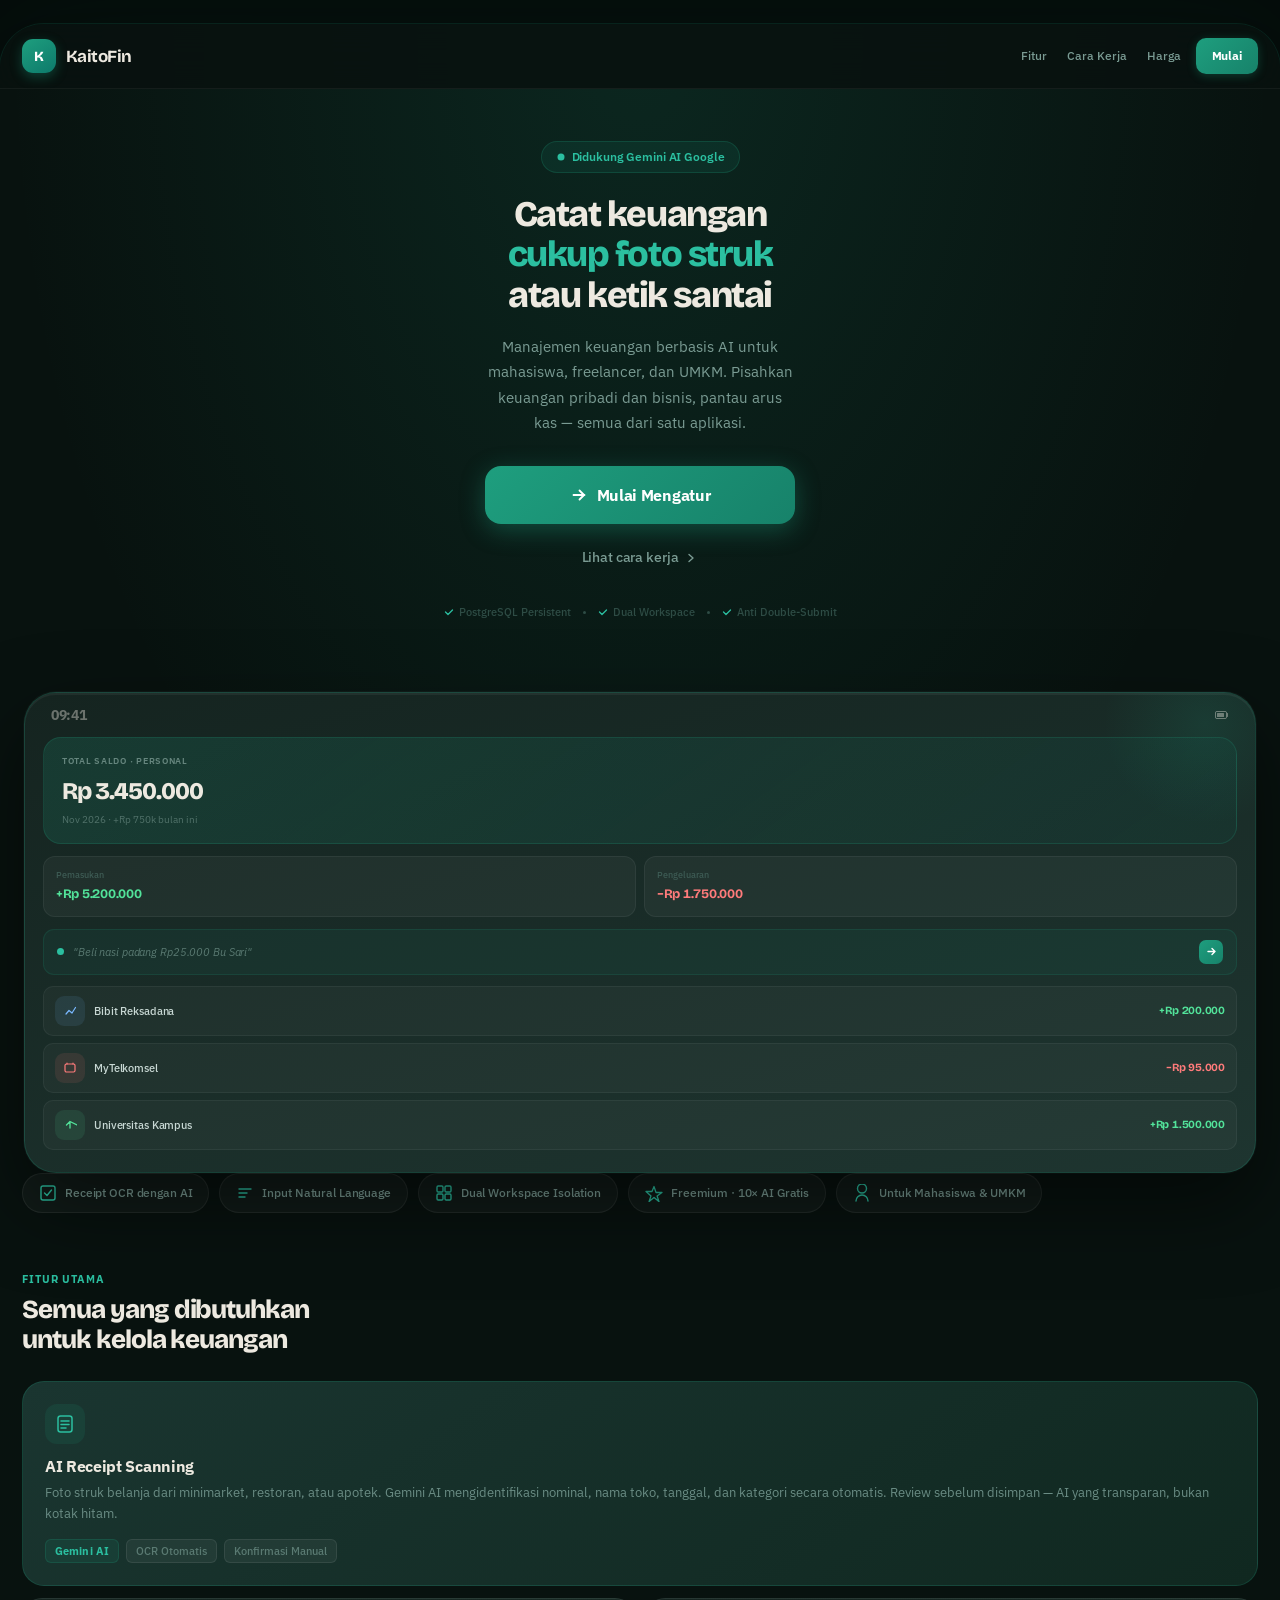
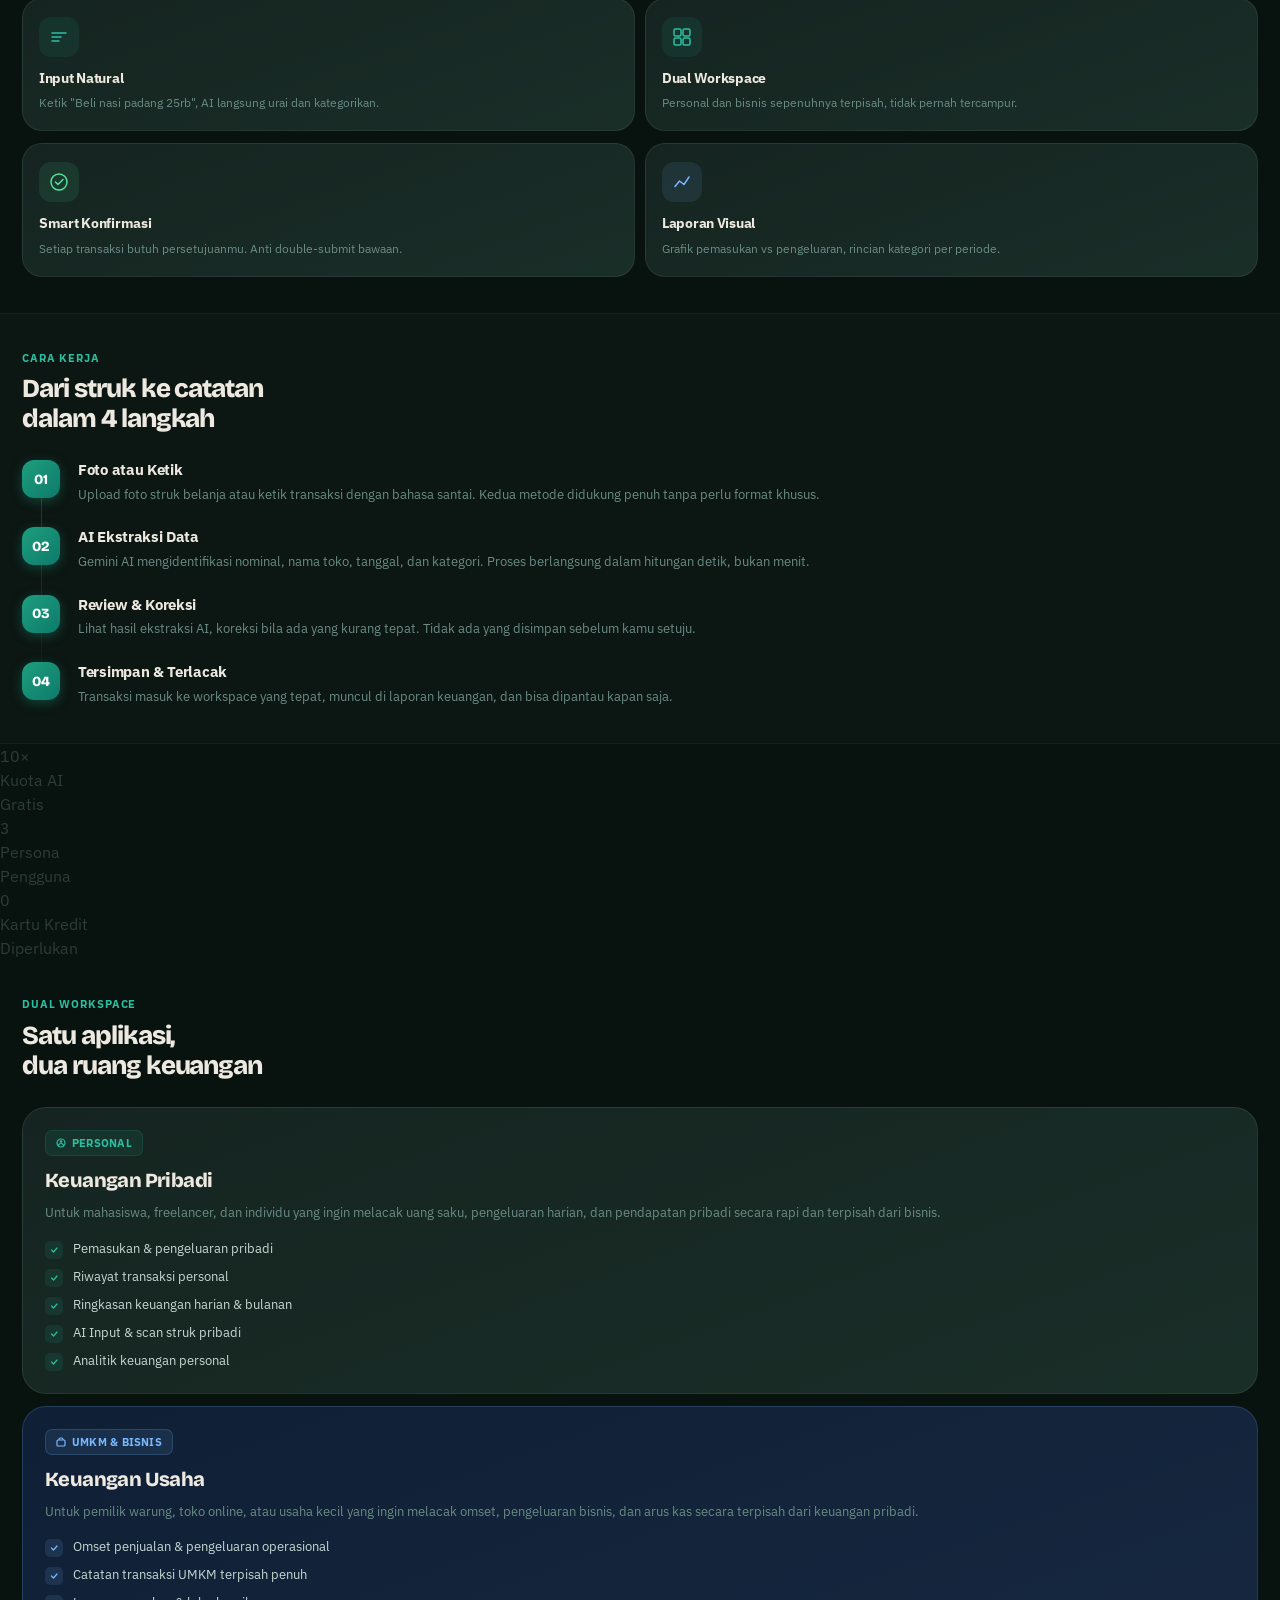
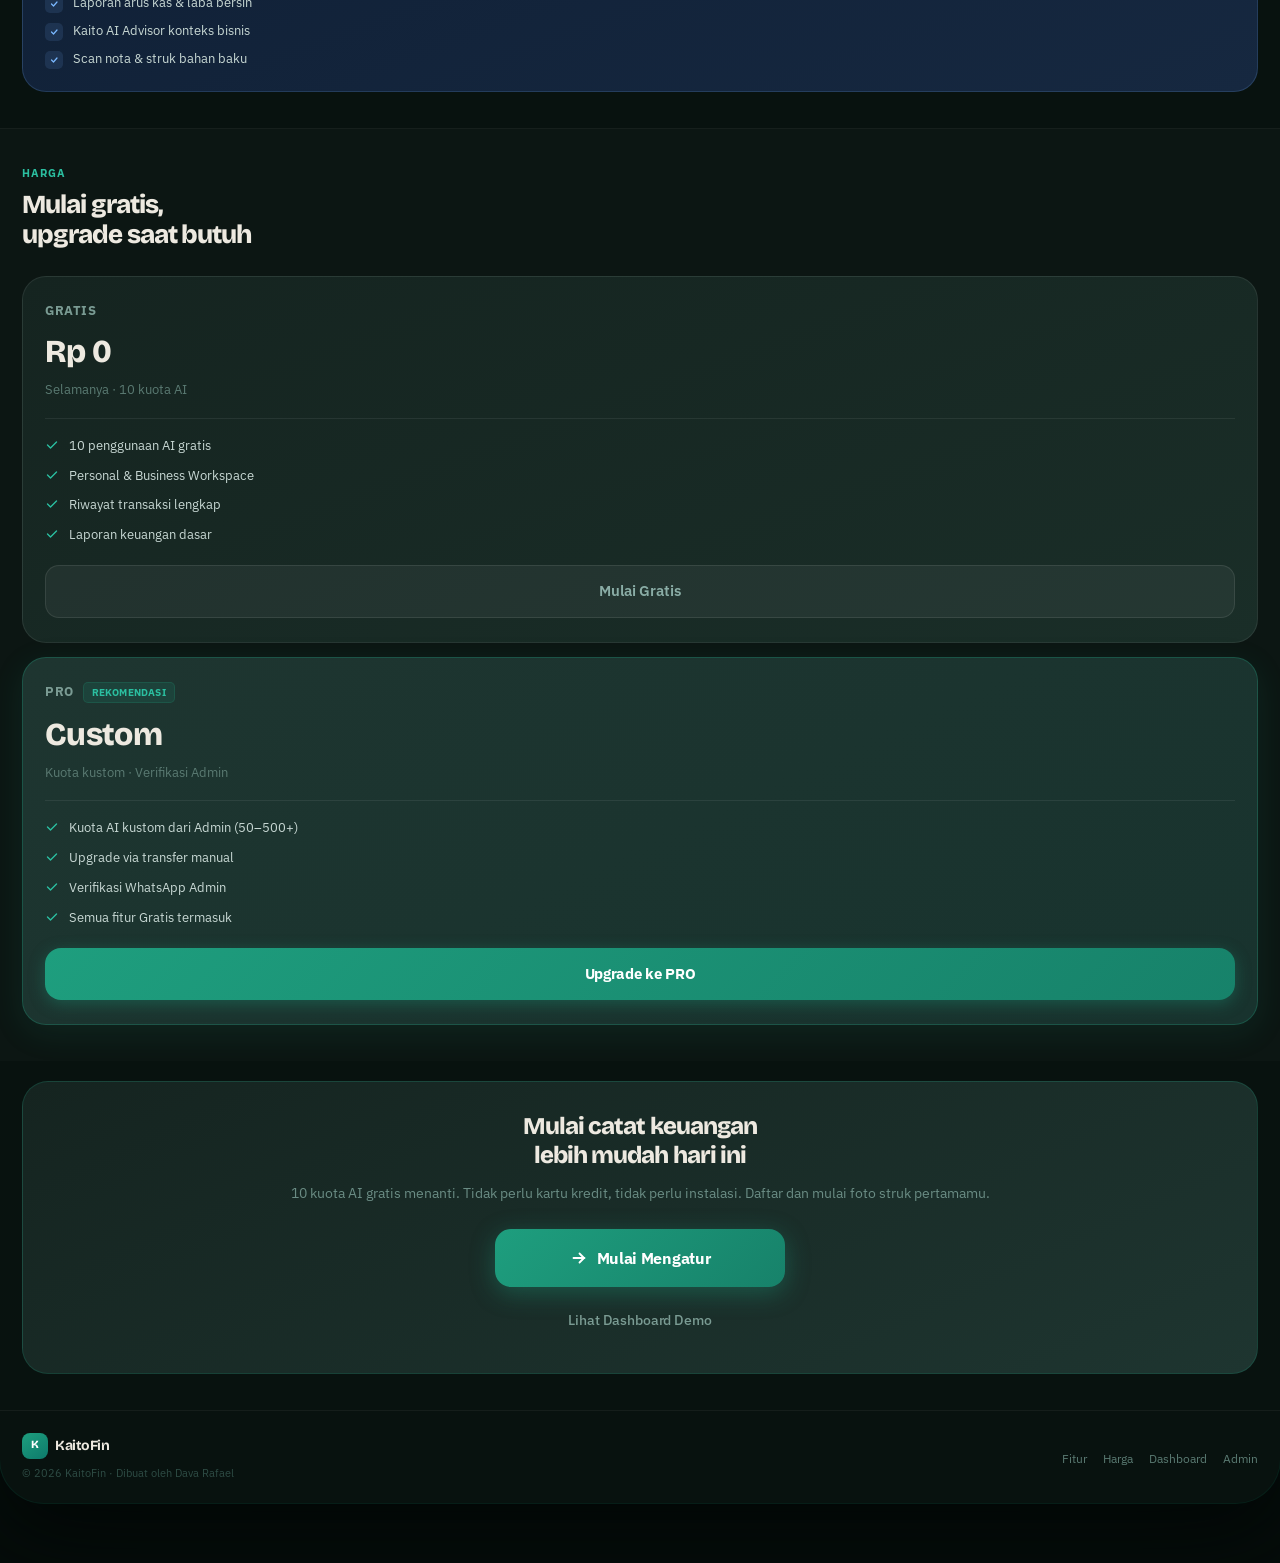
==== commit c1a5f485: "tes" ====
--- a/index.html
+++ b/index.html
@@ -322,6 +322,26 @@
   </section>
 
   <!-- ============================================================
+     TRUST STATS — Full-bleed visual break (anti-monotony)
+     ============================================================ -->
+  <section class="trust-stats-section" aria-labelledby="trust-title">
+    <div class="trust-stats-inner">
+      <div class="trust-stat">
+        <div class="trust-stat-number">10×</div>
+        <p class="trust-stat-label">Kuota AI<br/>Gratis</p>
+      </div>
+      <div class="trust-stat">
+        <div class="trust-stat-number">3</div>
+        <p class="trust-stat-label">Persona<br/>Pengguna</p>
+      </div>
+      <div class="trust-stat">
+        <div class="trust-stat-number">0</div>
+        <p class="trust-stat-label">Kartu Kredit<br/>Diperlukan</p>
+      </div>
+    </div>
+  </section>
+
+  <!-- ============================================================
      WORKSPACE COMPARISON (different anatomy: card pair)
      ============================================================ -->
   <section class="workspace-comparison" id="workspace" aria-labelledby="workspace-title">
--- a/src/styles/mobile.css
+++ b/src/styles/mobile.css
@@ -1455,6 +1455,22 @@
 .ai-form-label {
   font-size: 11px;
   font-weight: 700;
+  color: #8AADA6;
+  margin-bottom: 6px;
+  display: flex;
+  align-items: center;
+  gap: 6px;
+}
+
+.ai-indicator-small {
+  font-size: 10px;
+  font-weight: 700;
+  color: #2BBFA0;
+  background: rgba(30, 158, 126, 0.12);
+  border-radius: 4px;
+  padding: 2px 6px;
+  letter-spacing: 0.02em;
+}
   color: #5A7A72;
   text-transform: uppercase;
   letter-spacing: 0.07em;
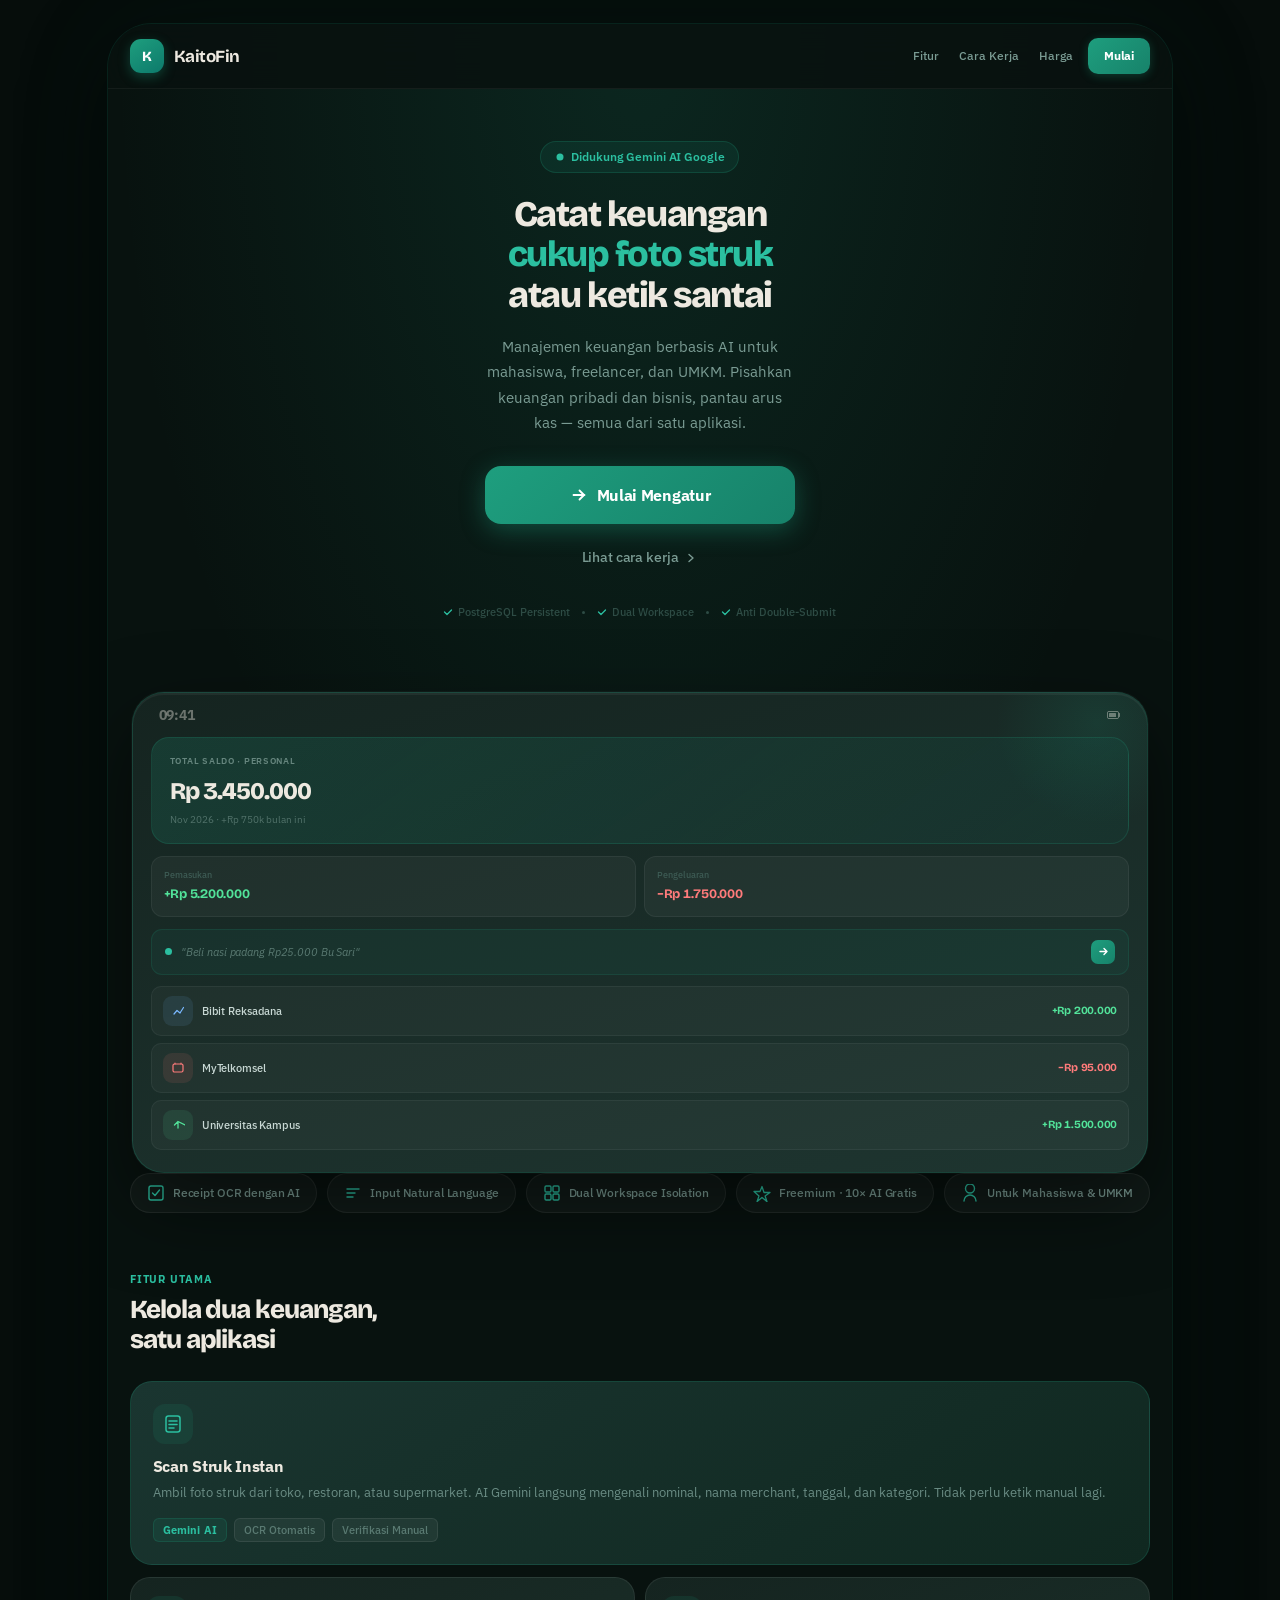
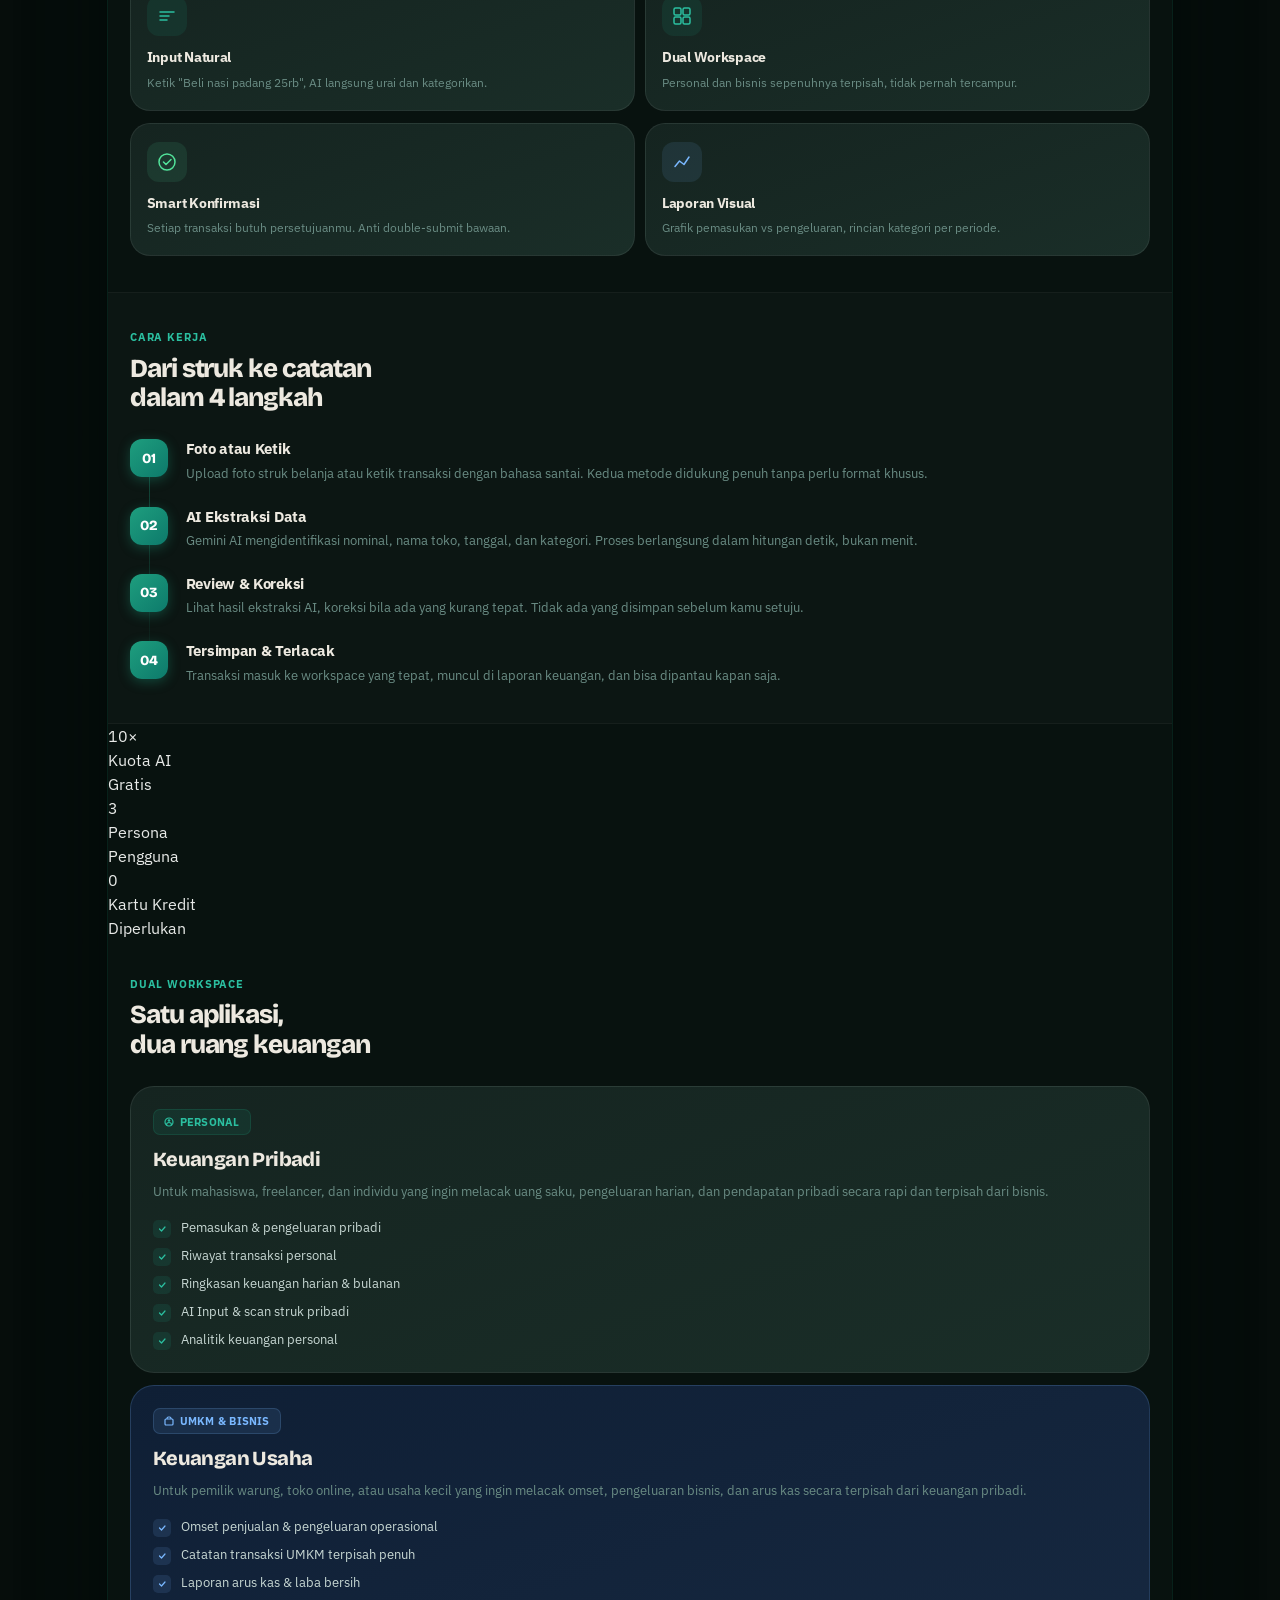
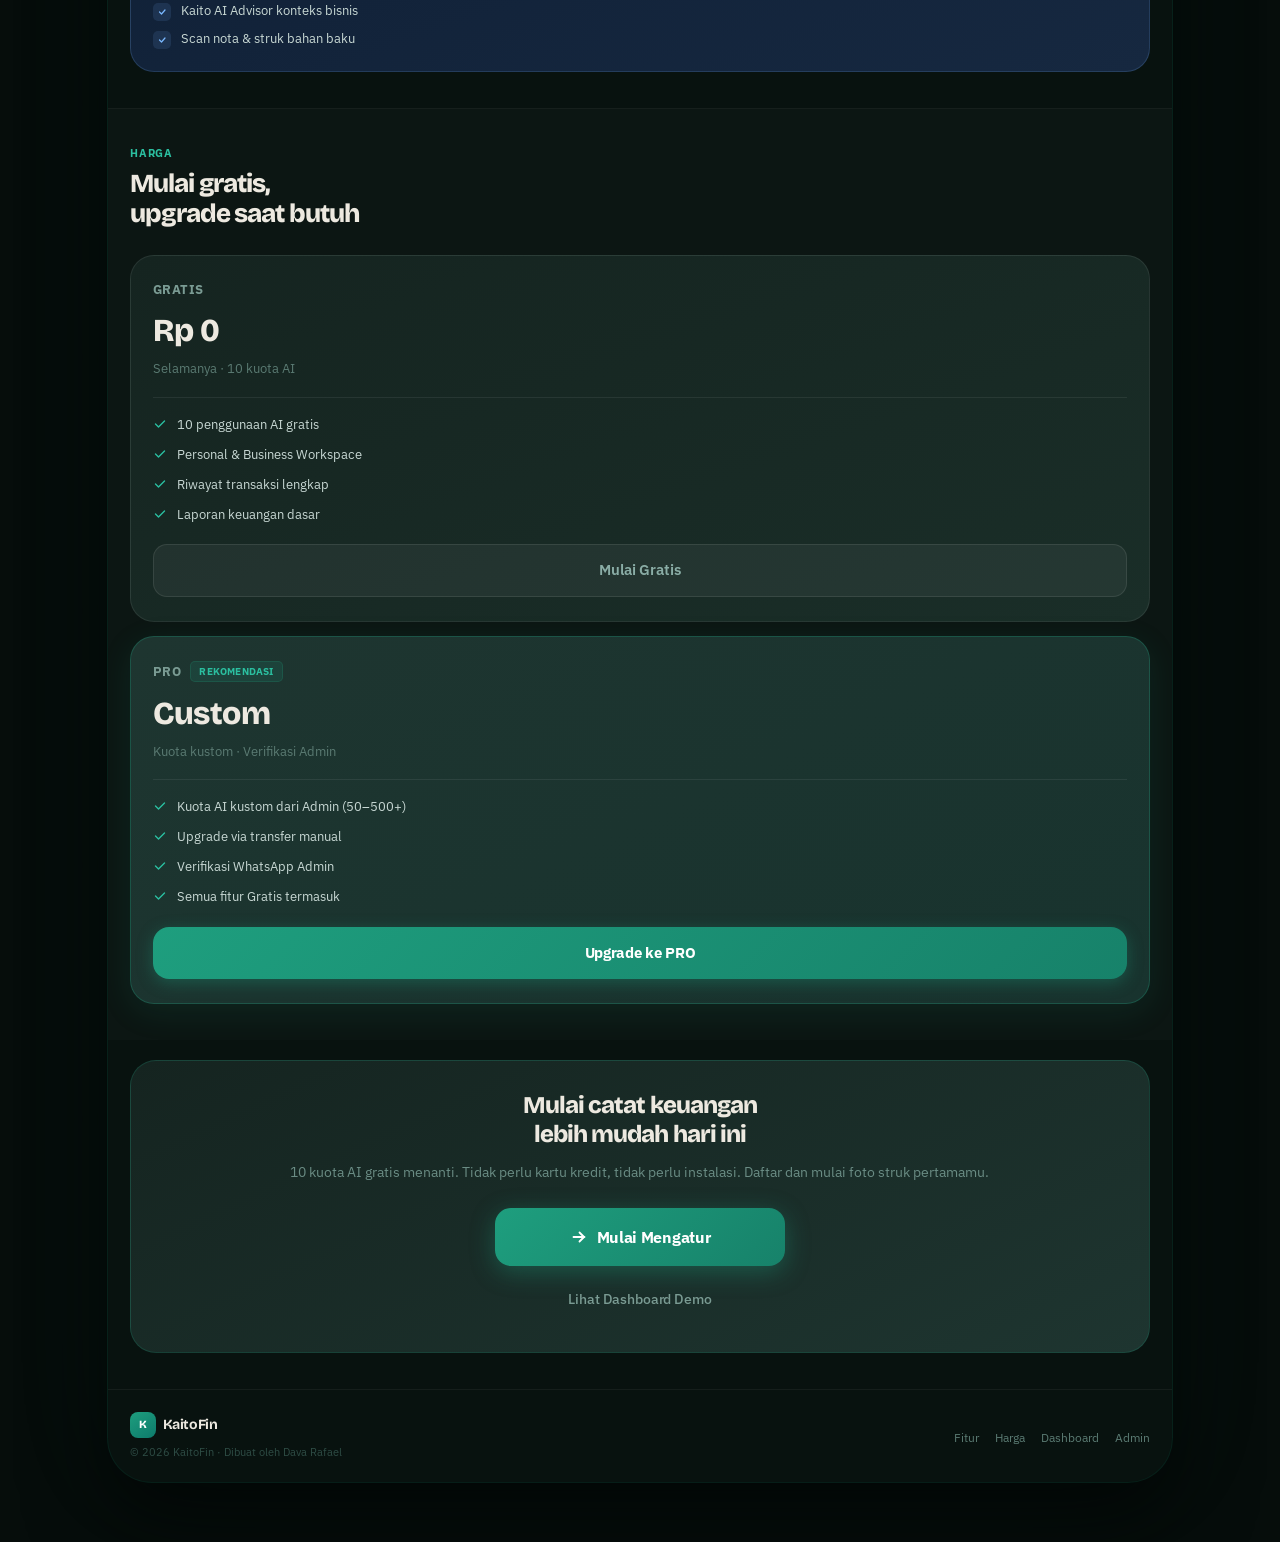
==== commit 0d27faf3: "last" ====
--- a/index.html
+++ b/index.html
@@ -210,7 +210,7 @@
   <section class="landing-features-section" id="fitur" aria-labelledby="features-title">
     <div class="landing-section-eyebrow">Fitur Utama</div>
     <h2 id="features-title" class="landing-section-title">
-      Semua yang dibutuhkan<br/>untuk kelola keuangan
+      Kelola dua keuangan,<br/>satu aplikasi
     </h2>
 
     <div class="feature-cards-grid">
@@ -222,12 +222,12 @@
             <path d="M6 7h8M6 10.5h8M6 14h5" stroke="currentColor" stroke-width="1.5" stroke-linecap="round"/>
           </svg>
         </div>
-        <div class="feature-card-title-m" style="font-size:16px">AI Receipt Scanning</div>
-        <p class="feature-card-desc-m" style="font-size:13px">Foto struk belanja dari minimarket, restoran, atau apotek. Gemini AI mengidentifikasi nominal, nama toko, tanggal, dan kategori secara otomatis. Review sebelum disimpan — AI yang transparan, bukan kotak hitam.</p>
+        <div class="feature-card-title-m" style="font-size:16px">Scan Struk Instan</div>
+        <p class="feature-card-desc-m" style="font-size:13px">Ambil foto struk dari toko, restoran, atau supermarket. AI Gemini langsung mengenali nominal, nama merchant, tanggal, dan kategori. Tidak perlu ketik manual lagi.</p>
         <div style="display:flex;gap:7px;margin-top:14px;flex-wrap:wrap">
           <span style="font-size:11px;font-weight:700;color:#2BBFA0;background:rgba(30,158,126,0.12);border:1px solid rgba(30,158,126,0.2);border-radius:6px;padding:3px 9px;letter-spacing:0.01em">Gemini AI</span>
           <span style="font-size:11px;font-weight:500;color:#5A7A72;background:rgba(255,255,255,0.05);border:1px solid rgba(255,255,255,0.08);border-radius:6px;padding:3px 9px">OCR Otomatis</span>
-          <span style="font-size:11px;font-weight:500;color:#5A7A72;background:rgba(255,255,255,0.05);border:1px solid rgba(255,255,255,0.08);border-radius:6px;padding:3px 9px">Konfirmasi Manual</span>
+          <span style="font-size:11px;font-weight:500;color:#5A7A72;background:rgba(255,255,255,0.05);border:1px solid rgba(255,255,255,0.08);border-radius:6px;padding:3px 9px">Verifikasi Manual</span>
         </div>
       </article>
 
--- a/src/styles/tokens.css
+++ b/src/styles/tokens.css
@@ -11,33 +11,36 @@
    * ----------------------------------------------------------- */
 
   /* Core brand hues — NOT purple, NOT indigo */
-  --brand-primary:     #1A2E2B; /* deep forest charcoal */
-  --brand-secondary:   #2D4A45; /* muted teal-forest     */
-  --brand-accent:      #1E9E7E; /* restrained teal CTA   */
-  --brand-accent-dark: #17826A; /* teal hover            */
-  --brand-accent-light:#E6F7F3; /* teal subtle           */
-  --brand-accent-muted:#B3E8DC; /* teal muted            */
+  /* FINTECH PREMIUM DARK MODE PALETTE */
+  --brand-primary:     #08140F; /* ultra-deep charcoal   */
+  --brand-secondary:   #10221B; /* secondary surface     */
+  --brand-accent:      #16A085; /* primary emerald-teal  */
+  --brand-accent-dark: #0D7A6B; /* teal hover/pressed    */
+  --brand-accent-light:#27C77B; /* bright secondary      */
+  --brand-accent-muted:#91AAA0; /* teal muted/secondary  */
 
   /* -----------------------------------------------------------
    * SURFACE LAYERS — elevation via lightness, NOT shadows
-   * ----------------------------------------------------------- */
-  --surface-page:     #F7F5F1; /* warm parchment        */
-  --surface-card:     #FFFFFF; /* pure white cards       */
-  --surface-elevated: #FDFCFA; /* slightly elevated      */
-  --surface-inset:    #F0EDE7; /* inset sections         */
-  --surface-dark:     #1A2E2B; /* inverse sections       */
-  --surface-dark-card:#243B36; /* dark mode cards        */
-
-  /* -----------------------------------------------------------
-   * TYPOGRAPHY COLORS
-   * ----------------------------------------------------------- */
-  --text-primary:   #12201D; /* deep forest text        */
-  --text-body:      #2C3D39; /* body reading text       */
-  --text-secondary: #4A6259; /* secondary / metadata    */
-  --text-muted:     #7A938D; /* muted / placeholder     */
-  --text-disabled:  #B0C4BE; /* disabled states         */
-  --text-on-dark:   #F0EDE7; /* text on dark surface    */
-  --text-on-dark-2: #A8C5BD; /* secondary on dark       */
+   * DARK FINTECH: Multiple dark surface levels
+   * ----------------------------------------------------------- */
+  --surface-page:     #08140F; /* page background        */
+  --surface-card:     #142820; /* primary card           */
+  --surface-elevated: #1A3A30; /* elevated card          */
+  --surface-inset:    #0F2821; /* inset sections         */
+  --surface-dark:     #0D1F1A; /* darkest surface        */
+  --surface-dark-card:#152420; /* dark mode cards        */
+
+  /* -----------------------------------------------------------
+   * TYPOGRAPHY COLORS — Dark Mode Fintech
+   * High contrast for accessibility (WCAG AA+)
+   * ----------------------------------------------------------- */
+  --text-primary:   #F5F7F5; /* warm white text         */
+  --text-body:      #E8EAE8; /* body text               */
+  --text-secondary: #91AAA0; /* secondary / metadata    */
+  --text-muted:     #6B8680; /* muted / placeholder     */
+  --text-disabled:  #4A6259; /* disabled states         */
+  --text-on-dark:   #F5F7F5; /* text on dark surface    */
+  --text-on-dark-2: #91AAA0; /* secondary on dark       */
   --text-on-accent: #FFFFFF; /* text on teal CTA        */
 
   /* -----------------------------------------------------------
@@ -49,20 +52,22 @@
   --border-strong:   #B0AAA0; /* strong/emphasized       */
 
   /* -----------------------------------------------------------
-   * SEMANTIC COLORS — financial meaning
-   * CRITICAL: direction ≠ judgment (up can be bad for expenses)
-   * ----------------------------------------------------------- */
-  --income-color:    #15803D; /* income / positive       */
-  --income-bg:       #F0FDF4; /* income background       */
-  --income-border:   #BBF7D0; /* income border           */
-  --expense-color:   #B91C1C; /* expense / negative      */
-  --expense-bg:      #FEF2F2; /* expense background      */
-  --expense-border:  #FECACA; /* expense border          */
-  --warning-color:   #B45309; /* warning / caution       */
-  --warning-bg:      #FFFBEB; /* warning background      */
-  --warning-border:  #FCD34D; /* warning border          */
-  --neutral-color:   #4A6259; /* neutral indicator       */
-  --neutral-bg:      #F0EDE7; /* neutral background      */
+   * SEMANTIC COLORS — financial meaning (DARK MODE)
+   * Green for income (positive cash flow)
+   * Red for expenses (cash outflow)
+   * Amber for warnings/alerts
+   * ----------------------------------------------------------- */
+  --income-color:    #35D98A; /* bright income green     */
+  --income-bg:       rgba(53, 217, 138, 0.12); /* green tint      */
+  --income-border:   rgba(53, 217, 138, 0.25); /* green border    */
+  --expense-color:   #F16D76; /* muted coral red        */
+  --expense-bg:      rgba(241, 109, 118, 0.12); /* red tint       */
+  --expense-border:  rgba(241, 109, 118, 0.25); /* red border     */
+  --warning-color:   #F59E0B; /* amber / caution         */
+  --warning-bg:      rgba(245, 158, 11, 0.12); /* amber tint     */
+  --warning-border:  rgba(245, 158, 11, 0.25); /* amber border   */
+  --neutral-color:   #91AAA0; /* neutral gray-green      */
+  --neutral-bg:      rgba(145, 170, 160, 0.12); /* neutral tint   */
 
   /* -----------------------------------------------------------
    * AI / PROCESSING STATES
@@ -238,3 +243,561 @@
   white-space: nowrap;
   border: 0;
 }
+/* ============================================================
+   PREMIUM FINTECH COMPONENT TOKENS & UTILITIES
+   For Transactions, Analytics, and Profile page redesigns
+   ============================================================ */
+
+/* Summary Card Styles (Income/Expense/Balance KPIs) */
+.summary-card {
+  background: var(--surface-card);
+  border: 1px solid var(--border-default);
+  border-radius: 16px;
+  padding: 16px;
+  display: flex;
+  flex-direction: column;
+  gap: 8px;
+  transition: all 250ms var(--ease-out);
+}
+
+.summary-card:hover {
+  border-color: var(--border-strong);
+  background: var(--surface-elevated);
+}
+
+.summary-card-label {
+  font-size: 11px;
+  font-weight: 600;
+  color: var(--text-secondary);
+  text-transform: uppercase;
+  letter-spacing: 0.05em;
+}
+
+.summary-card-amount {
+  font-size: 24px;
+  font-weight: 700;
+  color: var(--text-primary);
+  font-variant-numeric: tabular-nums;
+}
+
+.summary-card-delta {
+  font-size: 12px;
+  font-weight: 500;
+  color: var(--text-secondary);
+}
+
+/* Recent Activity / Transaction Row */
+.transaction-row {
+  display: flex;
+  align-items: center;
+  gap: 12px;
+  padding: 14px 0;
+  border-bottom: 1px solid var(--border-muted);
+  transition: background 150ms var(--ease-out);
+}
+
+.transaction-row:last-child {
+  border-bottom: none;
+}
+
+.transaction-row:hover {
+  background: rgba(255, 255, 255, 0.02);
+  border-radius: 8px;
+  padding-left: 8px;
+  padding-right: 8px;
+}
+
+.transaction-icon {
+  width: 44px;
+  height: 44px;
+  border-radius: 12px;
+  display: flex;
+  align-items: center;
+  justify-content: center;
+  flex-shrink: 0;
+  font-weight: 500;
+  font-size: 18px;
+}
+
+.transaction-icon.income {
+  background: rgba(53, 217, 138, 0.15);
+  color: var(--income-color);
+}
+
+.transaction-icon.expense {
+  background: rgba(241, 109, 118, 0.15);
+  color: var(--expense-color);
+}
+
+.transaction-details {
+  flex: 1;
+  display: flex;
+  flex-direction: column;
+  gap: 3px;
+}
+
+.transaction-name {
+  font-size: 14px;
+  font-weight: 600;
+  color: var(--text-primary);
+}
+
+.transaction-category {
+  font-size: 12px;
+  color: var(--text-secondary);
+}
+
+.transaction-time {
+  font-size: 11px;
+  color: var(--text-muted);
+}
+
+.transaction-amount {
+  font-size: 15px;
+  font-weight: 700;
+  font-variant-numeric: tabular-nums;
+  text-align: right;
+}
+
+.transaction-amount.income {
+  color: var(--income-color);
+}
+
+.transaction-amount.expense {
+  color: var(--expense-color);
+}
+
+/* Analytics Chart Card */
+.chart-card {
+  background: var(--surface-card);
+  border: 1px solid var(--border-default);
+  border-radius: 16px;
+  padding: 18px;
+  display: flex;
+  flex-direction: column;
+  gap: 14px;
+}
+
+.chart-header {
+  display: flex;
+  flex-direction: column;
+  gap: 8px;
+}
+
+.chart-title {
+  font-size: 16px;
+  font-weight: 700;
+  color: var(--text-primary);
+}
+
+.chart-subtitle {
+  font-size: 12px;
+  color: var(--text-secondary);
+}
+
+.chart-legend {
+  display: flex;
+  gap: 16px;
+  flex-wrap: wrap;
+}
+
+.legend-item {
+  display: flex;
+  align-items: center;
+  gap: 6px;
+  font-size: 12px;
+  color: var(--text-secondary);
+}
+
+.legend-dot {
+  width: 8px;
+  height: 8px;
+  border-radius: 2px;
+}
+
+.chart-body {
+  min-height: 280px;
+  display: flex;
+  align-items: flex-end;
+  justify-content: space-around;
+  gap: 8px;
+  padding: 16px 0;
+}
+
+/* Category Breakdown */
+.category-item {
+  display: flex;
+  align-items: center;
+  gap: 12px;
+  padding: 14px 0;
+  border-bottom: 1px solid var(--border-muted);
+}
+
+.category-item:last-child {
+  border-bottom: none;
+}
+
+.category-icon {
+  width: 40px;
+  height: 40px;
+  border-radius: 10px;
+  display: flex;
+  align-items: center;
+  justify-content: center;
+  flex-shrink: 0;
+  font-size: 18px;
+}
+
+.category-info {
+  flex: 1;
+  display: flex;
+  flex-direction: column;
+  gap: 4px;
+}
+
+.category-name {
+  font-size: 13px;
+  font-weight: 600;
+  color: var(--text-primary);
+}
+
+.category-percentage {
+  font-size: 11px;
+  color: var(--text-secondary);
+}
+
+.category-bar-wrapper {
+  width: 100%;
+  height: 6px;
+  background: rgba(255, 255, 255, 0.05);
+  border-radius: 3px;
+  overflow: hidden;
+  margin-top: 6px;
+}
+
+.category-bar {
+  height: 100%;
+  background: var(--expense-color);
+  border-radius: 3px;
+  transition: width 300ms var(--ease-out);
+}
+
+.category-amount {
+  font-size: 13px;
+  font-weight: 700;
+  color: var(--text-primary);
+  text-align: right;
+  font-variant-numeric: tabular-nums;
+}
+
+/* Pro Upgrade Card */
+.pro-card {
+  background: var(--gradient-pro);
+  border: none;
+  border-radius: 18px;
+  padding: 24px 18px;
+  position: relative;
+  overflow: hidden;
+  display: flex;
+  flex-direction: column;
+  gap: 14px;
+  cursor: pointer;
+  transition: all 250ms var(--ease-out);
+}
+
+.pro-card::before {
+  content: '';
+  position: absolute;
+  top: -50%;
+  right: -50%;
+  width: 200%;
+  height: 200%;
+  background: radial-gradient(circle, rgba(255,255,255,0.1) 0%, transparent 70%);
+  pointer-events: none;
+}
+
+.pro-card:hover {
+  transform: translateY(-4px);
+  box-shadow: 0 12px 40px rgba(22, 160, 133, 0.25);
+}
+
+.pro-badge {
+  display: inline-flex;
+  align-items: center;
+  gap: 6px;
+  width: fit-content;
+  background: rgba(255, 255, 255, 0.2);
+  backdrop-filter: blur(10px);
+  border: 1px solid rgba(255, 255, 255, 0.3);
+  border-radius: 10px;
+  padding: 8px 12px;
+  font-size: 11px;
+  font-weight: 600;
+  color: #ffffff;
+}
+
+.pro-title {
+  font-size: 18px;
+  font-weight: 700;
+  color: #ffffff;
+  position: relative;
+  z-index: 1;
+}
+
+.pro-description {
+  font-size: 13px;
+  color: rgba(255, 255, 255, 0.9);
+  line-height: 1.5;
+  position: relative;
+  z-index: 1;
+}
+
+.pro-features-list {
+  list-style: none;
+  display: flex;
+  flex-direction: column;
+  gap: 8px;
+  position: relative;
+  z-index: 1;
+}
+
+.pro-feature {
+  display: flex;
+  align-items: center;
+  gap: 8px;
+  font-size: 12px;
+  color: rgba(255, 255, 255, 0.9);
+}
+
+.pro-feature-check {
+  width: 18px;
+  height: 18px;
+  border-radius: 4px;
+  background: rgba(255, 255, 255, 0.2);
+  display: flex;
+  align-items: center;
+  justify-content: center;
+  flex-shrink: 0;
+}
+
+.pro-button {
+  background: #ffffff;
+  color: #16A085;
+  border: none;
+  border-radius: 12px;
+  padding: 12px 16px;
+  font-size: 14px;
+  font-weight: 700;
+  cursor: pointer;
+  transition: all 200ms var(--ease-out);
+  position: relative;
+  z-index: 1;
+  margin-top: 8px;
+}
+
+.pro-button:hover {
+  background: rgba(255, 255, 255, 0.95);
+  transform: scale(1.02);
+}
+
+.pro-button:active {
+  transform: scale(0.98);
+}
+
+/* Empty State */
+.empty-state {
+  display: flex;
+  flex-direction: column;
+  align-items: center;
+  gap: 16px;
+  padding: 40px 24px;
+  text-align: center;
+}
+
+.empty-state-icon {
+  width: 64px;
+  height: 64px;
+  border-radius: 16px;
+  background: rgba(22, 160, 133, 0.1);
+  display: flex;
+  align-items: center;
+  justify-content: center;
+  font-size: 32px;
+  color: var(--brand-accent);
+}
+
+.empty-state-title {
+  font-size: 16px;
+  font-weight: 700;
+  color: var(--text-primary);
+}
+
+.empty-state-description {
+  font-size: 13px;
+  color: var(--text-secondary);
+  line-height: 1.5;
+}
+
+.empty-state-button {
+  background: var(--brand-accent);
+  color: #ffffff;
+  border: none;
+  border-radius: 12px;
+  padding: 12px 20px;
+  font-size: 13px;
+  font-weight: 600;
+  cursor: pointer;
+  transition: all 200ms var(--ease-out);
+  margin-top: 8px;
+}
+
+.empty-state-button:hover {
+  background: var(--brand-accent-dark);
+  transform: translateY(-2px);
+}
+
+/* Section Header */
+.section-header {
+  display: flex;
+  align-items: center;
+  justify-content: space-between;
+  padding: 0 20px 12px;
+  margin-bottom: 12px;
+}
+
+.section-title {
+  font-size: 14px;
+  font-weight: 700;
+  color: var(--text-primary);
+}
+
+.section-action {
+  font-size: 12px;
+  font-weight: 600;
+  color: var(--brand-accent);
+  cursor: pointer;
+  transition: color 200ms var(--ease-out);
+}
+
+.section-action:hover {
+  color: var(--brand-accent-light);
+}
+
+/* Filter Pills */
+.filter-group {
+  display: flex;
+  gap: 6px;
+  padding: 0 20px 14px;
+  overflow-x: auto;
+  overflow-y: hidden;
+}
+
+.filter-pill {
+  background: rgba(255, 255, 255, 0.05);
+  border: 1px solid var(--border-default);
+  border-radius: 10px;
+  padding: 6px 12px;
+  font-size: 12px;
+  font-weight: 500;
+  color: var(--text-secondary);
+  cursor: pointer;
+  white-space: nowrap;
+  flex-shrink: 0;
+  transition: all 200ms var(--ease-out);
+}
+
+.filter-pill:hover {
+  border-color: var(--brand-accent);
+  color: var(--brand-accent);
+}
+
+.filter-pill.active {
+  background: rgba(22, 160, 133, 0.2);
+  border-color: var(--brand-accent);
+  color: var(--text-primary);
+  font-weight: 600;
+}
+
+/* Period Tabs */
+.period-tabs {
+  display: flex;
+  gap: 5px;
+  padding: 0 20px 16px;
+  overflow-x: auto;
+  overflow-y: hidden;
+}
+
+.period-tab {
+  background: rgba(255, 255, 255, 0.04);
+  border: 1px solid var(--border-default);
+  border-radius: 8px;
+  padding: 6px 12px;
+  font-size: 11px;
+  font-weight: 500;
+  color: var(--text-secondary);
+  cursor: pointer;
+  white-space: nowrap;
+  flex-shrink: 0;
+  transition: all 200ms var(--ease-out);
+}
+
+.period-tab:hover {
+  border-color: var(--brand-accent);
+}
+
+.period-tab.active {
+  background: var(--brand-accent);
+  border-color: var(--brand-accent);
+  color: #ffffff;
+  font-weight: 600;
+}
+
+/* Date Group Header */
+.date-group-header {
+  font-size: 11px;
+  font-weight: 700;
+  color: var(--text-secondary);
+  text-transform: uppercase;
+  letter-spacing: 0.05em;
+  padding: 12px 20px 8px;
+  margin-top: 12px;
+}
+
+.date-group-header:first-child {
+  margin-top: 0;
+}
+
+/* Mini Stats Card */
+.mini-stat {
+  background: var(--surface-card);
+  border: 1px solid var(--border-default);
+  border-radius: 12px;
+  padding: 12px;
+  display: flex;
+  flex-direction: column;
+  gap: 6px;
+  text-align: center;
+}
+
+.mini-stat-label {
+  font-size: 11px;
+  color: var(--text-secondary);
+  font-weight: 500;
+}
+
+.mini-stat-value {
+  font-size: 16px;
+  font-weight: 700;
+  color: var(--text-primary);
+  font-variant-numeric: tabular-nums;
+}
+
+/* Scroll bar hide utility */
+.hide-scrollbar {
+  -ms-overflow-style: none;
+  scrollbar-width: none;
+}
+
+.hide-scrollbar::-webkit-scrollbar {
+  display: none;
+}
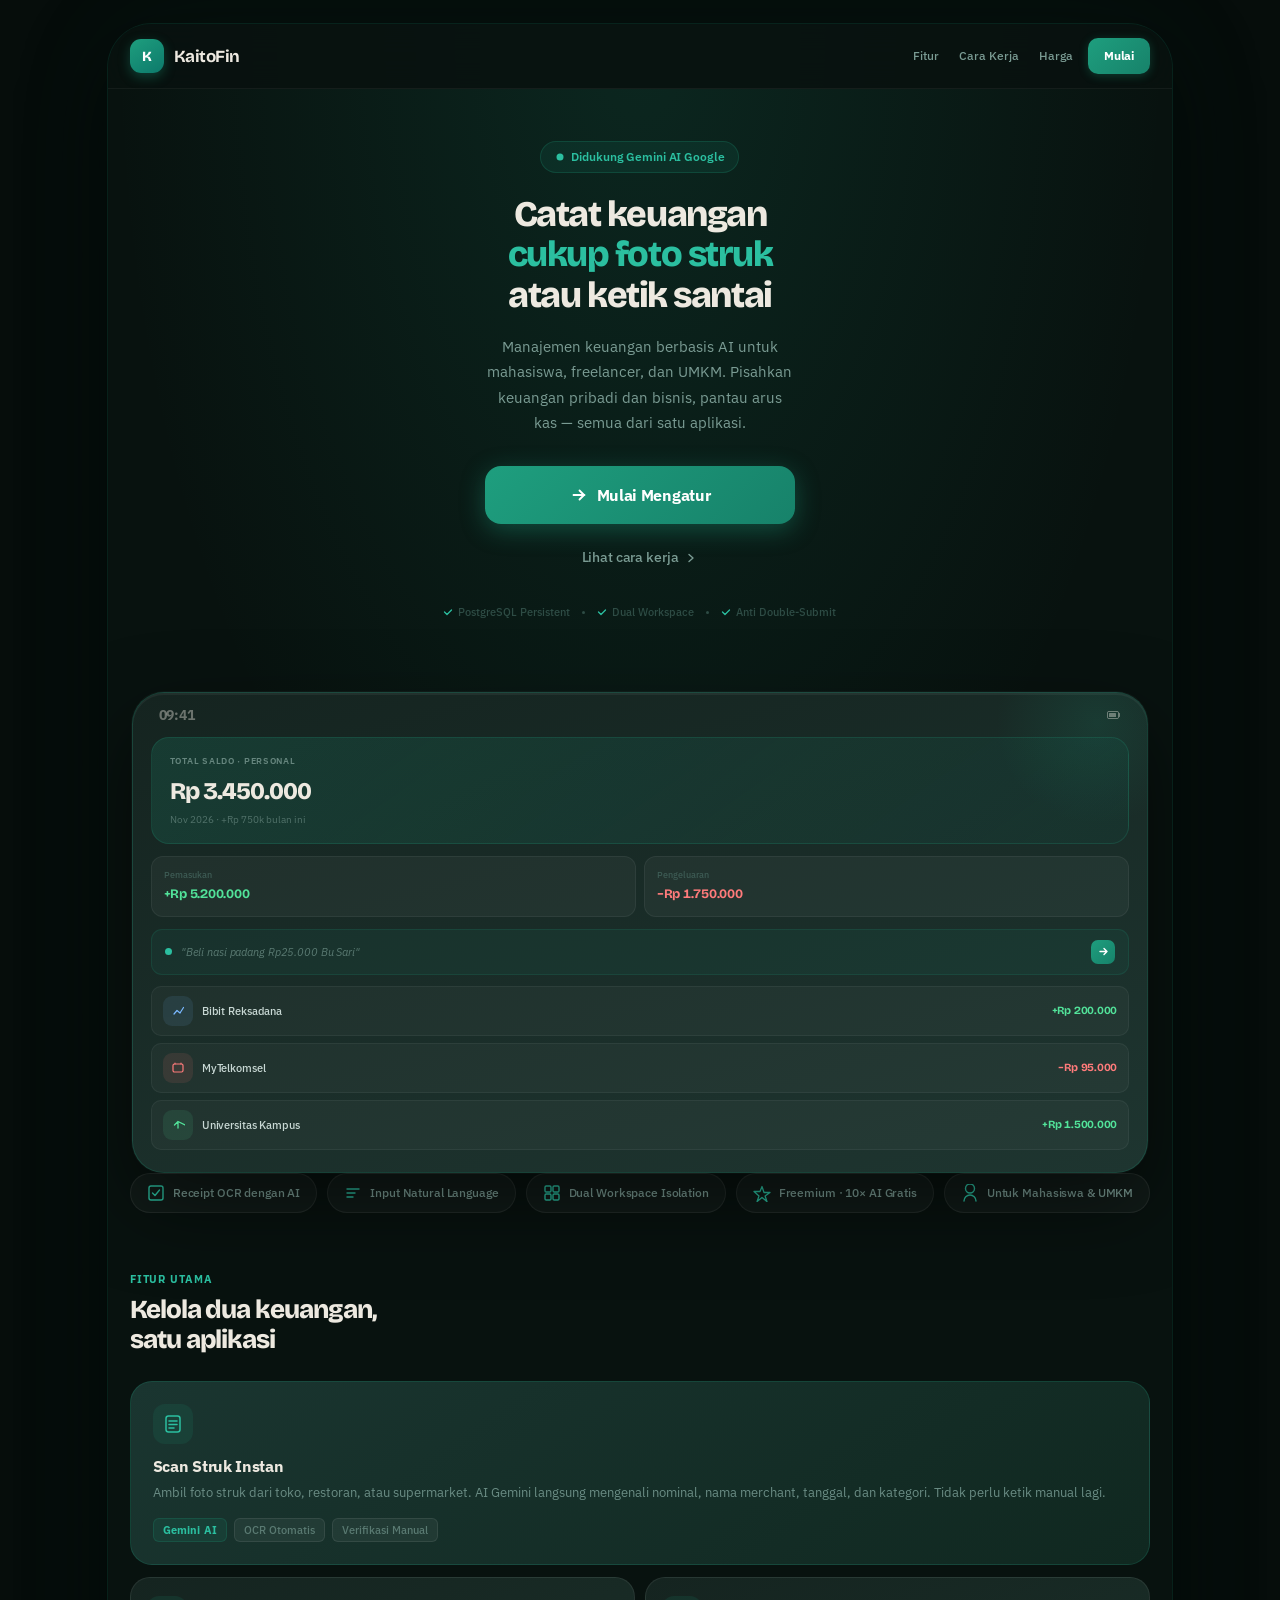
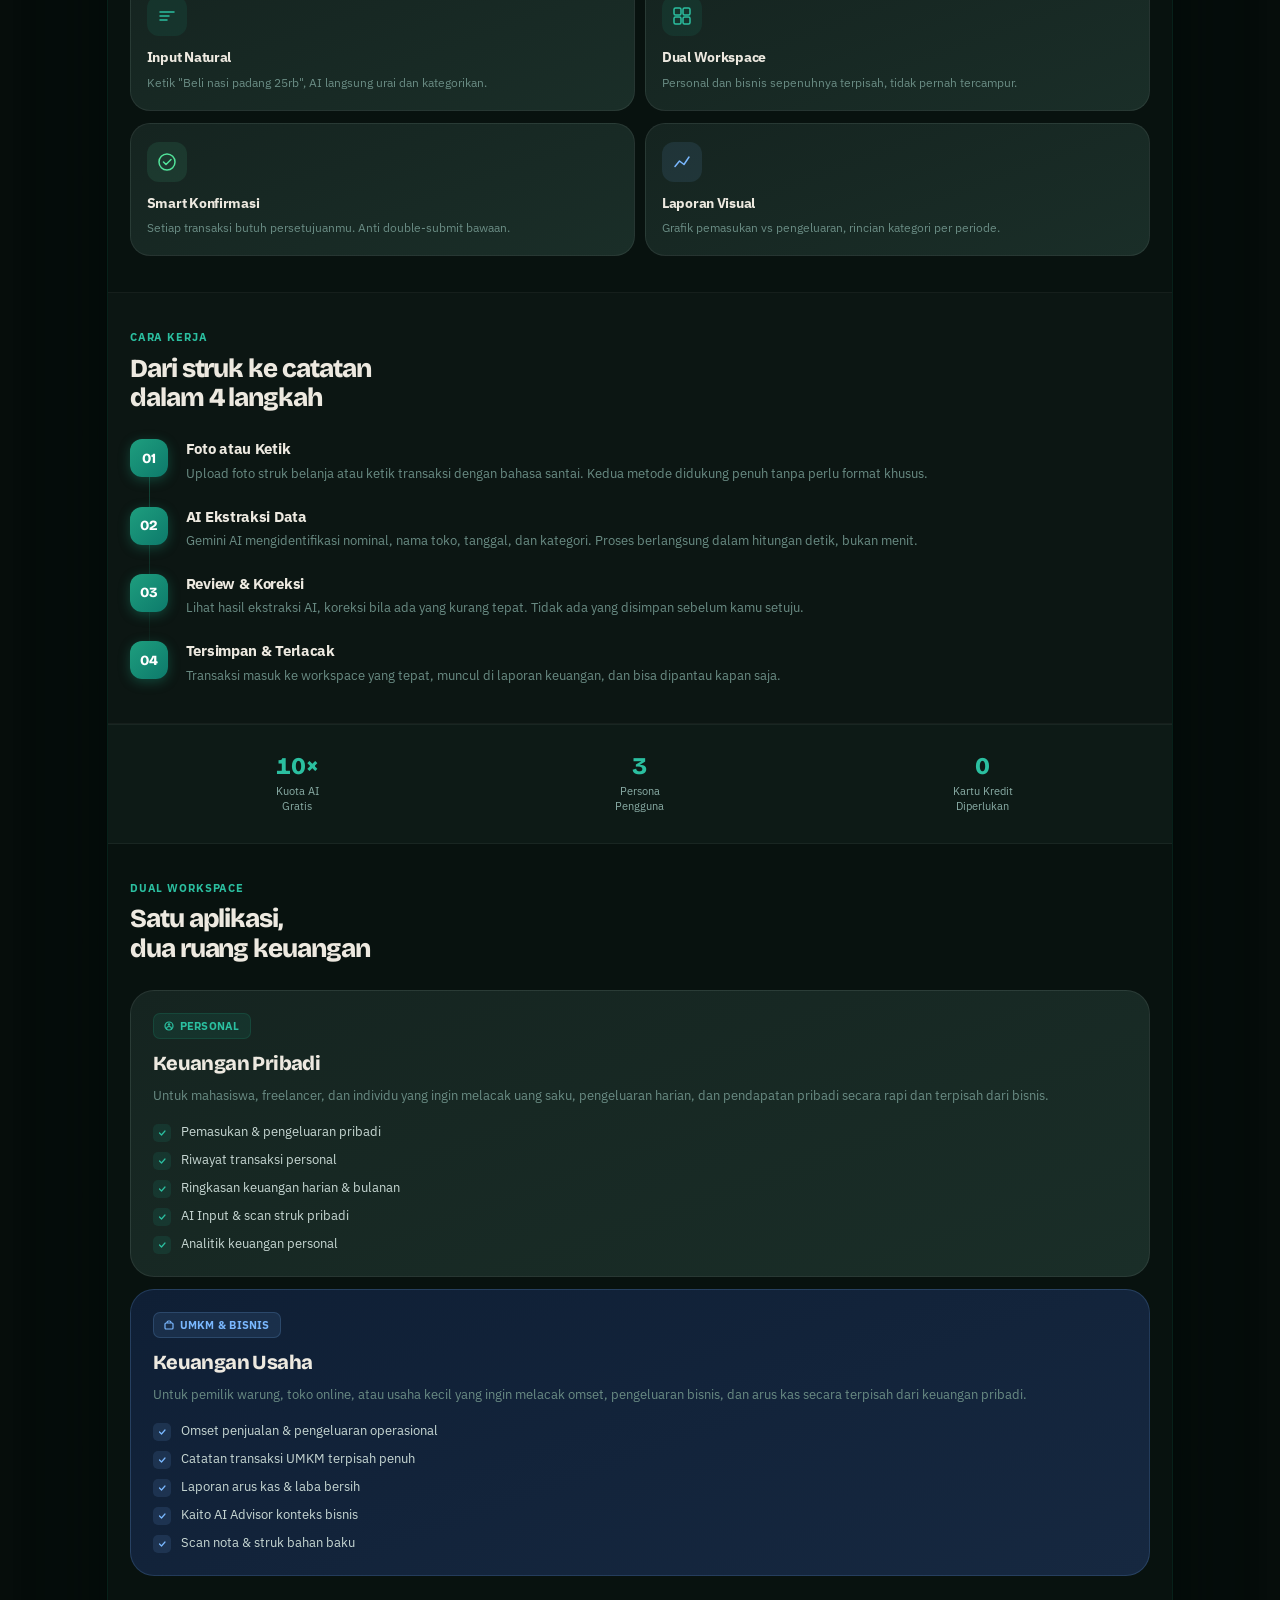
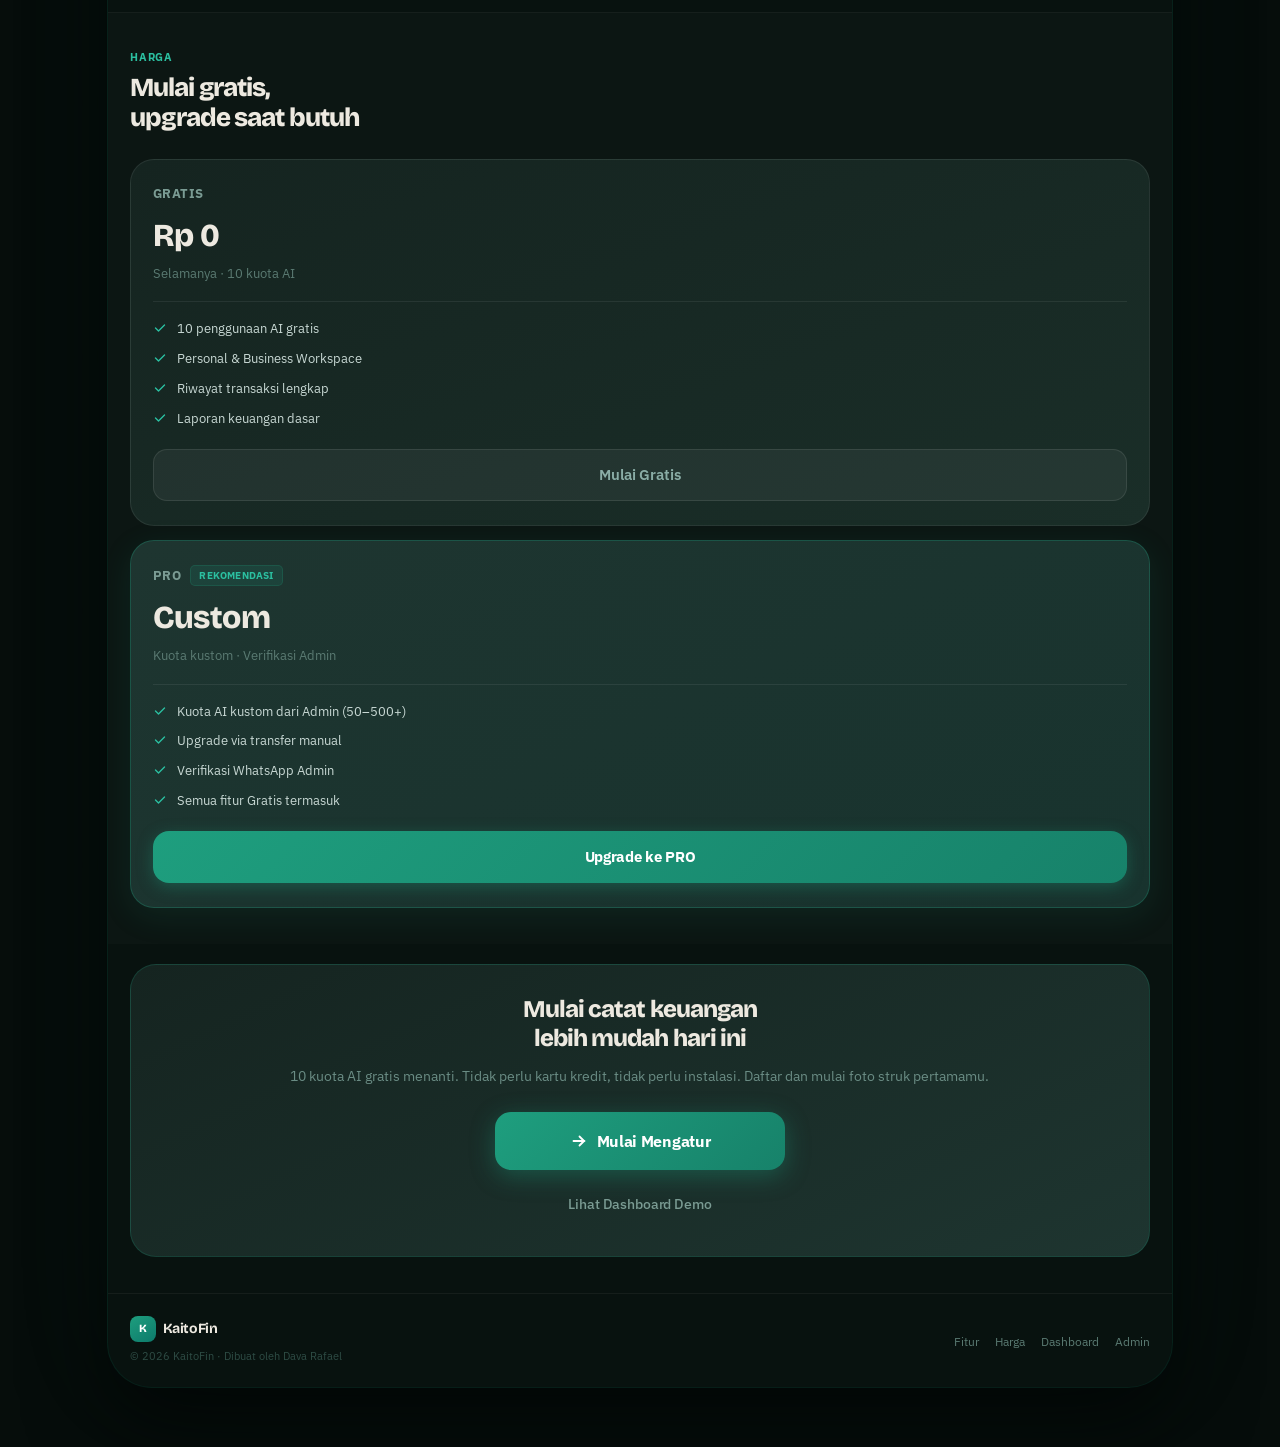
==== commit 7cc96581: "Membenarkan bug pada index.html dimana bug tersebut adalah kata-kata yang tidak diinginkan muncul di" ====
--- a/index.html
+++ b/index.html
@@ -324,7 +324,7 @@
   <!-- ============================================================
      TRUST STATS — Full-bleed visual break (anti-monotony)
      ============================================================ -->
-  <section class="trust-stats-section" aria-labelledby="trust-title">
+  <section class="trust-stats-section" aria-label="Ringkasan paket KaitoFin">
     <div class="trust-stats-inner">
       <div class="trust-stat">
         <div class="trust-stat-number">10×</div>
--- a/src/styles/mobile.css
+++ b/src/styles/mobile.css
@@ -2475,6 +2475,43 @@
   line-height: 1.60;
 }
 
+/* Trust stats */
+.trust-stats-section {
+  padding: 28px 22px;
+  background-color: #0D1A16;
+  border-top: 1px solid rgba(255,255,255,0.05);
+  border-bottom: 1px solid rgba(255,255,255,0.05);
+}
+
+.trust-stats-inner {
+  display: grid;
+  grid-template-columns: repeat(3, minmax(0, 1fr));
+  gap: 8px;
+  text-align: center;
+}
+
+.trust-stat {
+  display: flex;
+  flex-direction: column;
+  align-items: center;
+  gap: 5px;
+}
+
+.trust-stat-number {
+  font-family: var(--font-display);
+  font-size: 24px;
+  font-weight: 800;
+  line-height: 1.1;
+  color: #2BBFA0;
+  font-variant-numeric: tabular-nums;
+}
+
+.trust-stat-label {
+  font-size: 11px;
+  line-height: 1.4;
+  color: #8AADA6;
+}
+
 /* Workspace comparison */
 .workspace-comparison { padding: 36px 22px; }
 
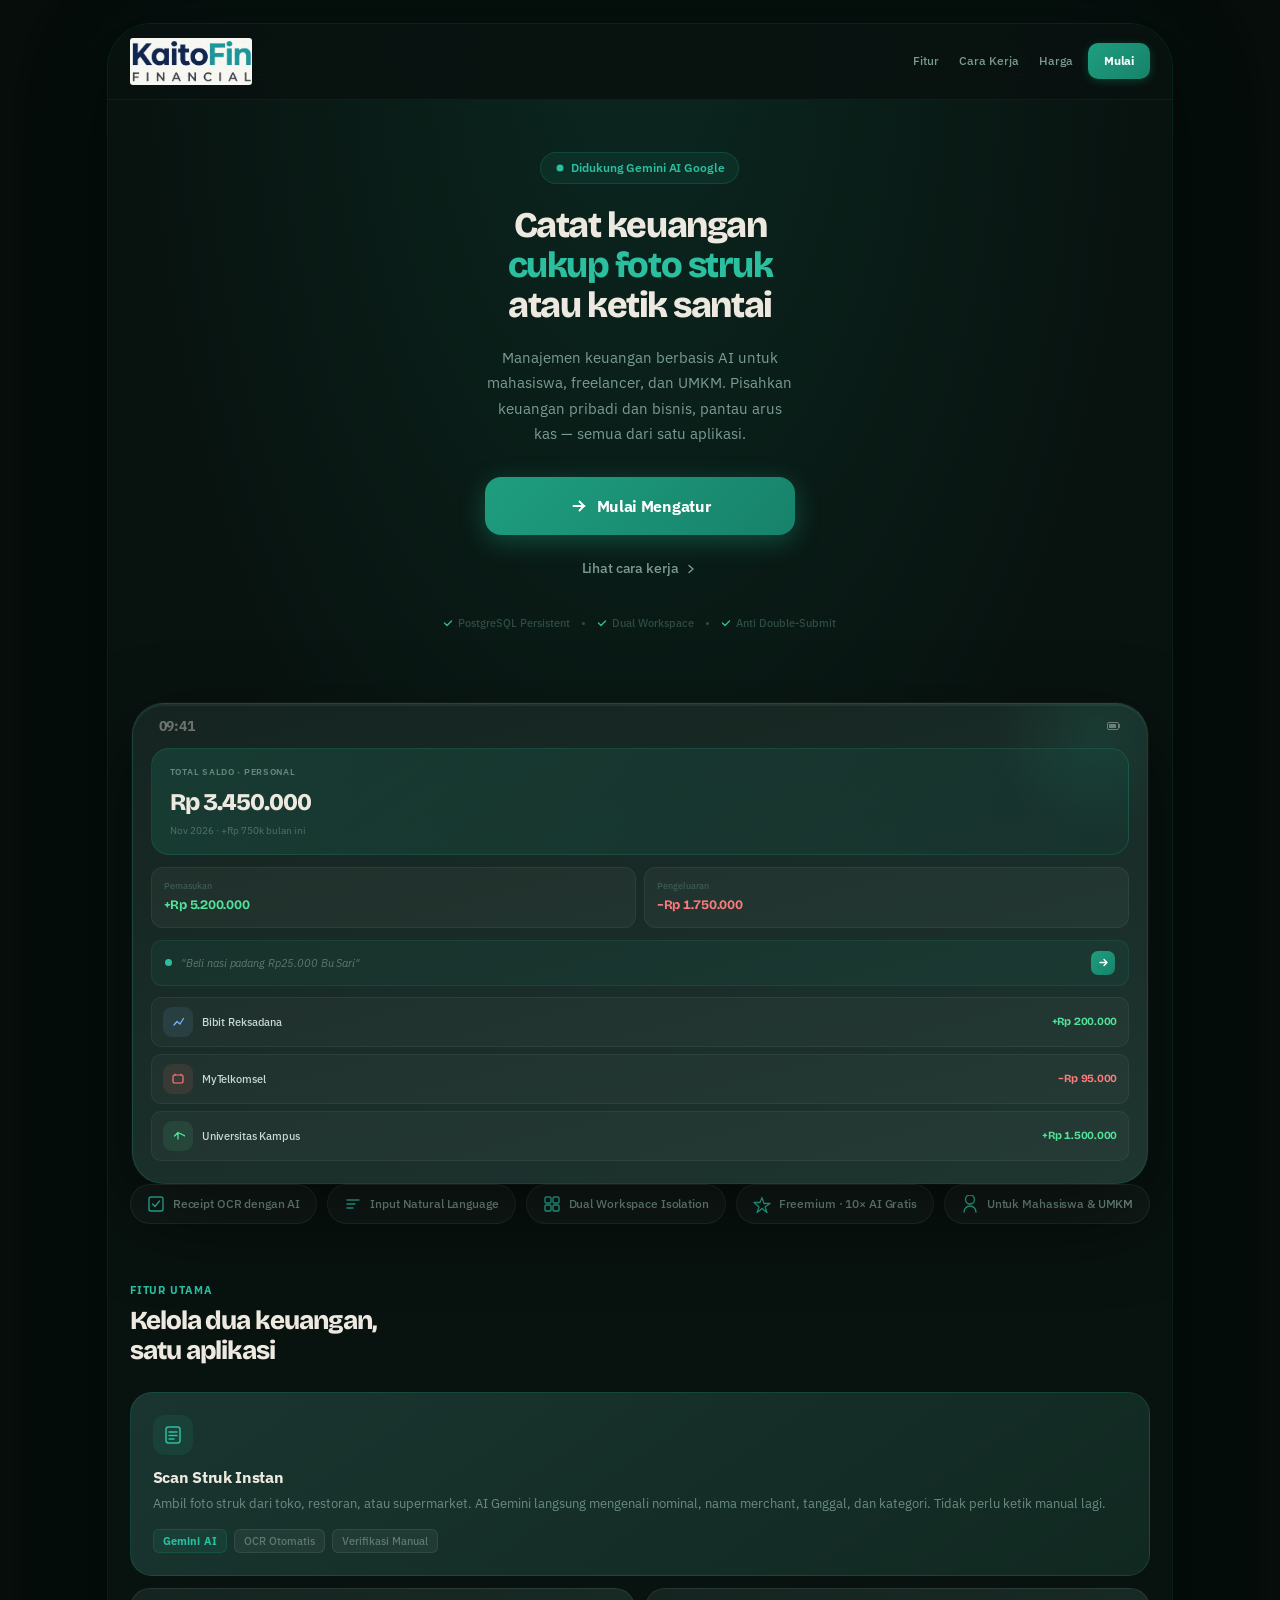
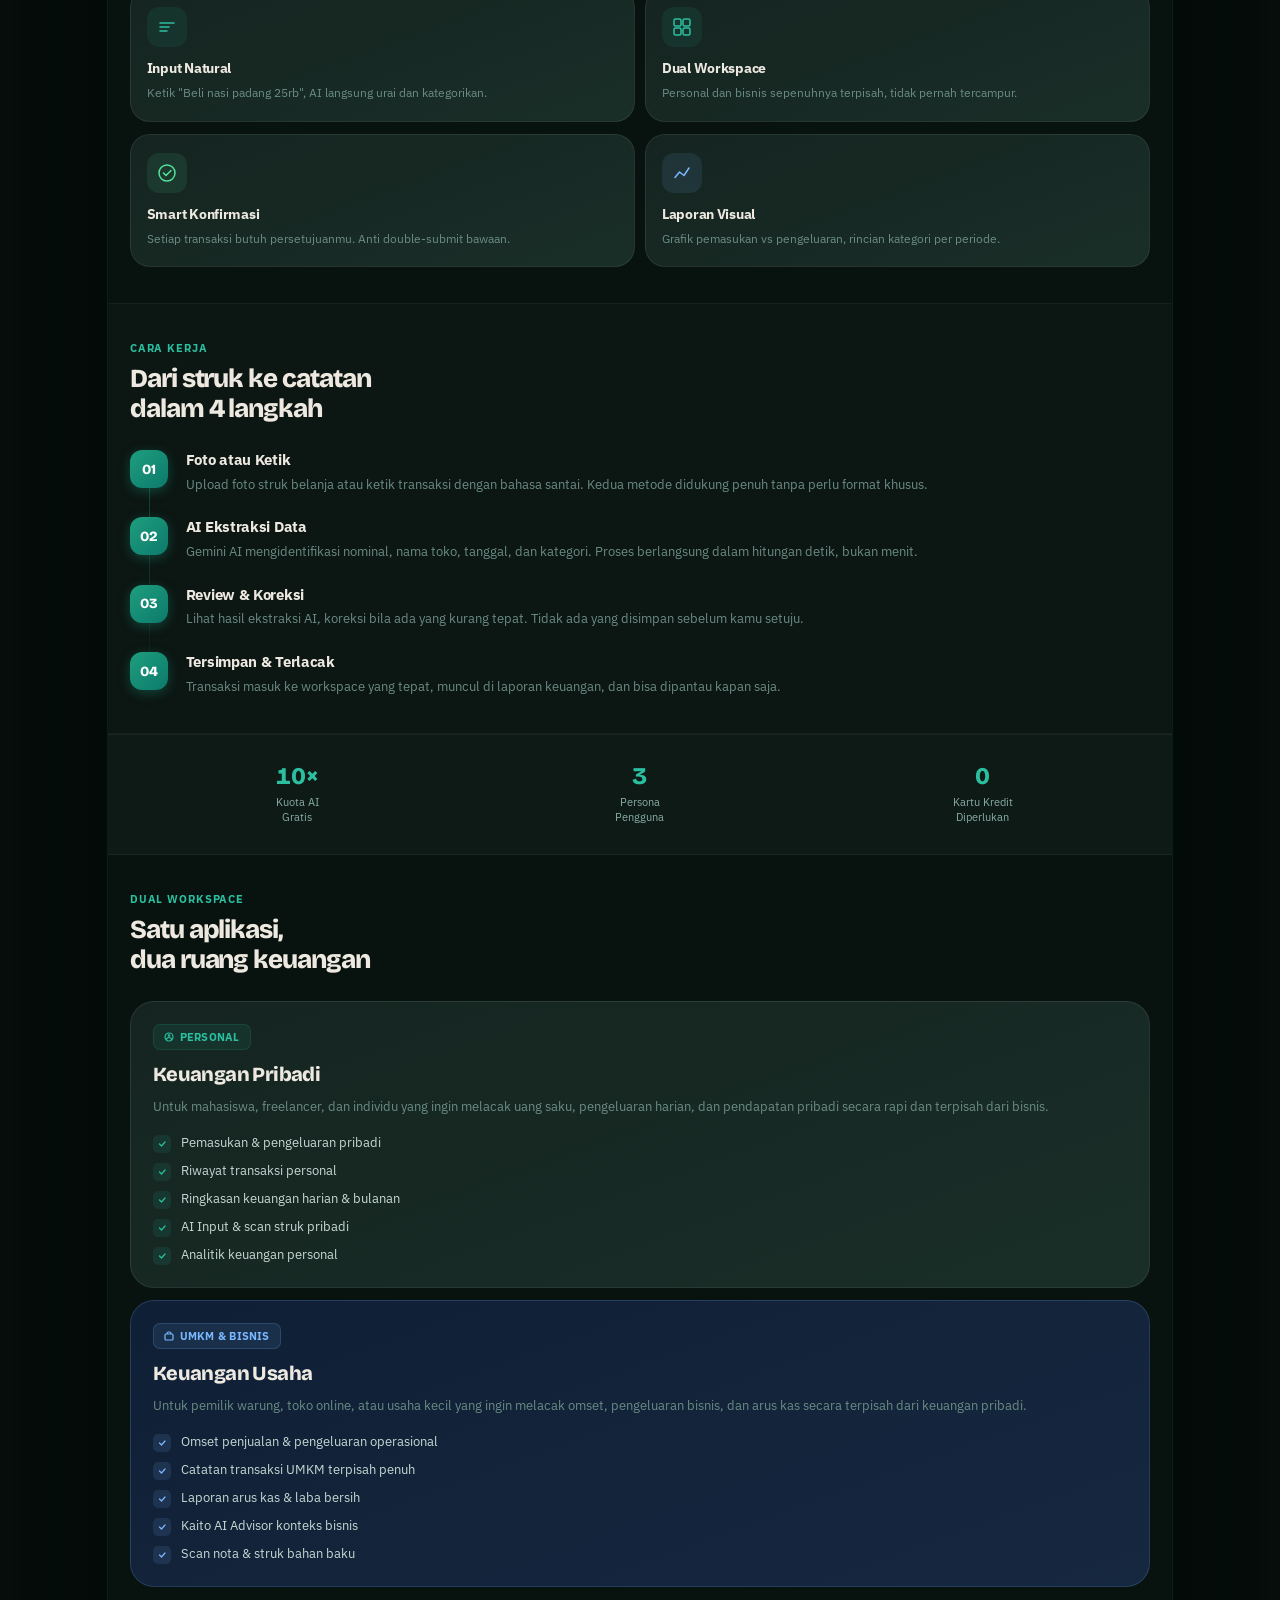
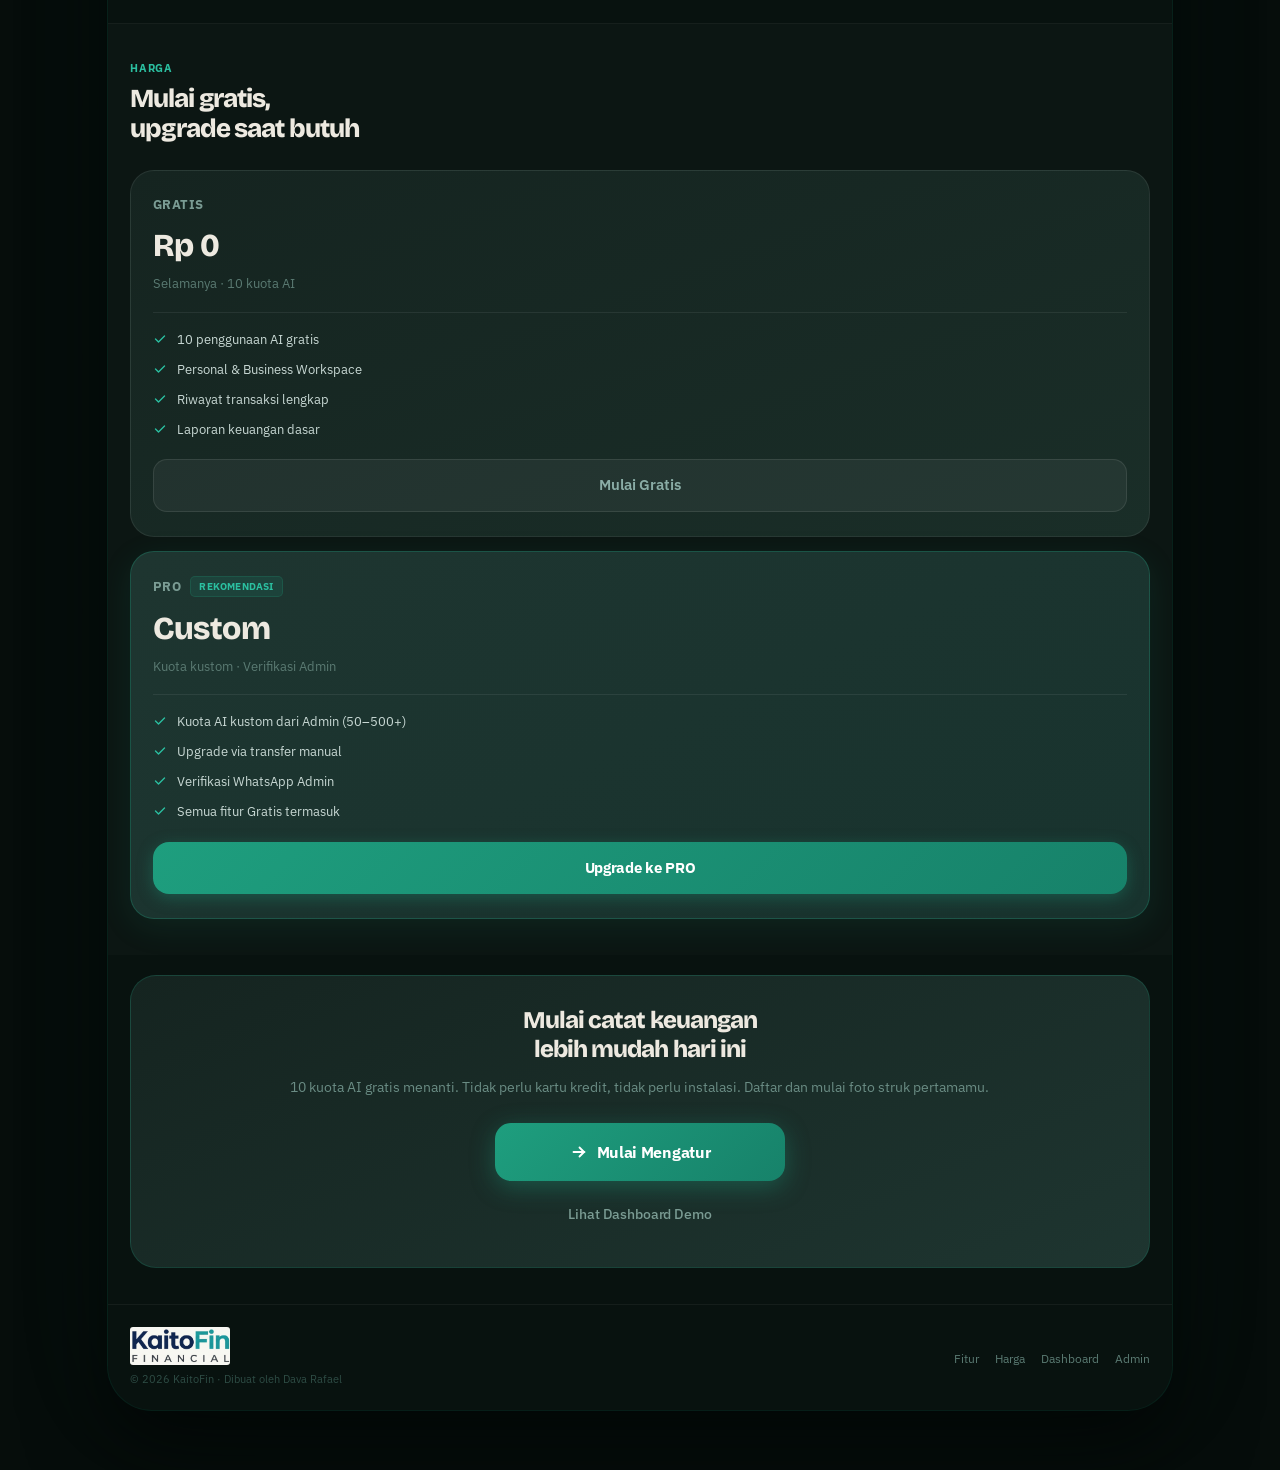
==== commit d8c8f672: "implementasi logo v1" ====
--- a/index.html
+++ b/index.html
@@ -25,8 +25,7 @@
      ============================================================ -->
   <nav class="landing-mobile-nav" role="navigation" aria-label="Navigasi utama KaitoFin">
     <a href="/" class="mobile-header-brand" aria-label="KaitoFin — Halaman utama" style="text-decoration:none">
-      <div class="mobile-logo" style="width:34px;height:34px;font-size:14px;border-radius:11px" aria-hidden="true">K</div>
-      <span class="mobile-brand-name" style="font-size:17px">KaitoFin</span>
+      <img class="kaitofin-wordmark kaitofin-wordmark-nav" src="assets/kaitofin-wordmark.png" alt="" width="651" height="250" />
     </a>
     <div style="display:flex;align-items:center;gap:6px">
       <nav class="landing-nav-links" aria-label="Tautan halaman">
@@ -520,8 +519,7 @@
   <footer class="landing-footer-m" role="contentinfo">
     <div>
       <a href="/" style="display:flex;align-items:center;gap:7px;text-decoration:none;margin-bottom:6px" aria-label="KaitoFin — Kembali ke halaman utama">
-        <div class="mobile-logo" style="width:26px;height:26px;font-size:11px;border-radius:8px;box-shadow:none" aria-hidden="true">K</div>
-        <span class="mobile-brand-name" style="font-size:14px">KaitoFin</span>
+        <img class="kaitofin-wordmark kaitofin-wordmark-footer" src="assets/kaitofin-wordmark.png" alt="" width="651" height="250" />
       </a>
       <p class="footer-copyright-m">© 2026 KaitoFin · Dibuat oleh Dava Rafael</p>
     </div>
--- a/src/styles/mobile.css
+++ b/src/styles/mobile.css
@@ -131,32 +131,16 @@
   gap: 10px;
 }
 
-/* Logo mark — geometric, distinctive (not letter-in-box slop) */
-.mobile-logo {
-  width: 36px;
-  height: 36px;
-  background: linear-gradient(145deg, #1E9E7E 0%, #0D7A6B 100%);
-  border-radius: 11px;
-  display: flex;
-  align-items: center;
-  justify-content: center;
-  color: #fff;
-  font-weight: 800;
-  font-size: 15px;
-  font-family: var(--font-display);
-  letter-spacing: -0.05em;
-  box-shadow: 0 4px 12px rgba(30,158,126,0.35);
+.kaitofin-wordmark {
+  display: block;
+  height: auto;
+  border-radius: 3px;
   flex-shrink: 0;
 }
 
-.mobile-brand-name {
-  font-family: var(--font-display);
-  font-size: 18px;
-  font-weight: 700;
-  color: #EDE9E0;
-  letter-spacing: -0.03em;
-  line-height: 1;
-}
+.kaitofin-wordmark-nav { width: 122px; }
+.kaitofin-wordmark-header { width: 96px; }
+.kaitofin-wordmark-footer { width: 100px; }
 
 .mobile-header-actions {
   display: flex;
@@ -2044,6 +2028,11 @@
 .landing-cta-btn:hover { box-shadow: 0 4px 14px rgba(30,158,126,0.4); }
 .landing-cta-btn:focus-visible { outline: 2px solid #2BBFA0; }
 
+@media (max-width: 360px) {
+  .landing-nav-links { display: none; }
+  .kaitofin-wordmark-nav { width: 112px; }
+}
+
 /* Hero section */
 .landing-hero {
   padding: 52px 24px 36px;
@@ -2791,31 +2780,12 @@
   background: radial-gradient(circle, rgba(30,158,126,0.14) 0%, transparent 60%);
 }
 
-.login-logo-m {
-  width: 68px;
-  height: 68px;
-  background: linear-gradient(145deg, #1E9E7E 0%, #0D7A6B 100%);
-  border-radius: 22px;
-  display: flex;
-  align-items: center;
-  justify-content: center;
-  color: #fff;
-  font-family: var(--font-display);
-  font-size: 28px;
-  font-weight: 800;
-  letter-spacing: -0.05em;
+.login-wordmark {
+  display: block;
+  width: min(230px, 100%);
+  height: auto;
   margin: 0 auto 18px;
-  box-shadow: 0 12px 32px rgba(30,158,126,0.40);
-  position: relative;
-  z-index: 1;
-}
-
-.login-brand-m {
-  font-family: var(--font-display);
-  font-size: 24px;
-  font-weight: 800;
-  color: #EDE9E0;
-  letter-spacing: -0.04em;
+  border-radius: 4px;
   position: relative;
   z-index: 1;
 }
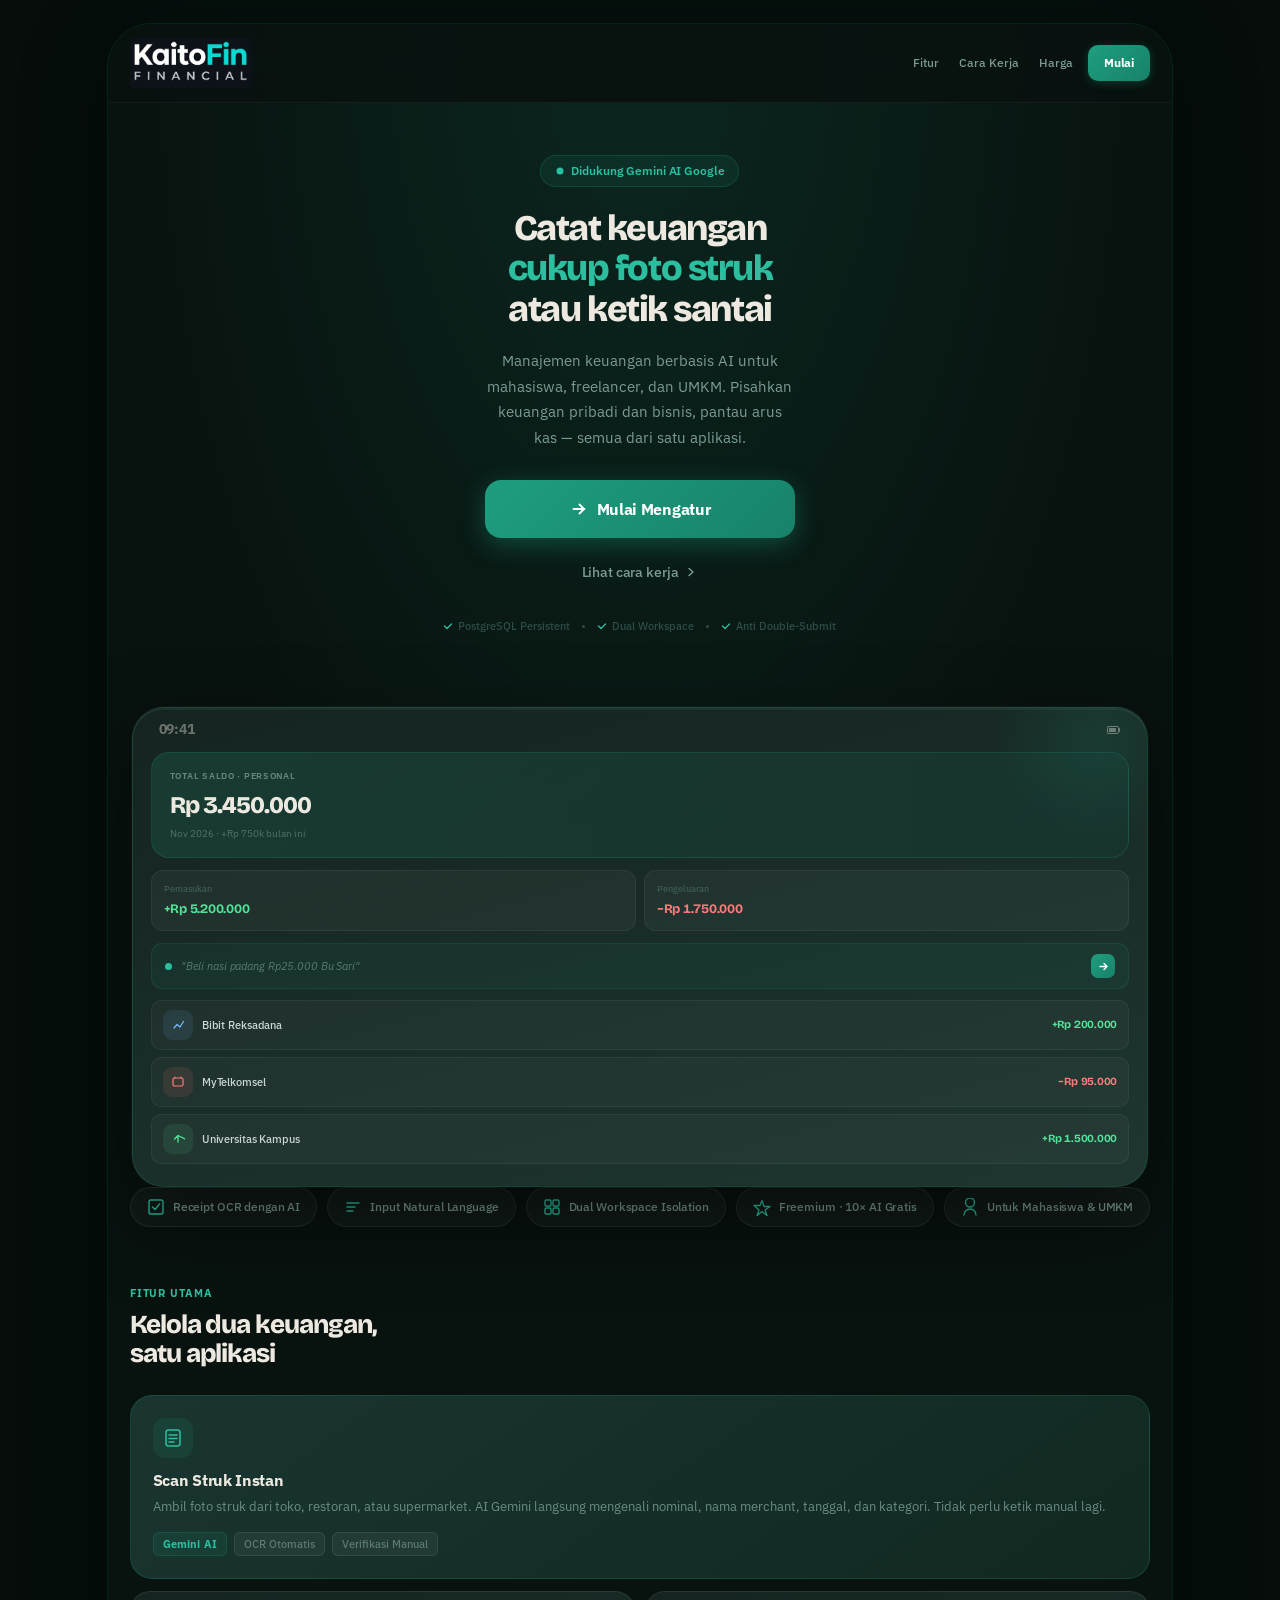
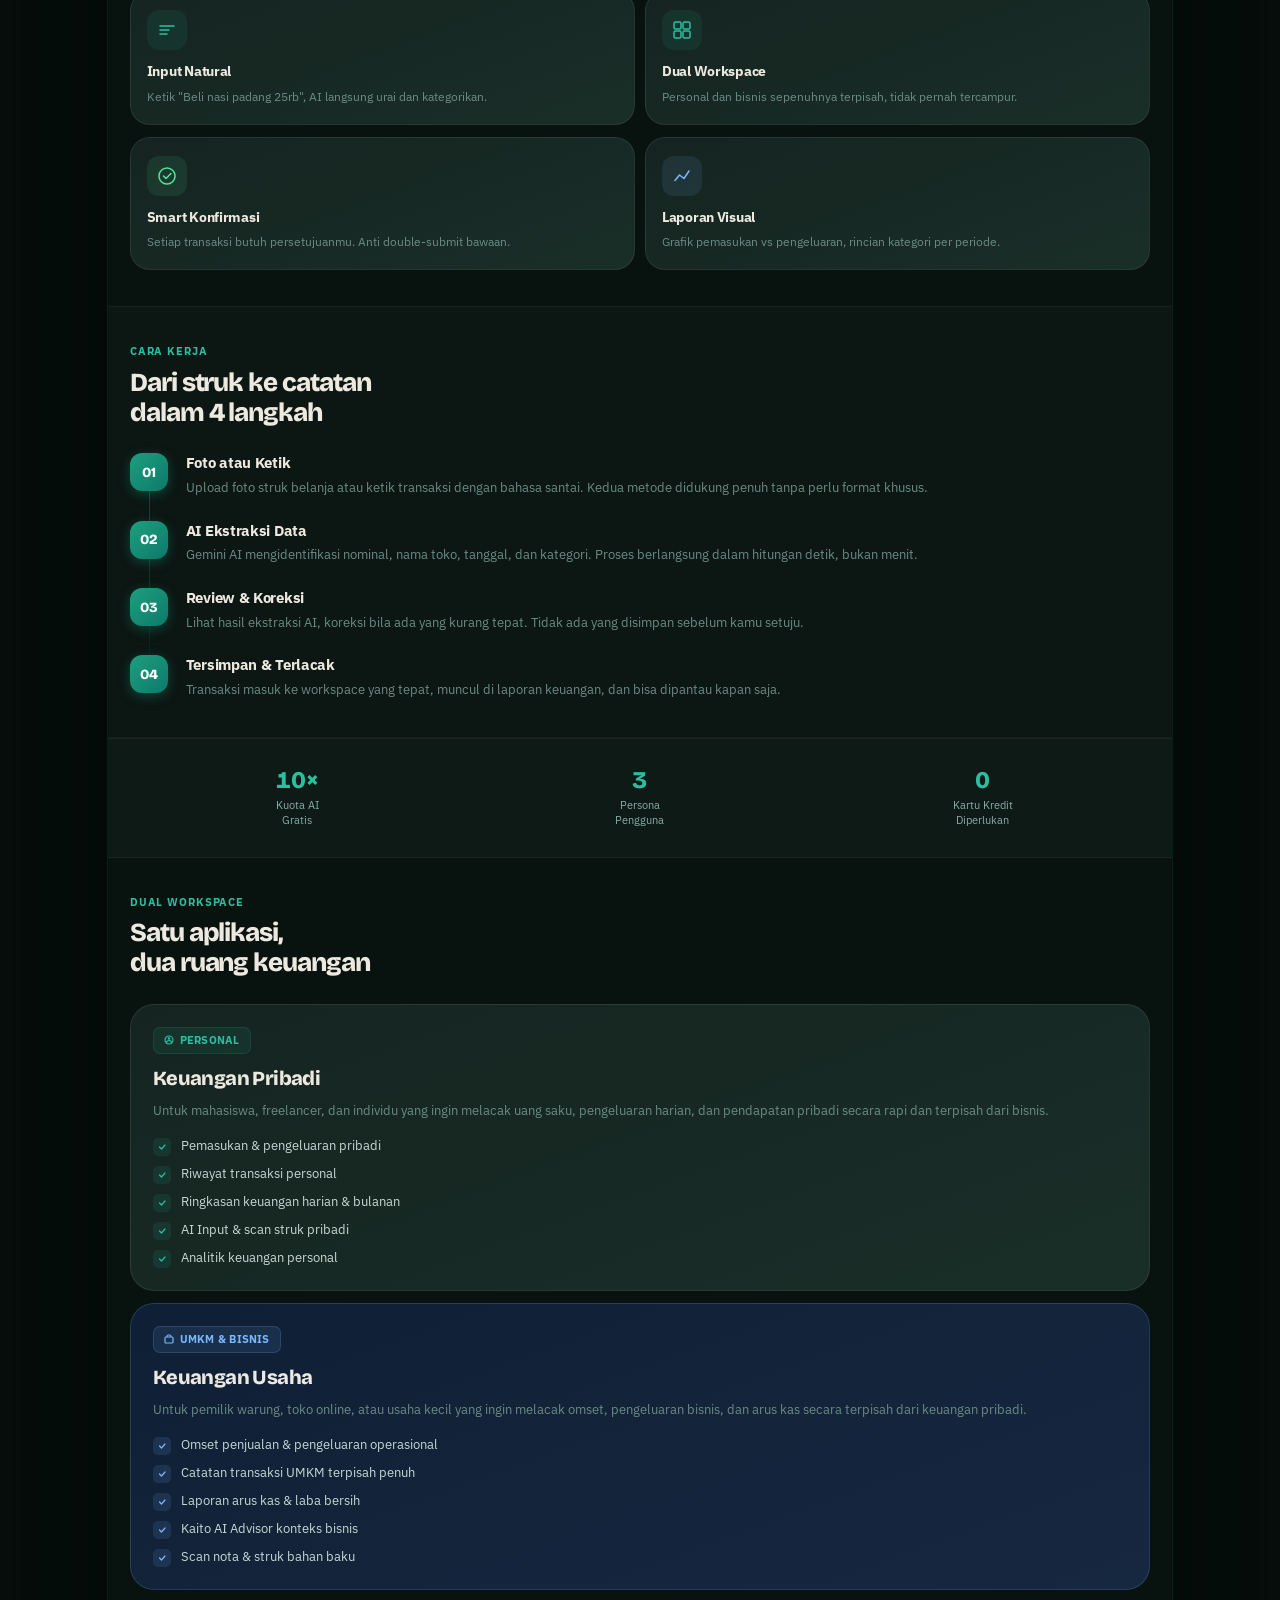
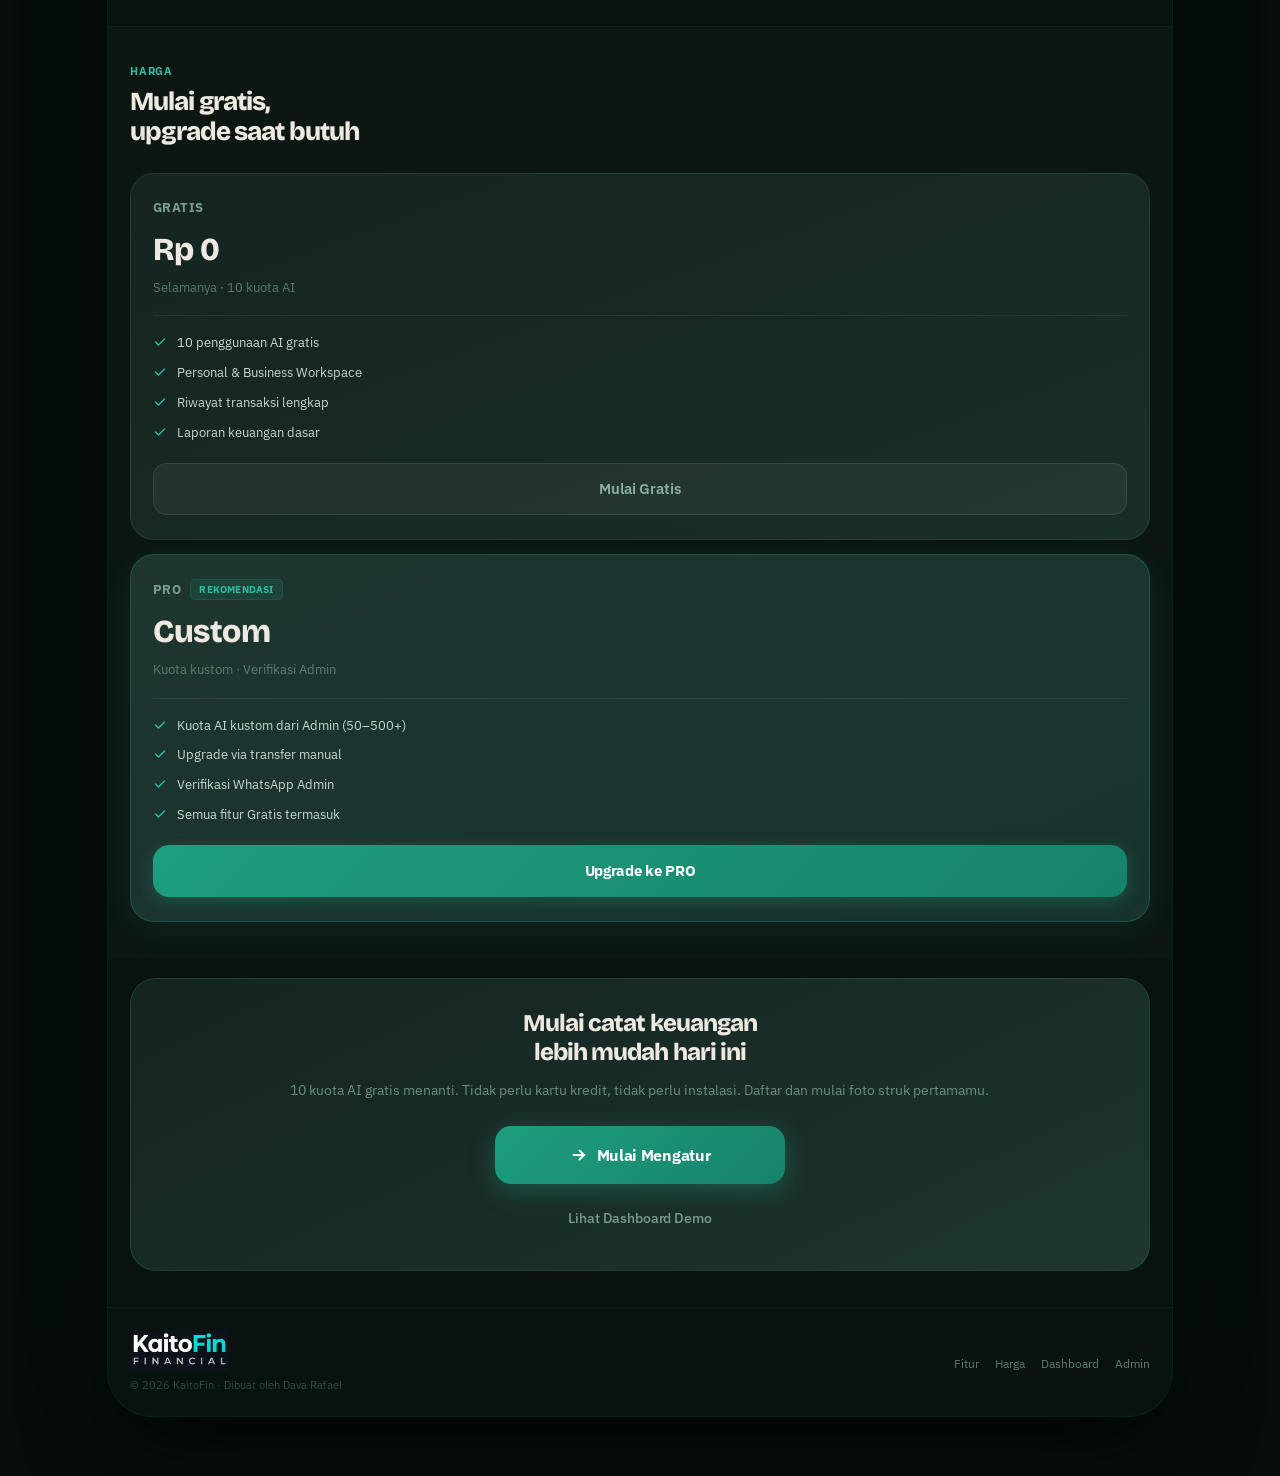
==== commit 77a198b2: "Menambahkan statistik, dan implementasi logo ke2" ====
--- a/index.html
+++ b/index.html
@@ -25,7 +25,7 @@
      ============================================================ -->
   <nav class="landing-mobile-nav" role="navigation" aria-label="Navigasi utama KaitoFin">
     <a href="/" class="mobile-header-brand" aria-label="KaitoFin — Halaman utama" style="text-decoration:none">
-      <img class="kaitofin-wordmark kaitofin-wordmark-nav" src="assets/kaitofin-wordmark.png" alt="" width="651" height="250" />
+      <img class="kaitofin-wordmark kaitofin-wordmark-nav" src="assets/kaitofin-wordmark.png" alt="" width="687" height="282" />
     </a>
     <div style="display:flex;align-items:center;gap:6px">
       <nav class="landing-nav-links" aria-label="Tautan halaman">
@@ -519,7 +519,7 @@
   <footer class="landing-footer-m" role="contentinfo">
     <div>
       <a href="/" style="display:flex;align-items:center;gap:7px;text-decoration:none;margin-bottom:6px" aria-label="KaitoFin — Kembali ke halaman utama">
-        <img class="kaitofin-wordmark kaitofin-wordmark-footer" src="assets/kaitofin-wordmark.png" alt="" width="651" height="250" />
+        <img class="kaitofin-wordmark kaitofin-wordmark-footer" src="assets/kaitofin-wordmark.png" alt="" width="687" height="282" />
       </a>
       <p class="footer-copyright-m">© 2026 KaitoFin · Dibuat oleh Dava Rafael</p>
     </div>
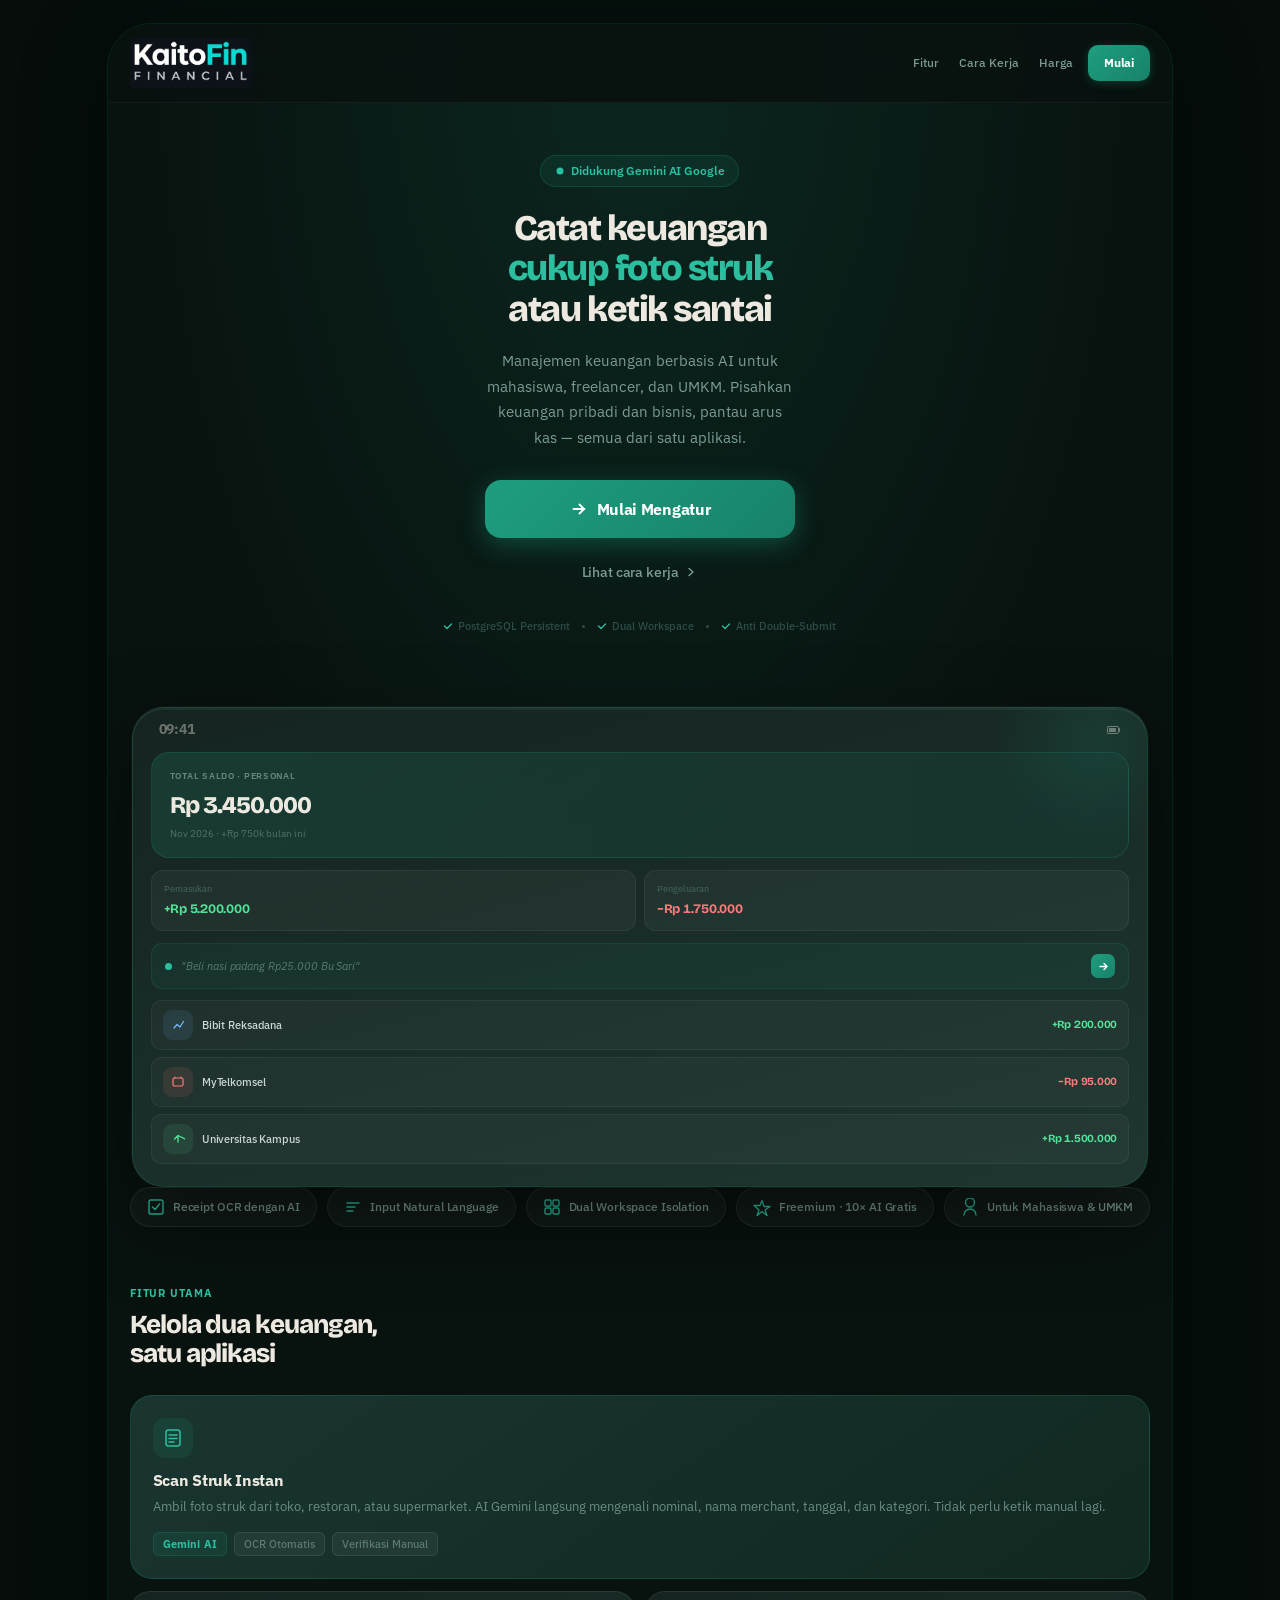
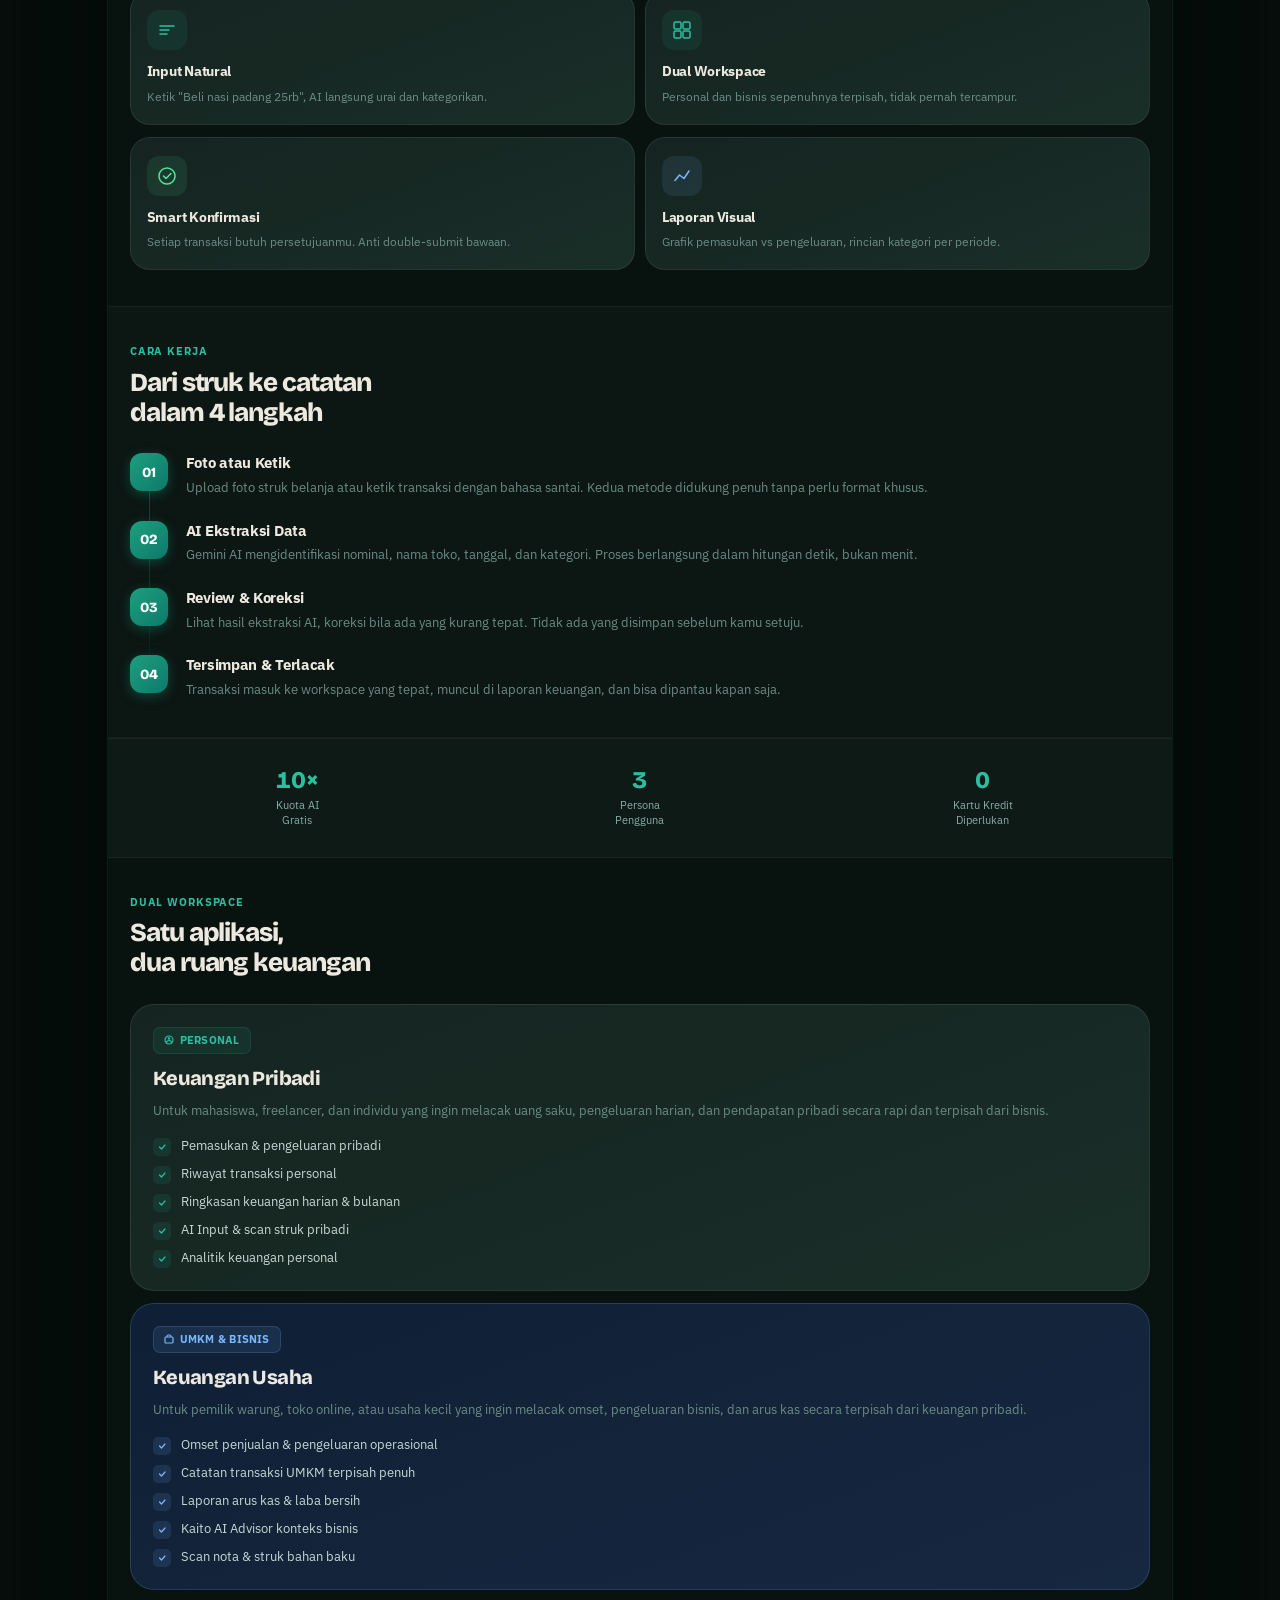
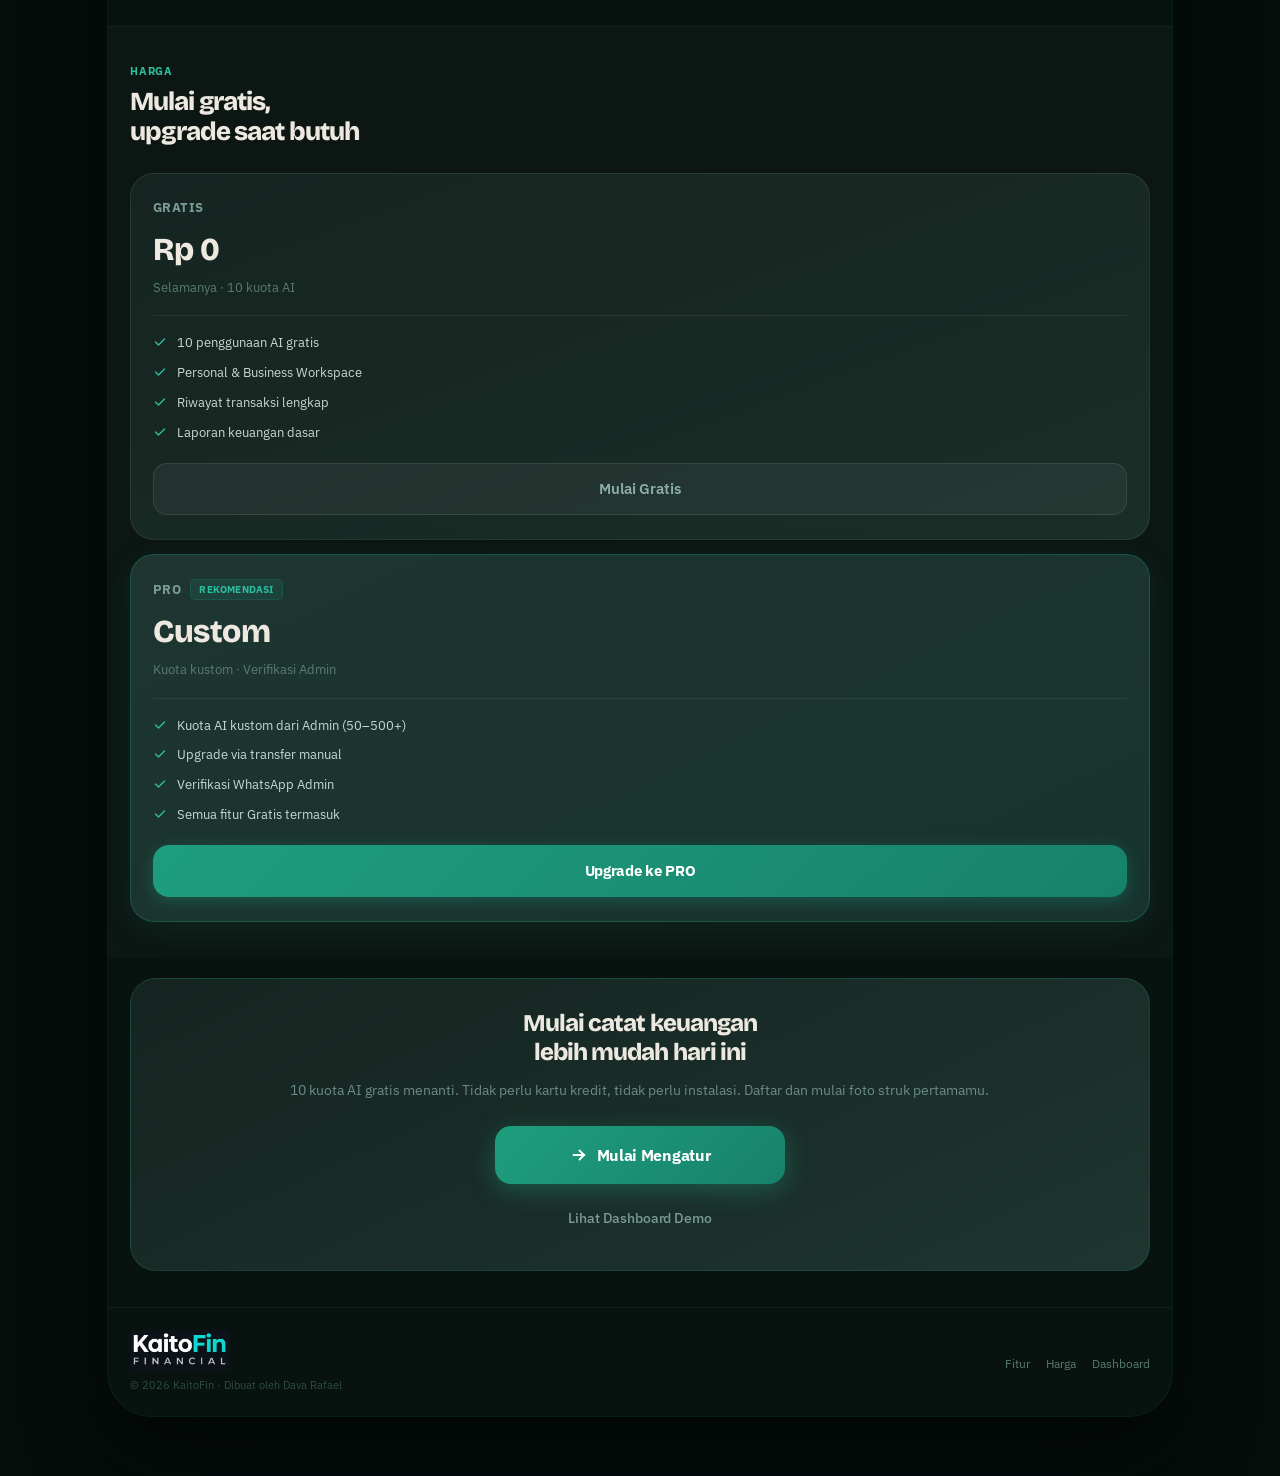
==== commit 15133f7e: "menghapus link ke admin.html" ====
--- a/index.html
+++ b/index.html
@@ -528,7 +528,6 @@
         <li><a href="#fitur" class="footer-link-m">Fitur</a></li>
         <li><a href="#harga" class="footer-link-m">Harga</a></li>
         <li><a href="src/pages/dashboard.html" class="footer-link-m">Dashboard</a></li>
-        <li><a href="src/pages/admin.html" class="footer-link-m">Admin</a></li>
       </ul>
     </nav>
   </footer>
